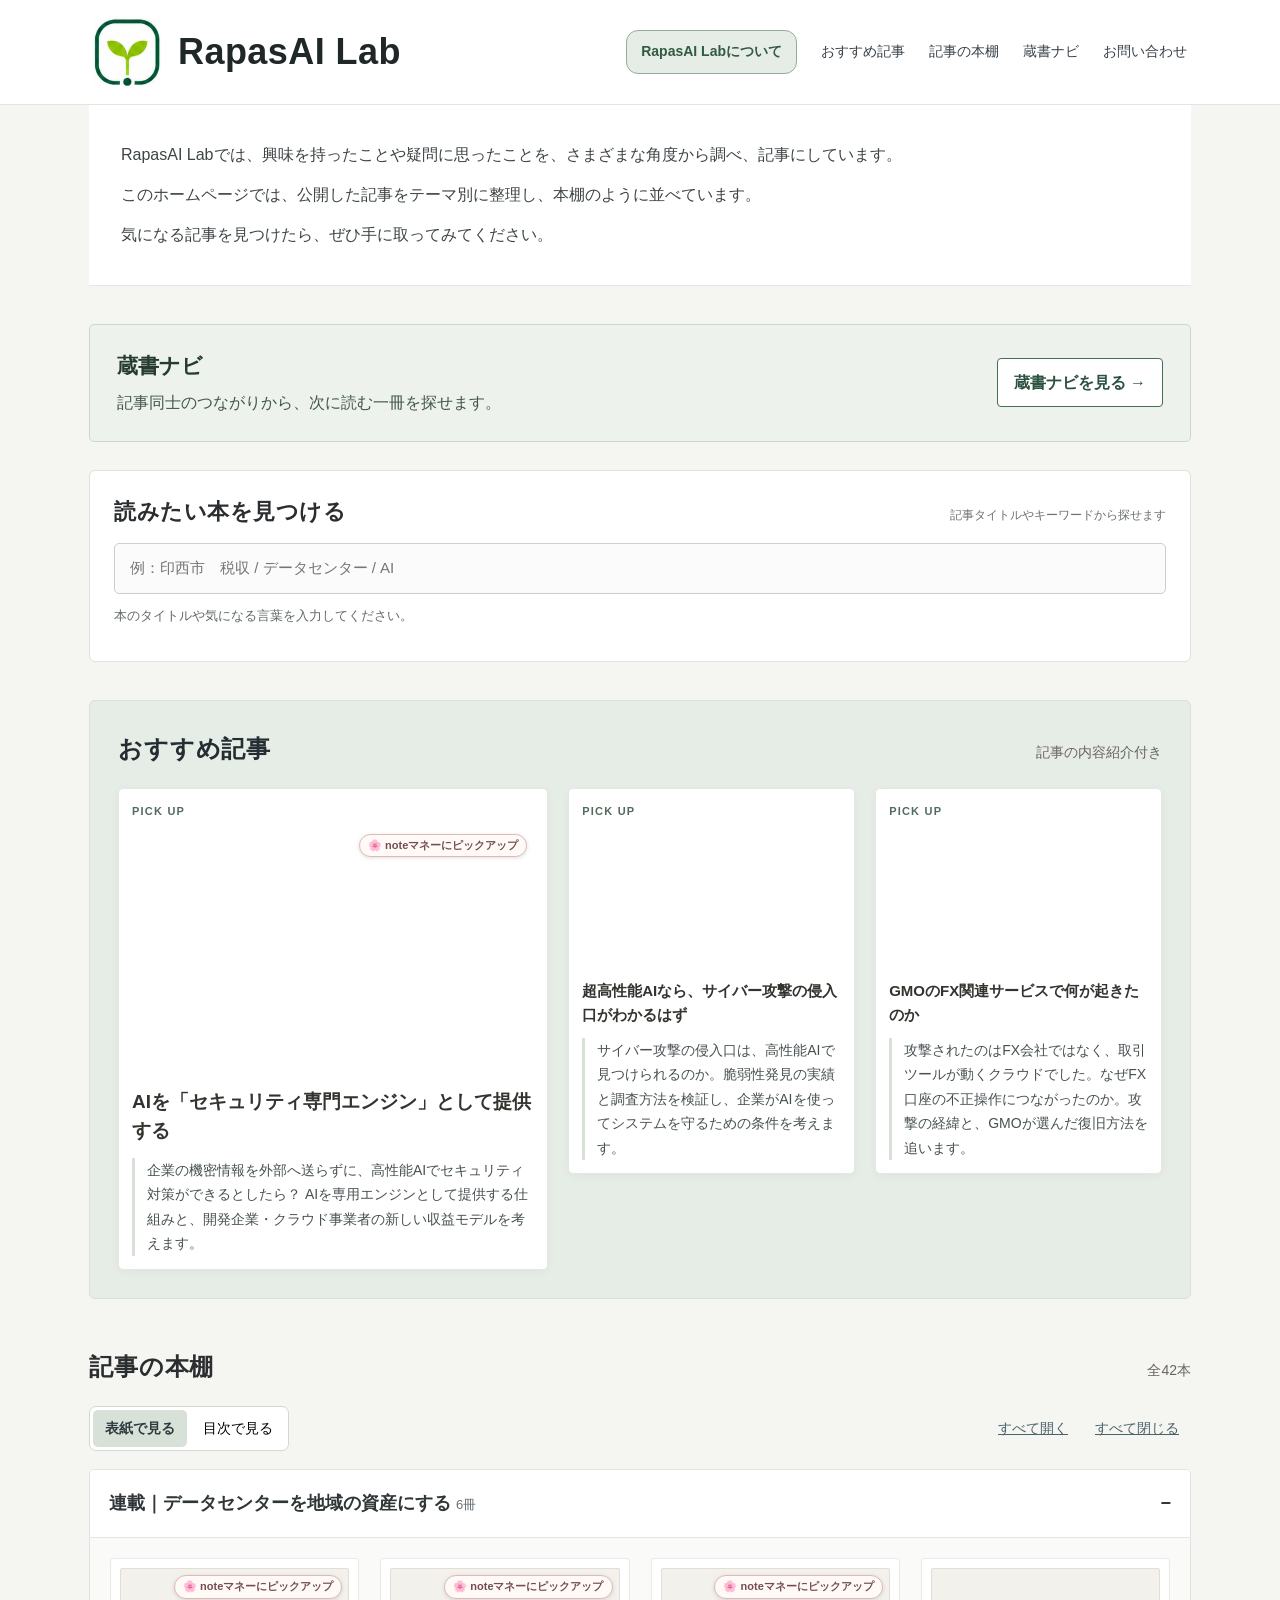
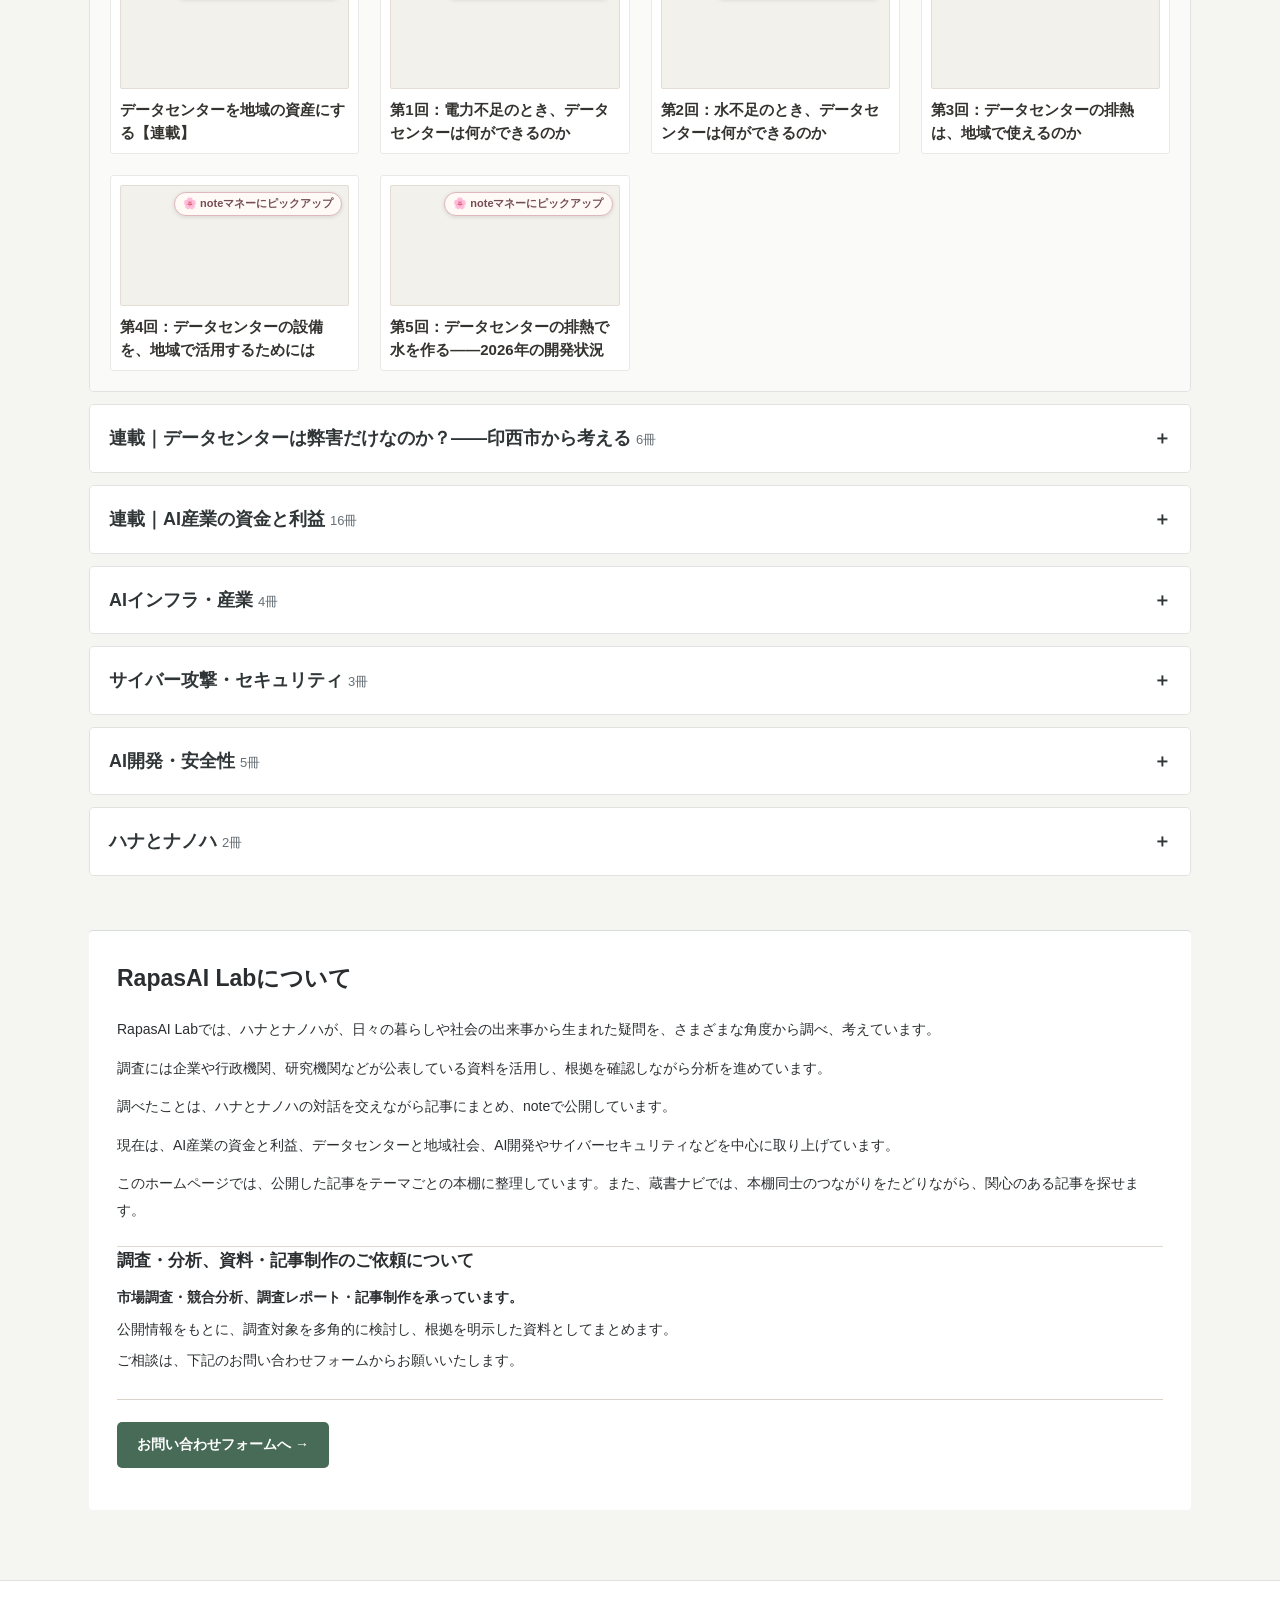
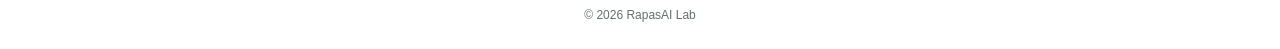
==== index.html @ 350e63ef "Add files via upload" ====
<!doctype html><html lang="ja"><head><meta charset="utf-8"><meta name="viewport" content="width=device-width,initial-scale=1"><meta name="description" content="RapasAI Labでは、興味を持ったことや疑問に思ったことを、さまざまな角度から調べ、記事にしています。"><title>RapasAI Lab｜記事の本棚</title><style>*{box-sizing:border-box}body{margin:0;background:#f8f8fd;color:#2c2a39;font-family:-apple-system,BlinkMacSystemFont,"Hiragino Kaku Gothic ProN","Yu Gothic",sans-serif;line-height:1.7}button{font:inherit;cursor:pointer}a{color:inherit}header{border-bottom:1px solid #deddee;background:#fff}nav{max-width:1150px;margin:auto;display:flex;justify-content:space-between;align-items:center;padding:15px 24px;gap:14px}.logo{font-weight:800;letter-spacing:.035em;font-size:24px}.navlinks{font-size:14px;color:#666276}main{max-width:1150px;margin:auto;padding:38px 24px 70px}.intro{max-width:850px;margin-bottom:42px}.intro p{margin:0 0 12px}h1{font-size:32px;margin:0 0 20px;letter-spacing:.02em}h2{font-size:24px;margin:0}.subtitle{font-size:14px;color:#6f6a84}.sectionheading{display:flex;align-items:baseline;justify-content:space-between;margin-bottom:18px;gap:12px}.featured{margin:0 0 45px}.feature-grid{display:grid;gap:18px}.feature-card,.book{min-width:0}.cover{width:100%;aspect-ratio:1.9/1;object-fit:cover;display:block;border-radius:5px}.feature-card .cover{aspect-ratio:1.9/1}.booktitle{font-weight:650;font-size:15px;line-height:1.55;margin-top:9px;overflow-wrap:anywhere}.meta{font-size:12px;color:#777289;margin:5px 0}.shelfbox{margin:13px 0;border:1px solid #e0deed;border-radius:9px;overflow:hidden;background:#fff}.shelfhead{width:100%;padding:17px 20px;background:#eeeefa;border:0;color:#36314b;display:flex;align-items:center;justify-content:space-between;font-weight:750;font-size:18px;text-align:left}.shelfhead:hover{background:#e7e5f6}.shelfhead .count{font-size:13px;color:#6d6782;font-weight:400}.shelfcontent{padding:22px;background:#fcfbff}.bookgrid{display:grid;grid-template-columns:repeat(4,minmax(0,1fr));gap:21px}.book .cover{aspect-ratio:1.9/1}.indexrow{padding:11px 2px;border-bottom:1px solid #e8e6f0;display:flex;gap:12px;align-items:baseline}.indexrow:last-child{border-bottom:0}.indexrow .num{color:#77708c;font-size:12px;flex-shrink:0}.indexrow .booktitle{margin:0}.switch{display:flex;gap:4px;align-items:center;border:1px solid #dcd8e9;padding:3px;border-radius:7px;background:white}.switch button,.allbuttons button{border:0;background:transparent;padding:7px 12px;border-radius:5px;font-size:14px}.switch button.active{background:#dedcf1;color:#28243d;font-weight:700}.controls{display:flex;justify-content:space-between;align-items:center;flex-wrap:wrap;gap:10px;margin-bottom:18px}.allbuttons{display:flex;gap:3px}.allbuttons button{text-decoration:underline;color:#65617b}.contact{margin-top:54px;padding:23px 26px;border-top:2px solid #d8d4eb}.contact h2{font-size:23px}.contact p{font-size:14px}.contact a{font-weight:700;text-decoration:underline}.notlinked{color:#777285}.footer{font-size:12px;color:#85809a;text-align:center;padding:24px;border-top:1px solid #e5e2f2}.mode-note{font-size:12px;color:#777289}.book a,.feature-card a{text-decoration:none}.book a:hover .booktitle,.feature-card a:hover .booktitle{text-decoration:underline}button:focus-visible,a:focus-visible{outline:3px solid #6964aa;outline-offset:2px}@media(max-width:740px){nav{padding:15px}.logo{font-size:20px}.navlinks{font-size:12px}main{padding:27px 15px 50px}h1{font-size:27px}.intro{margin-bottom:28px}h2{font-size:21px}.bookgrid{grid-template-columns:repeat(2,minmax(0,1fr));gap:14px}.shelfhead{font-size:16px;padding:14px}.shelfcontent{padding:14px}.feature-grid{grid-template-columns:repeat(2,minmax(0,1fr))!important}.feature-card:last-child:nth-child(odd){grid-column:span 2}.feature-card:last-child:nth-child(odd) .cover{aspect-ratio:2.4/1}.cover{aspect-ratio:1.65/1}.feature-card .cover{aspect-ratio:1.65/1}.booktitle{font-size:13px}.contact{padding:20px 0}}

.feature-grid{grid-template-columns:1.5fr 1fr 1fr}.feature-card:first-child{grid-row:span 1}.feature-card:first-child .cover{aspect-ratio:1.6/1}.featured{border-top:3px solid #bab3dc;border-bottom:1px solid #d7d3e7;padding:20px 0 30px}.shelfbox{border-radius:0;border-width:0 0 1px 0}.shelfhead{border-left:5px solid #beb8df;background:#eae8f7}.shelfcontent{border-left:5px solid #eeedf7}.feature-card:first-child .booktitle{font-size:19px}.intro{border-left:3px solid #c9c3e4;padding-left:23px}@media(max-width:740px){.feature-grid{grid-template-columns:repeat(2,minmax(0,1fr))}.feature-card:first-child{grid-column:span 2}.feature-card:first-child .cover{aspect-ratio:1.9/1}.intro{padding-left:14px}}
/* v2: quiet light greige, paper-white books, warmer featured platform */
body{background:#EDEBE6;color:#34332F}
header{background:#FAF9F6;border-bottom:1px solid #D6D1C8}
.navlinks{color:#5D5A54}
.intro{border-left:0;padding-left:0;max-width:860px;margin-bottom:39px}
.intro h1{display:none}
.intro p{line-height:1.9;color:#403E3A}
main{padding-top:35px}
.subtitle,.mode-note,.meta{color:#68645E}
.featured{background:#F7F4EB;border:1px solid #E1D9CB;border-top:4px solid #AAA196;border-radius:3px;padding:25px 27px 28px;margin-bottom:44px}
.feature-grid{grid-template-columns:1.5fr 1fr 1fr;align-items:start;gap:20px}
.feature-card .cover{border:1px solid #E3DDD5;aspect-ratio:1.8/1;background:#fff}
.feature-card:first-child .cover{aspect-ratio:1.6/1}
.feature-card:first-child .booktitle{font-size:19px}
.feature-card{display:flex;flex-direction:column;gap:6px}
.recommendation{margin:6px 0 0;font-size:13px;line-height:1.75;color:#5D5145;border-left:2px solid #C5B9A7;padding-left:11px}
.featured-tag{font-size:11px;letter-spacing:.08em;color:#6B6258;font-weight:750}
.shelfbox{margin:15px 0;border:1px solid #DCD7CD;border-radius:4px;background:#F7F6F2;overflow:hidden}
.shelfhead{border:0;border-left:6px solid #B5ADA0;background:#DDD8D0;color:#383631;padding:17px 20px}
.shelfhead:hover{background:#D5CFC5}
.shelfhead .count{color:#59544D}
.shelfcontent{border-left:6px solid #D8D1C6;background:#F6F5F1;padding:22px}
.book{background:#fff;padding:9px;border:1px solid #E8E3DD;border-radius:3px}
.book .cover{border-radius:2px}
.booktitle{color:#34332F}
.indexrow{background:#fff;padding:13px 15px;border-bottom:1px solid #E5E0D9}
.indexrow .num{color:#756E64}
.switch{border-color:#CBC4BA}
.switch button.active{background:#D5CEC4;color:#292723}
.allbuttons button{color:#5F5B54}
.contact{border-top:2px solid #C7C0B6}
.footer{border-top:1px solid #D5CFC5;color:#6E6961}
button:focus-visible,a:focus-visible{outline:3px solid #73685A;outline-offset:3px}
@media(max-width:740px){
 .featured{padding:17px 13px 19px;margin-bottom:34px}
 .feature-grid{grid-template-columns:repeat(2,minmax(0,1fr));gap:16px}
 .feature-card:first-child{grid-column:span 2}
 .feature-card:first-child .cover{aspect-ratio:1.9/1}
 .recommendation{font-size:12px}
 .shelfhead{padding:14px 12px}
 .shelfcontent{padding:12px}
 .book{padding:6px}
}

/* Third prototype: official business site masthead, editorial shelves only */
.site-header{background:#FCFBF9;border-bottom:1px solid #D8D3CB}
.site-header nav{max-width:1150px;padding:20px 28px}
.brand{display:flex;align-items:center;gap:17px;text-decoration:none;color:#272725;min-width:0}
.brand img{height:68px;width:68px;object-fit:contain;flex-shrink:0}
.brand span{font-weight:800;font-size:36px;line-height:1.12;letter-spacing:.012em}
.navlinks{display:flex;gap:24px;align-items:center;flex-wrap:wrap;font-size:14px;color:#514D47}
.navlinks a{text-decoration:none;white-space:nowrap}.navlinks a:hover{text-decoration:underline}
main{padding-top:0}
.intro{max-width:none;margin:0 0 48px;padding:38px 32px 34px;background:#FAF9F6;border-bottom:1px solid #DED9D0}
.intro p{max-width:880px;margin:0 0 9px;line-height:1.95;font-size:16px}
.intro p:last-child{margin-bottom:0}
.featured{border:1px solid #DED8CE;border-top:0;border-radius:3px;background:#F7F4EB}
.featured h2,.sectionheading h2{letter-spacing:.035em}
.featured-tag{letter-spacing:.11em}
.recommendation{font-size:14px;line-height:1.75;color:#4B453E}
.shelfhead{border-left:5px solid #ABA196;background:#DEDAD3}
.shelfcontent{border-left:5px solid #D4CBC0}
.contact{margin-top:62px;background:#F9F8F5;border-top:2px solid #BCB3A7;padding:30px}
@media(max-width:740px){
.site-header nav{padding:15px;align-items:flex-start;flex-direction:column;gap:14px}
.brand{gap:12px}.brand img{height:48px;width:48px}.brand span{font-size:27px}
.navlinks{gap:18px;font-size:12px}
.intro{padding:25px 16px 23px;margin-bottom:30px}.intro p{font-size:14px;line-height:1.85}
.featured{padding:20px 14px}.contact{padding:23px 16px}
}

/* v4: official white-forward corporate shell, restrained editorial accent */
body{background:#F5F5F2;color:#2B2E30}
.site-header{background:#FFFFFF;border-bottom:1px solid #E3E4E3}
.site-header nav{padding-top:18px;padding-bottom:18px}
.brand{color:#202729}
.navlinks{color:#394047}
main{padding-top:0}
.intro{background:#FFFFFF;border-bottom:1px solid #E6E6E3;margin-bottom:38px;padding:34px 32px}
.intro p{color:#3E4547}
.featured{background:#E6EDE6;border:1px solid #D7E1D8;border-top:1px solid #D7E1D8;border-radius:6px;padding:28px;margin-bottom:48px}
.featured h2{color:#242D31}
.featured-tag{color:#526B5D}
.feature-card{background:#FFFFFF;border:1px solid #E6E7E5;border-radius:5px;padding:13px;box-shadow:0 2px 9px rgba(29,35,34,.045)}
.feature-card .cover{border:0}.cover-placeholder{background:#f3f1ec;border:1px solid #e3ddd5}
.recommendation{color:#475051;border-left:3px solid #D7E1D8;padding-left:12px}
.shelfbox{background:#FFFFFF;border:1px solid #E0E3E2;border-radius:5px;margin:12px 0;overflow:hidden}
.shelfhead{background:#FFFFFF;border:0;border-left:0;border-bottom:0;color:#303638;padding:18px 19px}
.shelfhead:hover{background:#F6F7F7}
.shelfhead .count{color:#677076}
.shelfcontent{border:0;border-top:1px solid #E6E8E7;background:#FAFAF9;padding:20px}
.book{border:1px solid #E9EAE8;background:#FFFFFF}
.indexrow{border-bottom-color:#E8EAE9}
.switch{border-color:#D3D8D7}
.switch button.active{background:#D7E1D8;color:#2D393D}
.allbuttons button{color:#4B626A}
.contact{background:#FFFFFF;border-top:1px solid #D8DFDC;border-radius:4px;padding:28px;margin-top:54px}
.footer{background:#FFFFFF;border-top:1px solid #E0E2E0;color:#656E70}
button:focus-visible,a:focus-visible{outline:3px solid #526B5D;outline-offset:3px}
@media(max-width:740px){.intro{padding:24px 16px;margin-bottom:25px}.featured{padding:17px 12px;margin-bottom:32px}.feature-card{padding:9px}.shelfhead{padding:14px}.shelfcontent{padding:12px}.contact{padding:20px 16px}}

/* Production refinements */
.contact-link{display:inline-flex;align-items:center;background:#486B58;color:#fff!important;text-decoration:none!important;padding:11px 20px;border-radius:5px;font-weight:700}.contact-link:hover{background:#375443}.contact-link:focus-visible{outline:3px solid #243e2c;outline-offset:3px}.featured .feature-card:first-child{grid-column:auto}.navlinks a:hover{text-decoration:underline}@media(max-width:740px){.featured .feature-card:first-child{grid-column:span 2}}
.service-notice{border-top:1px solid #DED9D0;border-bottom:1px solid #DED9D0;padding:18px 0 14px;margin:20px 0}.intro .service-notice-heading{font-size:18px;line-height:1.75;margin-bottom:8px}.service-notice a{text-decoration:underline;text-underline-offset:3px}@media(max-width:650px){.intro .service-notice-heading{font-size:16px}}
/* noteマネー掲載実績。既存のおすすめ「PICK UP」とは独立。 */
.pickup-cover-wrap{position:relative;display:block}
.note-money-pop{position:absolute;right:7px;top:7px;max-width:calc(100% - 14px);white-space:nowrap;z-index:1;display:inline-flex;align-items:center;gap:4px;background:#fffaf6;color:#744d54;border:1px solid #deb8bd;border-radius:16px;padding:3px 8px;font-size:11px;font-weight:700;line-height:1.45;box-shadow:0 1px 4px rgba(0,0,0,.12)}
.note-money-inline{position:static;margin-left:8px;vertical-align:middle;white-space:normal;box-shadow:none}
@media(max-width:740px){.note-money-pop{font-size:10px;padding:2px 5px;right:4px;top:4px}.note-money-inline{margin-left:5px}}

/* Book search */
.book-search{margin:0 0 38px;background:#FFFFFF;border:1px solid #DDE2DF;border-radius:6px;padding:22px 24px}
.book-search-head{display:flex;align-items:baseline;justify-content:space-between;gap:14px;margin-bottom:13px}
.book-search h2{font-size:22px;margin:0;letter-spacing:.025em}
.book-search-note{font-size:12px;color:#6B7270}
.searchbox{position:relative}
.searchbox input{width:100%;border:1px solid #C9D1CD;border-radius:5px;background:#FAFBFA;color:#252B29;padding:13px 44px 13px 15px;font:inherit;font-size:15px;line-height:1.5}
.searchbox input:focus{outline:3px solid rgba(72,107,88,.22);border-color:#486B58;background:#fff}
.searchbox input::-webkit-search-cancel-button{-webkit-appearance:none;appearance:none;display:none}
.searchbox input::-webkit-search-decoration{-webkit-appearance:none}
.search-clear{position:absolute;right:8px;top:50%;transform:translateY(-50%);width:32px;height:32px;border:0;border-radius:50%;background:transparent;color:#6A716D;font-size:20px;line-height:1;display:none;align-items:center;justify-content:center}
.search-clear:hover{background:#EEF2EF}
.search-clear.visible{display:flex}
.search-status{margin:11px 0 0;font-size:13px;color:#626A66;min-height:1.6em}
.search-results{display:grid;grid-template-columns:repeat(2,minmax(0,1fr));gap:10px;margin-top:12px}
.search-result{display:block;text-decoration:none;background:#F8F9F7;border:1px solid #E3E6E3;border-radius:5px;padding:12px 14px}
.search-result:hover{background:#F0F4F1;border-color:#CBD6D0}
.search-result-title{font-weight:700;font-size:14px;line-height:1.55}
.search-result-shelf{font-size:11px;color:#6D746F;margin-top:4px}
.search-empty{grid-column:1/-1;margin:0;padding:13px 0;color:#6B7270;font-size:14px}
@media(max-width:740px){.book-search{padding:18px 14px;margin-bottom:28px}.book-search-head{display:block}.book-search h2{font-size:20px}.book-search-note{display:block;margin-top:3px}.search-results{grid-template-columns:1fr}.searchbox input{font-size:16px}}

/* 蔵書ナビへの入口：既存の本棚デザインと調和 */
.library-entry{display:flex;align-items:center;justify-content:space-between;gap:20px;flex-wrap:wrap;margin:0 0 28px;padding:23px 27px;background:#EDF2EC;border:1px solid #CAD8CB;border-radius:5px}
.library-entry h2{font-size:21px;margin:0 0 6px;color:#263C30}.library-entry p{margin:0;line-height:1.8;color:#42564A}.library-entry-link{display:inline-block;text-decoration:none;font-weight:700;border:1px solid #456B59;background:#fff;color:#2C5140;border-radius:4px;padding:10px 16px;white-space:nowrap}.library-entry-link:hover{background:#DCE8DE}.contact .service-notice{margin:0 0 22px;padding:0 0 18px;border-bottom:1px solid #D8D2C8}.contact .service-notice p{margin:0 0 8px}.contact .service-notice-heading{font-size:17px}
@media(max-width:740px){.library-entry{padding:18px 16px}.library-entry-link{width:100%;text-align:center}}

/* 上部の事業紹介入口とページ下部の紹介欄 */
.navlinks .about-nav{display:inline-block;background:#E6EDE6;border:1px solid #95AC9A;color:#315A43;font-weight:700;border-radius:12px;padding:9px 14px;text-decoration:none}
.navlinks .about-nav:hover{background:#D9E6DC;text-decoration:none}
.navlinks .about-nav:focus-visible{outline:3px solid #315A43;outline-offset:3px}
#about{scroll-margin-top:22px}
.about-description{margin:18px 0 22px}
.about-description p{margin:0 0 12px;line-height:1.9}
.contact .service-notice h3{font-size:17px;line-height:1.6;margin:0 0 12px}
@media(max-width:740px){.navlinks .about-nav{padding:7px 10px;border-radius:8px}.about-description p{font-size:14px}}
</style></head><body><header class="site-header"><nav aria-label="主要ナビゲーション"><a href="#top" class="brand" aria-label="RapasAI Lab トップ"><img src="assets/rapasai-logo-mark.png" alt="RapasAI Lab ロゴ"><span>RapasAI Lab</span></a><div class="navlinks"><a class="about-nav" href="#about">RapasAI Labについて</a><a href="#featured">おすすめ記事</a><a href="#books">記事の本棚</a><a href="library/" target="_blank" rel="noopener noreferrer">蔵書ナビ</a><a href="ask/index.html" target="_blank" rel="noopener noreferrer">お問い合わせ</a></div></nav></header><main id="top"><section class="intro" aria-label="RapasAI Labについて"><p>RapasAI Labでは、興味を持ったことや疑問に思ったことを、さまざまな角度から調べ、記事にしています。</p><p>このホームページでは、公開した記事をテーマ別に整理し、本棚のように並べています。</p><p>気になる記事を見つけたら、ぜひ手に取ってみてください。</p></section><section class="library-entry" aria-labelledby="library-entry-title"><div><h2 id="library-entry-title">蔵書ナビ</h2><p>記事同士のつながりから、次に読む一冊を探せます。</p></div><a class="library-entry-link" href="library/" target="_blank" rel="noopener noreferrer">蔵書ナビを見る →</a></section><section class="book-search" id="book-search" aria-labelledby="book-search-title"><div class="book-search-head"><h2 id="book-search-title">読みたい本を見つける</h2><span class="book-search-note">記事タイトルやキーワードから探せます</span></div><div class="searchbox"><input id="book-search-input" type="search" inputmode="search" autocomplete="off" placeholder="例：印西市　税収 / データセンター / AI" aria-label="読みたい本を検索" aria-controls="book-search-results"><button id="book-search-clear" class="search-clear" type="button" aria-label="検索語を消す">×</button></div><p id="book-search-status" class="search-status" aria-live="polite">本のタイトルや気になる言葉を入力してください。</p><div id="book-search-results" class="search-results"></div></section><section class="featured" id="featured"><div class="sectionheading"><h2>おすすめ記事</h2><span class="subtitle">記事の内容紹介付き</span></div><div id="featured-items" class="feature-grid"></div></section><section id="books"><div class="sectionheading"><h2>記事の本棚</h2><span class="subtitle" id="article-count">記事を読み込み中</span></div><div class="controls"><div class="switch" role="group" aria-label="本棚の表示方法"><button type="button" data-mode="covers">表紙で見る</button><button type="button" data-mode="index">目次で見る</button></div><div class="allbuttons"><button id="expand" type="button">すべて開く</button><button id="collapse" type="button">すべて閉じる</button></div></div><div id="shelves"></div></section><section class="contact" id="about" aria-labelledby="about-title"><h2 id="about-title">RapasAI Labについて</h2><div class="about-description"><p>RapasAI Labでは、ハナとナノハが、日々の暮らしや社会の出来事から生まれた疑問を、さまざまな角度から調べ、考えています。</p><p>調査には企業や行政機関、研究機関などが公表している資料を活用し、根拠を確認しながら分析を進めています。</p><p>調べたことは、ハナとナノハの対話を交えながら記事にまとめ、noteで公開しています。</p><p>現在は、AI産業の資金と利益、データセンターと地域社会、AI開発やサイバーセキュリティなどを中心に取り上げています。</p><p>このホームページでは、公開した記事をテーマごとの本棚に整理しています。また、蔵書ナビでは、本棚同士のつながりをたどりながら、関心のある記事を探せます。</p></div><div class="service-notice"><h3>調査・分析、資料・記事制作のご依頼について</h3><p><strong>市場調査・競合分析、調査レポート・記事制作を承っています。</strong></p><p>公開情報をもとに、調査対象を多角的に検討し、根拠を明示した資料としてまとめます。</p><p>ご相談は、下記のお問い合わせフォームからお願いいたします。</p></div><p><a class="contact-link" href="ask/index.html" target="_blank" rel="noopener noreferrer">お問い合わせフォームへ →</a></p></section></main><footer class="footer">© 2026 RapasAI Lab</footer><script>
const cats=[['regional_assets_series','連載｜データセンターを地域の資産にする'],['inzai_series','連載｜データセンターは弊害だけなのか？――印西市から考える'],['series','連載｜AI産業の資金と利益'],['infra','AIインフラ・産業'],['cyber_security','サイバー攻撃・セキュリティ'],['safety','AI開発・安全性'],['daily','ハナとナノハ']];
let allArticles=[];
let mode='covers';
let expanded=new Set(['regional_assets_series']);
const esc=s=>String(s).replace(/[&<>"']/g,c=>({'&':'&amp;','<':'&lt;','>':'&gt;','"':'&quot;',"'":'&#39;'}[c]));
function link(item,contents){return item.url?`<a href="${esc(item.url)}" target="_blank" rel="noopener noreferrer">${contents}</a>`:`<div>${contents}</div>`}
function coverMarkup(item,alt){return item.cover?`<img class="cover" src="${esc(item.cover)}" loading="lazy" alt="${esc(alt)}">`:`<div class="cover cover-placeholder" aria-label="表紙画像はnote同期後に表示されます"></div>`}
function noteMoneyPop(item,inline=false){return item.note_money_pickup===true?`<span class="note-money-pop${inline?' note-money-inline':''}" aria-label="noteマネーにピックアップ">🌸 noteマネーにピックアップ</span>`:''}
function coverWithPop(item,alt){return `<span class="pickup-cover-wrap">${coverMarkup(item,alt)}${noteMoneyPop(item)}</span>`}
function article(item,featured=false,idx=0){if(mode==='index'&&!featured)return `<div class="indexrow"><span class="num">${String(idx+1).padStart(2,'0')}</span>${link(item,`<div class="booktitle">${esc(item.title)}${noteMoneyPop(item,true)}</div>`)}</div>`;return `<div class="${featured?'feature-card':'book'}">${link(item,`${coverWithPop(item,'記事の表紙')}<div class="booktitle">${esc(item.title)}</div>`)}</div>`}
function featureArticle(item){return `<div class="feature-card"><div class="featured-tag">PICK UP</div>${link(item,`${coverWithPop(item,item.title+' の表紙')}<div class="booktitle">${esc(item.title)}</div>`)}<p class="recommendation">${esc(item.recommendation||'')}</p></div>`}
function normalizeSearchText(value){return String(value||'').normalize('NFKC').toLowerCase().replace(/[\s　]+/g,' ').trim()}
function categoryLabel(id){const found=cats.find(x=>x[0]===id);return found?found[1]:''}
function renderBookSearch(){
  const input=document.querySelector('#book-search-input');
  const results=document.querySelector('#book-search-results');
  const status=document.querySelector('#book-search-status');
  const clear=document.querySelector('#book-search-clear');
  if(!input||!results||!status||!clear)return;
  const q=normalizeSearchText(input.value);
  clear.classList.toggle('visible',Boolean(q));
  if(!q){results.innerHTML='';status.textContent='本のタイトルや気になる言葉を入力してください。';return}
  const terms=q.split(' ').filter(Boolean);
  const matches=allArticles.filter(item=>{
    const hay=normalizeSearchText([item.title,categoryLabel(item.category),item.recommendation||''].join(' '));
    return terms.every(term=>hay.includes(term));
  });
  status.textContent=matches.length?`${matches.length}冊見つかりました`:'該当する本は見つかりませんでした';
  results.innerHTML=matches.length?matches.map(item=>`<a class="search-result" href="${esc(item.url)}" target="_blank" rel="noopener noreferrer"><div class="search-result-title">${esc(item.title)}</div><div class="search-result-shelf">${esc(categoryLabel(item.category))}</div></a>`).join(''):'<p class="search-empty">別の言葉でも探してみてください。</p>';
}
function render(){
  // おすすめ記事は記事データの設定から選ぶ。特定の枠名に依存しない。
  const picks=allArticles.filter(x=>typeof x.recommendation_slot==='string'&&x.recommendation_slot.trim()&&typeof x.recommendation==='string'&&x.recommendation.trim())
    .sort((a,b)=>(b.published_at||'').localeCompare(a.published_at||'')||Number(b.id)-Number(a.id));
  document.querySelector('#featured-items').innerHTML=picks.map(featureArticle).join('');
  document.querySelector('#article-count').textContent=`全${allArticles.length}本`;
  document.querySelector('#shelves').innerHTML=cats.map(([id,label])=>{
    const items=allArticles.filter(x=>x.category===id).sort((a,b)=>(id==='series'||id==='inzai_series'||id==='regional_assets_series')?a.series_order-b.series_order:0),isOpen=expanded.has(id);
    return `<section class="shelfbox"><button class="shelfhead" aria-expanded="${isOpen}" data-shelf="${id}"><span>${label} <span class="count">${items.length}冊</span></span><span aria-hidden="true">${isOpen?'−':'＋'}</span></button>${isOpen?`<div class="shelfcontent ${mode==='covers'?'bookgrid':''}">${items.map((x,i)=>article(x,false,i)).join('')}</div>`:''}</section>`
  }).join('');
  document.querySelectorAll('[data-shelf]').forEach(b=>b.onclick=()=>{const id=b.dataset.shelf;expanded.has(id)?expanded.delete(id):expanded.add(id);render()});
  document.querySelectorAll('[data-mode]').forEach(b=>{b.classList.toggle('active',b.dataset.mode===mode);b.setAttribute('aria-pressed',String(b.dataset.mode===mode))});
}
async function loadArticles(){
  try{
    const response=await fetch(`articles.json?v=${Date.now()}`,{cache:'no-store'});
    if(!response.ok) throw new Error(`HTTP ${response.status}`);
    const data=await response.json();
    if(!Array.isArray(data)) throw new Error('articles.json の形式が不正です');
    // published_at を基準に降順。ID は同日公開時の安定した補助キー。
    const isValidDate=s=>typeof s==='string'&&/^\d{4}-\d{2}-\d{2}$/.test(s)&&!Number.isNaN(Date.parse(s+'T00:00:00Z'));
    const ready=data.filter(x=>x && x.title && x.url && (!x.published_at || isValidDate(x.published_at)));
    const pickSlots=ready.filter(x=>typeof x.recommendation_slot==='string'&&x.recommendation_slot.trim()&&typeof x.recommendation==='string'&&x.recommendation.trim());
    if(pickSlots.length!==3 || new Set(pickSlots.map(x=>x.recommendation_slot)).size!==3) throw new Error('おすすめ記事は重複しない3件で設定してください');
    allArticles=[...ready].sort((a,b)=>b.published_at.localeCompare(a.published_at)||Number(b.id)-Number(a.id));
    render();
    renderBookSearch();
  }catch(error){
    console.error(error);
    document.querySelector('#article-count').textContent='記事データを読み込めませんでした';
    document.querySelector('#featured-items').innerHTML='<p class="mode-note">記事データを読み込めませんでした。公開サイト上で再読み込みしてください。</p>';
    document.querySelector('#shelves').innerHTML='<p class="mode-note">ローカルで直接開いた場合、ブラウザの制限により articles.json を読み込めないことがあります。</p>';
  }
}
document.addEventListener('DOMContentLoaded',()=>{
  document.querySelectorAll('[data-mode]').forEach(b=>b.onclick=()=>{mode=b.dataset.mode;render()});
  document.querySelector('#expand').onclick=()=>{expanded=new Set(cats.map(x=>x[0]));render()};
  document.querySelector('#collapse').onclick=()=>{expanded=new Set;render()};
  const searchInput=document.querySelector('#book-search-input');
  const searchClear=document.querySelector('#book-search-clear');
  searchInput.addEventListener('input',renderBookSearch);
  searchClear.addEventListener('click',()=>{searchInput.value='';renderBookSearch();searchInput.focus()});
  loadArticles();
});
</script><script src="assets/analytics.js"></script></body></html>
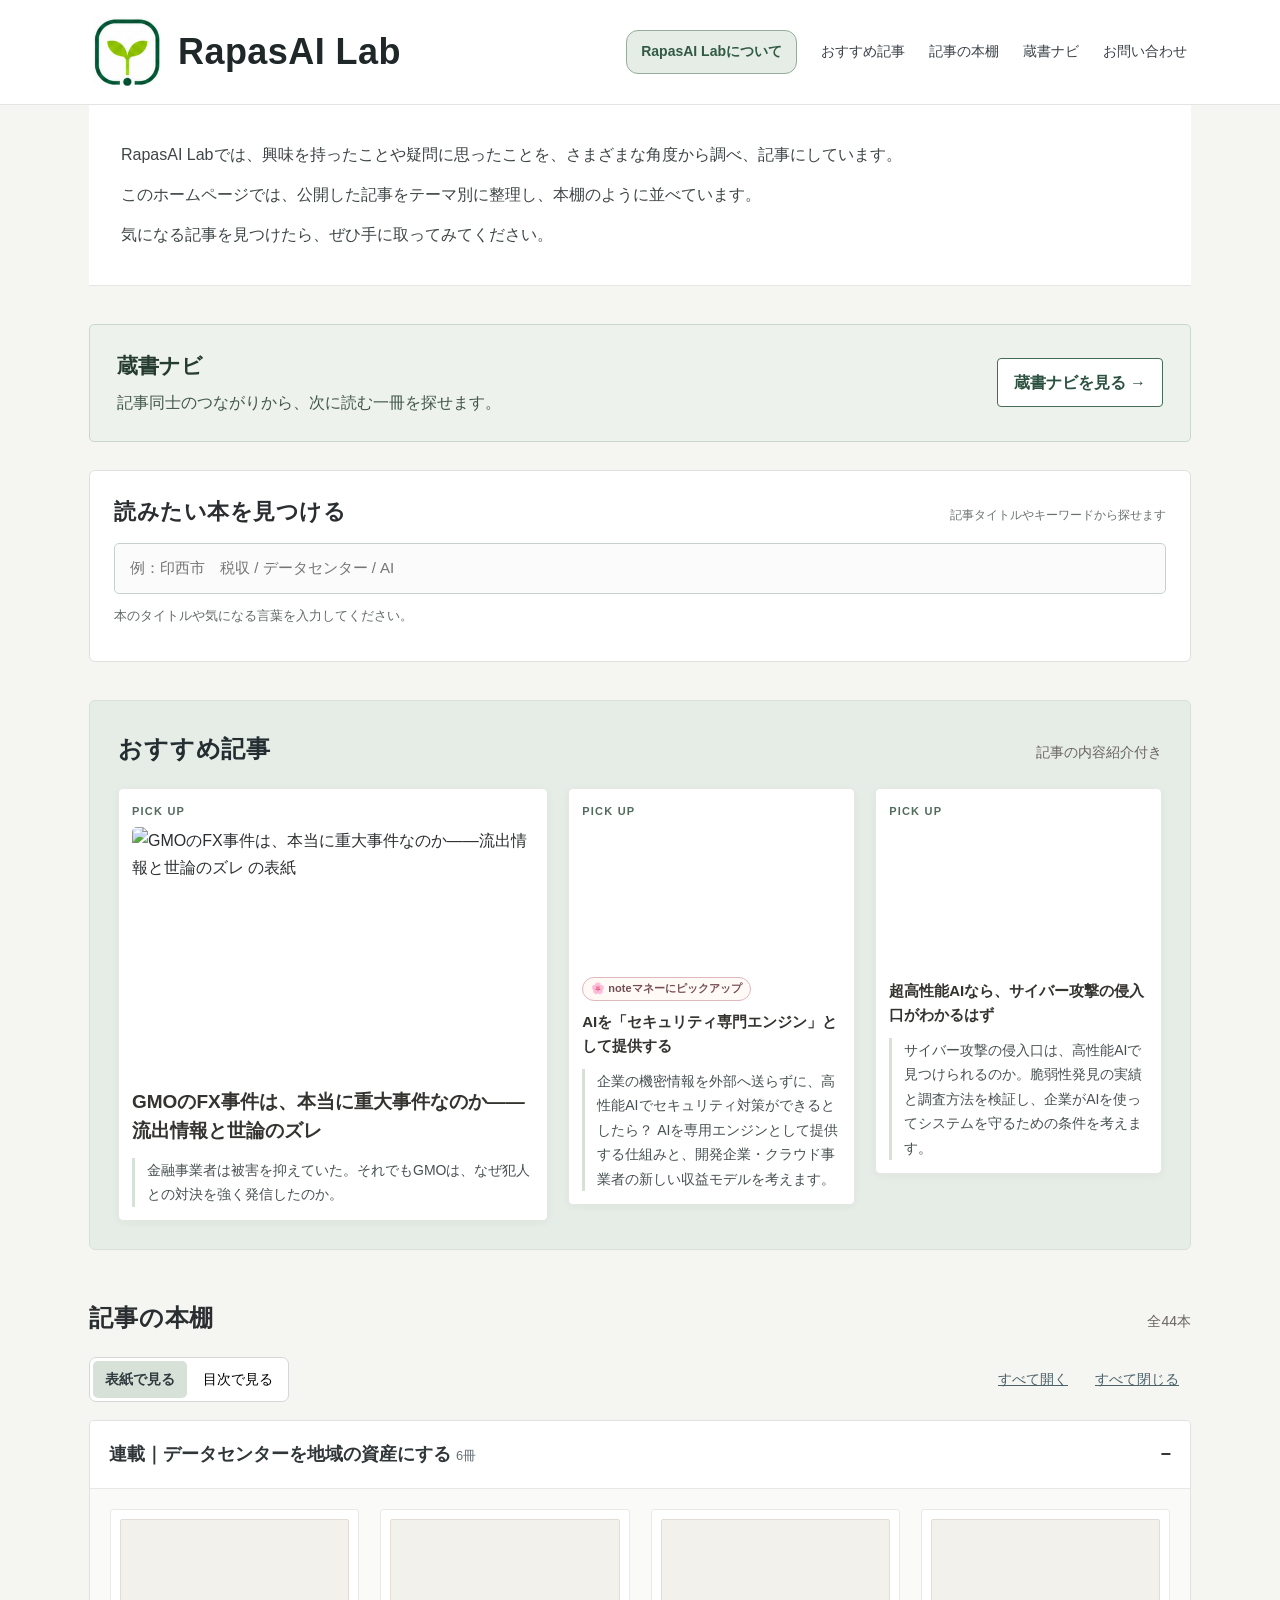
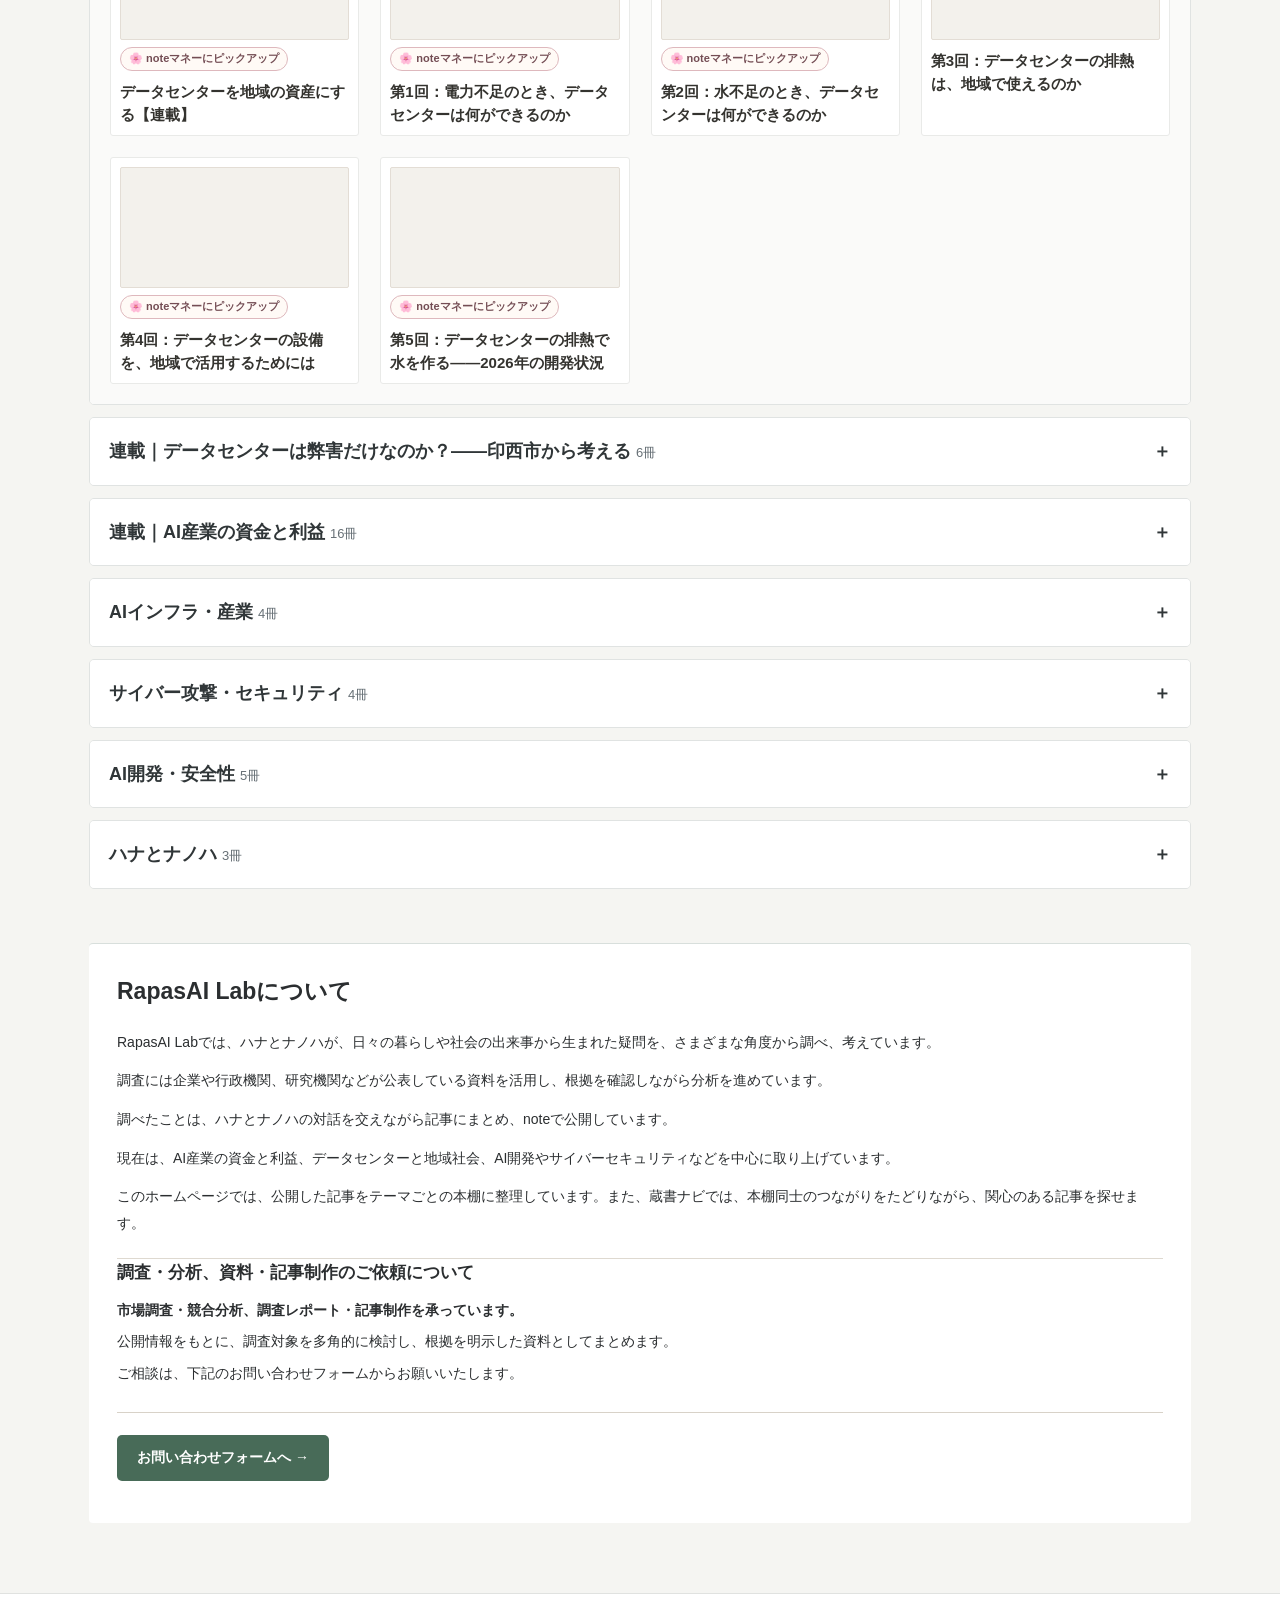
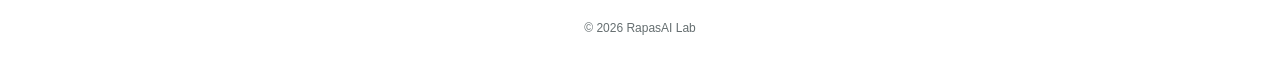
==== commit 834e90cb: "Add files via upload" ====
--- a/index.html
+++ b/index.html
@@ -147,6 +147,10 @@
 .about-description p{margin:0 0 12px;line-height:1.9}
 .contact .service-notice h3{font-size:17px;line-height:1.6;margin:0 0 12px}
 @media(max-width:740px){.navlinks .about-nav{padding:7px 10px;border-radius:8px}.about-description p{font-size:14px}}
+/* 表紙とPOPの表示修正：画像の端もPOPの下も隠さない */
+.cover-no-crop,.feature-card .cover-no-crop,.book .cover-no-crop,.feature-card:first-child .cover-no-crop{object-fit:contain!important;background:#fff!important}
+.pickup-cover-wrap{display:block!important}
+.pickup-cover-wrap .note-money-pop{position:static!important;display:inline-flex!important;max-width:100%!important;white-space:normal!important;margin-top:7px;box-shadow:none!important}
 </style></head><body><header class="site-header"><nav aria-label="主要ナビゲーション"><a href="#top" class="brand" aria-label="RapasAI Lab トップ"><img src="assets/rapasai-logo-mark.png" alt="RapasAI Lab ロゴ"><span>RapasAI Lab</span></a><div class="navlinks"><a class="about-nav" href="#about">RapasAI Labについて</a><a href="#featured">おすすめ記事</a><a href="#books">記事の本棚</a><a href="library/" target="_blank" rel="noopener noreferrer">蔵書ナビ</a><a href="ask/index.html" target="_blank" rel="noopener noreferrer">お問い合わせ</a></div></nav></header><main id="top"><section class="intro" aria-label="RapasAI Labについて"><p>RapasAI Labでは、興味を持ったことや疑問に思ったことを、さまざまな角度から調べ、記事にしています。</p><p>このホームページでは、公開した記事をテーマ別に整理し、本棚のように並べています。</p><p>気になる記事を見つけたら、ぜひ手に取ってみてください。</p></section><section class="library-entry" aria-labelledby="library-entry-title"><div><h2 id="library-entry-title">蔵書ナビ</h2><p>記事同士のつながりから、次に読む一冊を探せます。</p></div><a class="library-entry-link" href="library/" target="_blank" rel="noopener noreferrer">蔵書ナビを見る →</a></section><section class="book-search" id="book-search" aria-labelledby="book-search-title"><div class="book-search-head"><h2 id="book-search-title">読みたい本を見つける</h2><span class="book-search-note">記事タイトルやキーワードから探せます</span></div><div class="searchbox"><input id="book-search-input" type="search" inputmode="search" autocomplete="off" placeholder="例：印西市　税収 / データセンター / AI" aria-label="読みたい本を検索" aria-controls="book-search-results"><button id="book-search-clear" class="search-clear" type="button" aria-label="検索語を消す">×</button></div><p id="book-search-status" class="search-status" aria-live="polite">本のタイトルや気になる言葉を入力してください。</p><div id="book-search-results" class="search-results"></div></section><section class="featured" id="featured"><div class="sectionheading"><h2>おすすめ記事</h2><span class="subtitle">記事の内容紹介付き</span></div><div id="featured-items" class="feature-grid"></div></section><section id="books"><div class="sectionheading"><h2>記事の本棚</h2><span class="subtitle" id="article-count">記事を読み込み中</span></div><div class="controls"><div class="switch" role="group" aria-label="本棚の表示方法"><button type="button" data-mode="covers">表紙で見る</button><button type="button" data-mode="index">目次で見る</button></div><div class="allbuttons"><button id="expand" type="button">すべて開く</button><button id="collapse" type="button">すべて閉じる</button></div></div><div id="shelves"></div></section><section class="contact" id="about" aria-labelledby="about-title"><h2 id="about-title">RapasAI Labについて</h2><div class="about-description"><p>RapasAI Labでは、ハナとナノハが、日々の暮らしや社会の出来事から生まれた疑問を、さまざまな角度から調べ、考えています。</p><p>調査には企業や行政機関、研究機関などが公表している資料を活用し、根拠を確認しながら分析を進めています。</p><p>調べたことは、ハナとナノハの対話を交えながら記事にまとめ、noteで公開しています。</p><p>現在は、AI産業の資金と利益、データセンターと地域社会、AI開発やサイバーセキュリティなどを中心に取り上げています。</p><p>このホームページでは、公開した記事をテーマごとの本棚に整理しています。また、蔵書ナビでは、本棚同士のつながりをたどりながら、関心のある記事を探せます。</p></div><div class="service-notice"><h3>調査・分析、資料・記事制作のご依頼について</h3><p><strong>市場調査・競合分析、調査レポート・記事制作を承っています。</strong></p><p>公開情報をもとに、調査対象を多角的に検討し、根拠を明示した資料としてまとめます。</p><p>ご相談は、下記のお問い合わせフォームからお願いいたします。</p></div><p><a class="contact-link" href="ask/index.html" target="_blank" rel="noopener noreferrer">お問い合わせフォームへ →</a></p></section></main><footer class="footer">© 2026 RapasAI Lab</footer><script>
 const cats=[['regional_assets_series','連載｜データセンターを地域の資産にする'],['inzai_series','連載｜データセンターは弊害だけなのか？――印西市から考える'],['series','連載｜AI産業の資金と利益'],['infra','AIインフラ・産業'],['cyber_security','サイバー攻撃・セキュリティ'],['safety','AI開発・安全性'],['daily','ハナとナノハ']];
 let allArticles=[];
@@ -154,8 +158,8 @@
 let expanded=new Set(['regional_assets_series']);
 const esc=s=>String(s).replace(/[&<>"']/g,c=>({'&':'&amp;','<':'&lt;','>':'&gt;','"':'&quot;',"'":'&#39;'}[c]));
 function link(item,contents){return item.url?`<a href="${esc(item.url)}" target="_blank" rel="noopener noreferrer">${contents}</a>`:`<div>${contents}</div>`}
-function coverMarkup(item,alt){return item.cover?`<img class="cover" src="${esc(item.cover)}" loading="lazy" alt="${esc(alt)}">`:`<div class="cover cover-placeholder" aria-label="表紙画像はnote同期後に表示されます"></div>`}
-function noteMoneyPop(item,inline=false){return item.note_money_pickup===true?`<span class="note-money-pop${inline?' note-money-inline':''}" aria-label="noteマネーにピックアップ">🌸 noteマネーにピックアップ</span>`:''}
+function coverMarkup(item,alt){return item.cover?`<img class="cover${item.id===44?' cover-no-crop':''}" src="${esc(item.cover)}" loading="lazy" alt="${esc(alt)}">`:`<div class="cover cover-placeholder" aria-label="表紙画像はnote同期後に表示されます"></div>`}
+function noteMoneyPop(item,inline=false){return item.id!==44 && item.note_money_pickup===true?`<span class="note-money-pop${inline?' note-money-inline':''}" aria-label="noteマネーにピックアップ">🌸 noteマネーにピックアップ</span>`:''}
 function coverWithPop(item,alt){return `<span class="pickup-cover-wrap">${coverMarkup(item,alt)}${noteMoneyPop(item)}</span>`}
 function article(item,featured=false,idx=0){if(mode==='index'&&!featured)return `<div class="indexrow"><span class="num">${String(idx+1).padStart(2,'0')}</span>${link(item,`<div class="booktitle">${esc(item.title)}${noteMoneyPop(item,true)}</div>`)}</div>`;return `<div class="${featured?'feature-card':'book'}">${link(item,`${coverWithPop(item,'記事の表紙')}<div class="booktitle">${esc(item.title)}</div>`)}</div>`}
 function featureArticle(item){return `<div class="feature-card"><div class="featured-tag">PICK UP</div>${link(item,`${coverWithPop(item,item.title+' の表紙')}<div class="booktitle">${esc(item.title)}</div>`)}<p class="recommendation">${esc(item.recommendation||'')}</p></div>`}
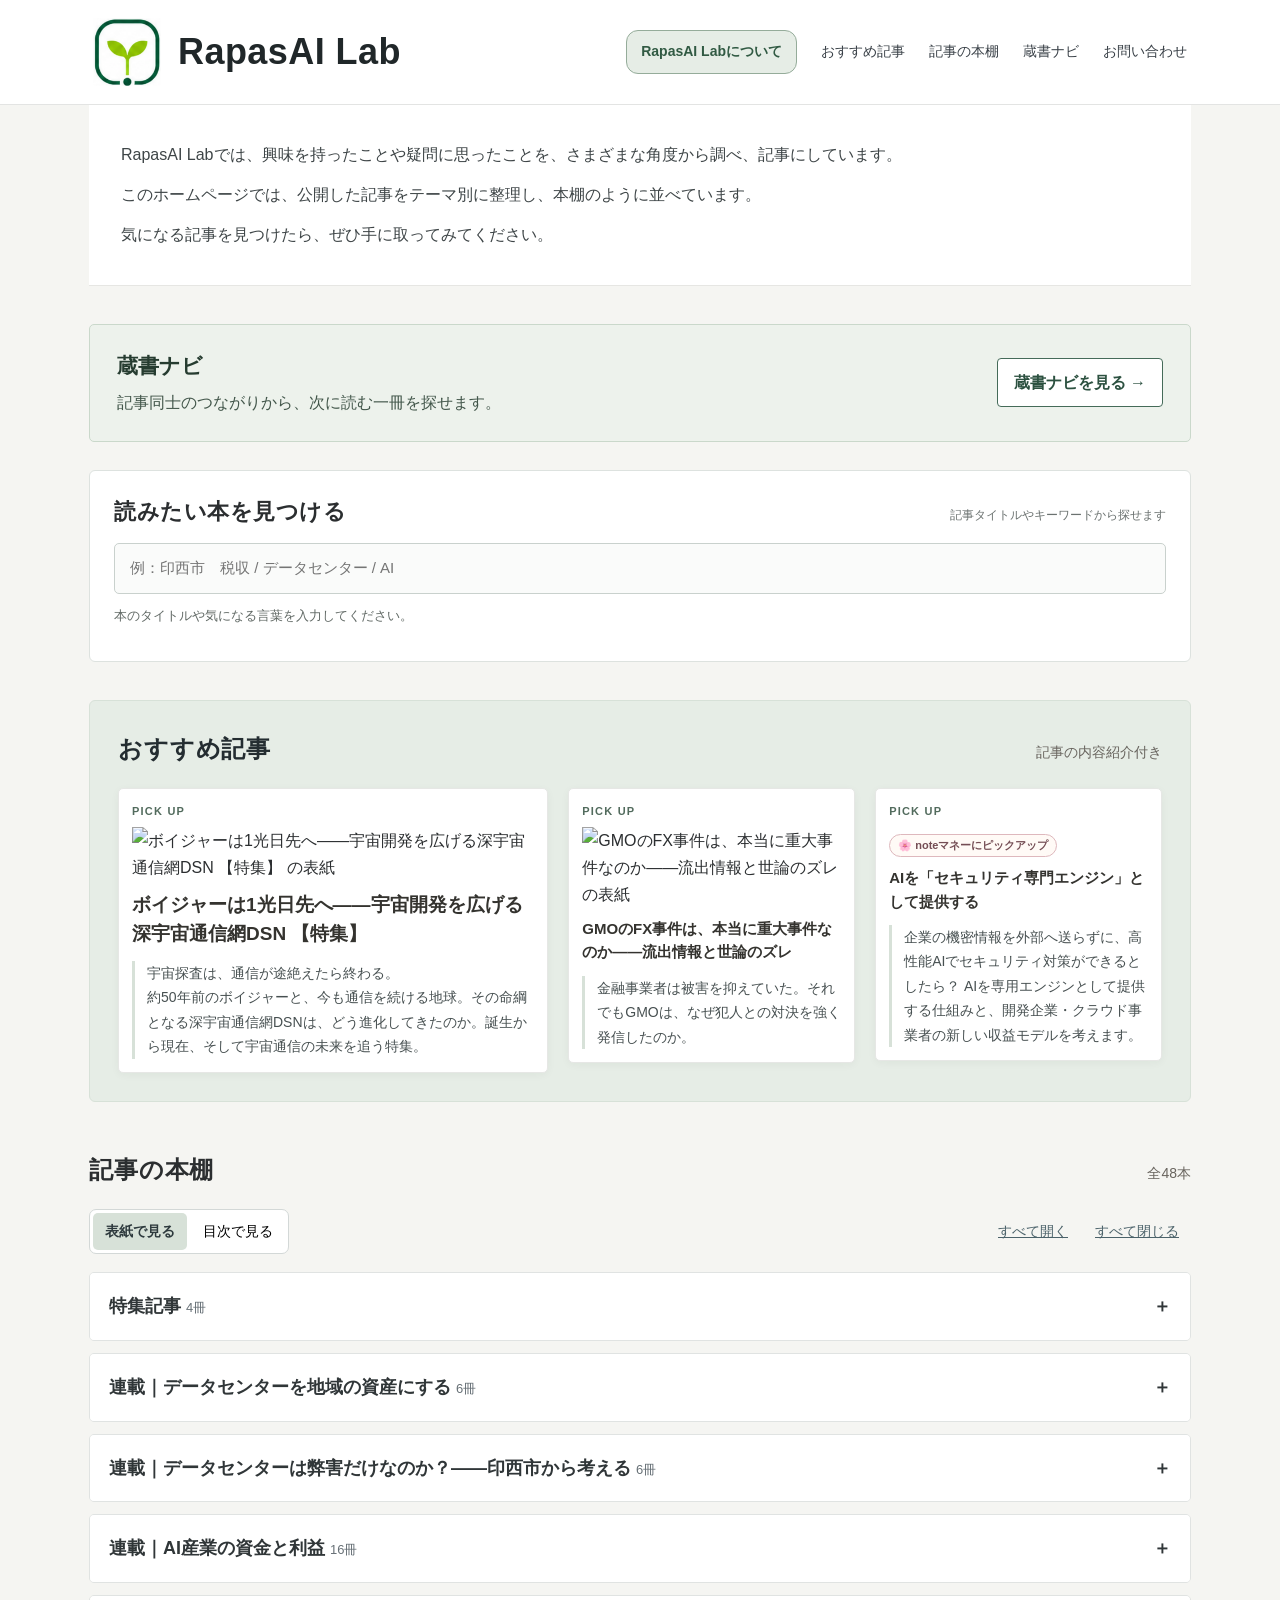
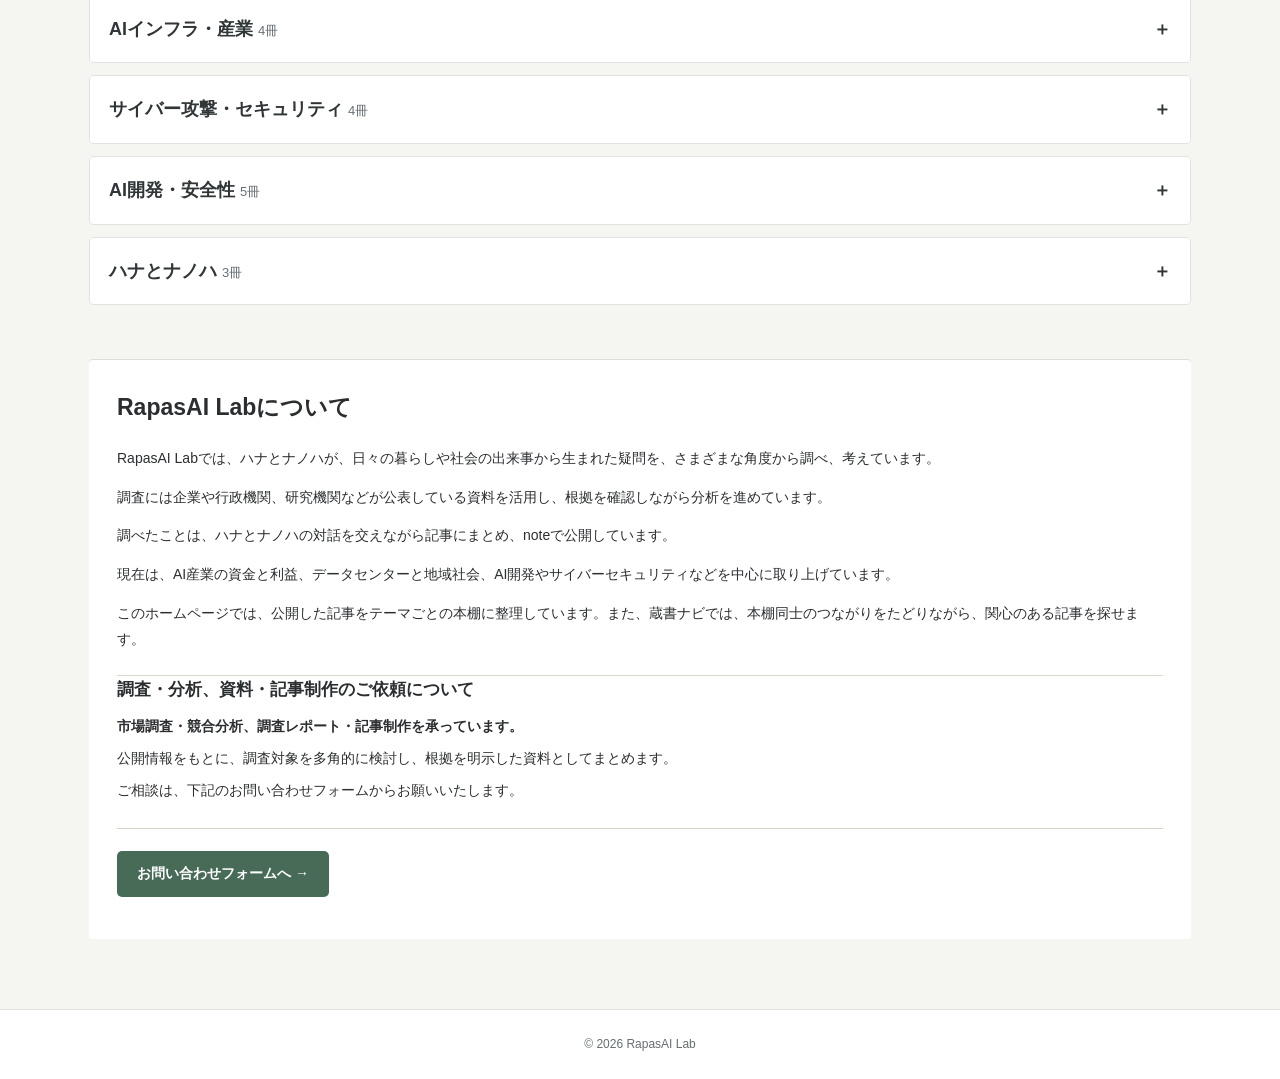
==== commit 5c8c4e22: "Add files via upload" ====
--- a/index.html
+++ b/index.html
@@ -1,4 +1,4 @@
-<!doctype html><html lang="ja"><head><meta charset="utf-8"><meta name="viewport" content="width=device-width,initial-scale=1"><meta name="description" content="RapasAI Labでは、興味を持ったことや疑問に思ったことを、さまざまな角度から調べ、記事にしています。"><title>RapasAI Lab｜記事の本棚</title><style>*{box-sizing:border-box}body{margin:0;background:#f8f8fd;color:#2c2a39;font-family:-apple-system,BlinkMacSystemFont,"Hiragino Kaku Gothic ProN","Yu Gothic",sans-serif;line-height:1.7}button{font:inherit;cursor:pointer}a{color:inherit}header{border-bottom:1px solid #deddee;background:#fff}nav{max-width:1150px;margin:auto;display:flex;justify-content:space-between;align-items:center;padding:15px 24px;gap:14px}.logo{font-weight:800;letter-spacing:.035em;font-size:24px}.navlinks{font-size:14px;color:#666276}main{max-width:1150px;margin:auto;padding:38px 24px 70px}.intro{max-width:850px;margin-bottom:42px}.intro p{margin:0 0 12px}h1{font-size:32px;margin:0 0 20px;letter-spacing:.02em}h2{font-size:24px;margin:0}.subtitle{font-size:14px;color:#6f6a84}.sectionheading{display:flex;align-items:baseline;justify-content:space-between;margin-bottom:18px;gap:12px}.featured{margin:0 0 45px}.feature-grid{display:grid;gap:18px}.feature-card,.book{min-width:0}.cover{width:100%;aspect-ratio:1.9/1;object-fit:cover;display:block;border-radius:5px}.feature-card .cover{aspect-ratio:1.9/1}.booktitle{font-weight:650;font-size:15px;line-height:1.55;margin-top:9px;overflow-wrap:anywhere}.meta{font-size:12px;color:#777289;margin:5px 0}.shelfbox{margin:13px 0;border:1px solid #e0deed;border-radius:9px;overflow:hidden;background:#fff}.shelfhead{width:100%;padding:17px 20px;background:#eeeefa;border:0;color:#36314b;display:flex;align-items:center;justify-content:space-between;font-weight:750;font-size:18px;text-align:left}.shelfhead:hover{background:#e7e5f6}.shelfhead .count{font-size:13px;color:#6d6782;font-weight:400}.shelfcontent{padding:22px;background:#fcfbff}.bookgrid{display:grid;grid-template-columns:repeat(4,minmax(0,1fr));gap:21px}.book .cover{aspect-ratio:1.9/1}.indexrow{padding:11px 2px;border-bottom:1px solid #e8e6f0;display:flex;gap:12px;align-items:baseline}.indexrow:last-child{border-bottom:0}.indexrow .num{color:#77708c;font-size:12px;flex-shrink:0}.indexrow .booktitle{margin:0}.switch{display:flex;gap:4px;align-items:center;border:1px solid #dcd8e9;padding:3px;border-radius:7px;background:white}.switch button,.allbuttons button{border:0;background:transparent;padding:7px 12px;border-radius:5px;font-size:14px}.switch button.active{background:#dedcf1;color:#28243d;font-weight:700}.controls{display:flex;justify-content:space-between;align-items:center;flex-wrap:wrap;gap:10px;margin-bottom:18px}.allbuttons{display:flex;gap:3px}.allbuttons button{text-decoration:underline;color:#65617b}.contact{margin-top:54px;padding:23px 26px;border-top:2px solid #d8d4eb}.contact h2{font-size:23px}.contact p{font-size:14px}.contact a{font-weight:700;text-decoration:underline}.notlinked{color:#777285}.footer{font-size:12px;color:#85809a;text-align:center;padding:24px;border-top:1px solid #e5e2f2}.mode-note{font-size:12px;color:#777289}.book a,.feature-card a{text-decoration:none}.book a:hover .booktitle,.feature-card a:hover .booktitle{text-decoration:underline}button:focus-visible,a:focus-visible{outline:3px solid #6964aa;outline-offset:2px}@media(max-width:740px){nav{padding:15px}.logo{font-size:20px}.navlinks{font-size:12px}main{padding:27px 15px 50px}h1{font-size:27px}.intro{margin-bottom:28px}h2{font-size:21px}.bookgrid{grid-template-columns:repeat(2,minmax(0,1fr));gap:14px}.shelfhead{font-size:16px;padding:14px}.shelfcontent{padding:14px}.feature-grid{grid-template-columns:repeat(2,minmax(0,1fr))!important}.feature-card:last-child:nth-child(odd){grid-column:span 2}.feature-card:last-child:nth-child(odd) .cover{aspect-ratio:2.4/1}.cover{aspect-ratio:1.65/1}.feature-card .cover{aspect-ratio:1.65/1}.booktitle{font-size:13px}.contact{padding:20px 0}}
+<!doctype html><html lang="ja"><head><meta charset="utf-8"><meta name="viewport" content="width=device-width,initial-scale=1"><meta name="description" content="RapasAI Labでは、興味を持ったことや疑問に思ったことを、さまざまな角度から調べ、記事にしています。"><title>RapasAI Lab｜記事の本棚</title><style>*{box-sizing:border-box}body{margin:0;background:#f8f8fd;color:#2c2a39;font-family:-apple-system,BlinkMacSystemFont,"Hiragino Kaku Gothic ProN","Yu Gothic",sans-serif;line-height:1.7}button{font:inherit;cursor:pointer}a{color:inherit}header{border-bottom:1px solid #deddee;background:#fff}nav{max-width:1150px;margin:auto;display:flex;justify-content:space-between;align-items:center;padding:15px 24px;gap:14px}.logo{font-weight:800;letter-spacing:.035em;font-size:24px}.navlinks{font-size:14px;color:#666276}main{max-width:1150px;margin:auto;padding:38px 24px 70px}.intro{max-width:850px;margin-bottom:42px}.intro p{margin:0 0 12px}h1{font-size:32px;margin:0 0 20px;letter-spacing:.02em}h2{font-size:24px;margin:0}.subtitle{font-size:14px;color:#6f6a84}.sectionheading{display:flex;align-items:baseline;justify-content:space-between;margin-bottom:18px;gap:12px}.featured{margin:0 0 45px}.feature-grid{display:grid;gap:18px}.feature-card,.book{min-width:0}.cover{width:100%;aspect-ratio:1.9/1;object-fit:contain;display:block;border-radius:5px}.feature-card .cover{aspect-ratio:1.9/1}.booktitle{font-weight:650;font-size:15px;line-height:1.55;margin-top:9px;overflow-wrap:anywhere}.meta{font-size:12px;color:#777289;margin:5px 0}.shelfbox{margin:13px 0;border:1px solid #e0deed;border-radius:9px;overflow:hidden;background:#fff}.shelfhead{width:100%;padding:17px 20px;background:#eeeefa;border:0;color:#36314b;display:flex;align-items:center;justify-content:space-between;font-weight:750;font-size:18px;text-align:left}.shelfhead:hover{background:#e7e5f6}.shelfhead .count{font-size:13px;color:#6d6782;font-weight:400}.shelfcontent{padding:22px;background:#fcfbff}.bookgrid{display:grid;grid-template-columns:repeat(4,minmax(0,1fr));gap:21px}.book .cover{aspect-ratio:1.9/1}.indexrow{padding:11px 2px;border-bottom:1px solid #e8e6f0;display:flex;gap:12px;align-items:baseline}.indexrow:last-child{border-bottom:0}.indexrow .num{color:#77708c;font-size:12px;flex-shrink:0}.indexrow .booktitle{margin:0}.switch{display:flex;gap:4px;align-items:center;border:1px solid #dcd8e9;padding:3px;border-radius:7px;background:white}.switch button,.allbuttons button{border:0;background:transparent;padding:7px 12px;border-radius:5px;font-size:14px}.switch button.active{background:#dedcf1;color:#28243d;font-weight:700}.controls{display:flex;justify-content:space-between;align-items:center;flex-wrap:wrap;gap:10px;margin-bottom:18px}.allbuttons{display:flex;gap:3px}.allbuttons button{text-decoration:underline;color:#65617b}.contact{margin-top:54px;padding:23px 26px;border-top:2px solid #d8d4eb}.contact h2{font-size:23px}.contact p{font-size:14px}.contact a{font-weight:700;text-decoration:underline}.notlinked{color:#777285}.footer{font-size:12px;color:#85809a;text-align:center;padding:24px;border-top:1px solid #e5e2f2}.mode-note{font-size:12px;color:#777289}.book a,.feature-card a{text-decoration:none}.book a:hover .booktitle,.feature-card a:hover .booktitle{text-decoration:underline}button:focus-visible,a:focus-visible{outline:3px solid #6964aa;outline-offset:2px}@media(max-width:740px){nav{padding:15px}.logo{font-size:20px}.navlinks{font-size:12px}main{padding:27px 15px 50px}h1{font-size:27px}.intro{margin-bottom:28px}h2{font-size:21px}.bookgrid{grid-template-columns:repeat(2,minmax(0,1fr));gap:14px}.shelfhead{font-size:16px;padding:14px}.shelfcontent{padding:14px}.feature-grid{grid-template-columns:repeat(2,minmax(0,1fr))!important}.feature-card:last-child:nth-child(odd){grid-column:span 2}.feature-card:last-child:nth-child(odd) .cover{aspect-ratio:2.4/1}.cover{aspect-ratio:1.65/1}.feature-card .cover{aspect-ratio:1.65/1}.booktitle{font-size:13px}.contact{padding:20px 0}}
 
 .feature-grid{grid-template-columns:1.5fr 1fr 1fr}.feature-card:first-child{grid-row:span 1}.feature-card:first-child .cover{aspect-ratio:1.6/1}.featured{border-top:3px solid #bab3dc;border-bottom:1px solid #d7d3e7;padding:20px 0 30px}.shelfbox{border-radius:0;border-width:0 0 1px 0}.shelfhead{border-left:5px solid #beb8df;background:#eae8f7}.shelfcontent{border-left:5px solid #eeedf7}.feature-card:first-child .booktitle{font-size:19px}.intro{border-left:3px solid #c9c3e4;padding-left:23px}@media(max-width:740px){.feature-grid{grid-template-columns:repeat(2,minmax(0,1fr))}.feature-card:first-child{grid-column:span 2}.feature-card:first-child .cover{aspect-ratio:1.9/1}.intro{padding-left:14px}}
 /* v2: quiet light greige, paper-white books, warmer featured platform */
@@ -86,7 +86,7 @@
 .featured-tag{color:#526B5D}
 .feature-card{background:#FFFFFF;border:1px solid #E6E7E5;border-radius:5px;padding:13px;box-shadow:0 2px 9px rgba(29,35,34,.045)}
 .feature-card .cover{border:0}.cover-placeholder{background:#f3f1ec;border:1px solid #e3ddd5}
-.recommendation{color:#475051;border-left:3px solid #D7E1D8;padding-left:12px}
+.recommendation{white-space:pre-line;color:#475051;border-left:3px solid #D7E1D8;padding-left:12px}
 .shelfbox{background:#FFFFFF;border:1px solid #E0E3E2;border-radius:5px;margin:12px 0;overflow:hidden}
 .shelfhead{background:#FFFFFF;border:0;border-left:0;border-bottom:0;color:#303638;padding:18px 19px}
 .shelfhead:hover{background:#F6F7F7}
@@ -151,11 +151,16 @@
 .cover-no-crop,.feature-card .cover-no-crop,.book .cover-no-crop,.feature-card:first-child .cover-no-crop{object-fit:contain!important;background:#fff!important}
 .pickup-cover-wrap{display:block!important}
 .pickup-cover-wrap .note-money-pop{position:static!important;display:inline-flex!important;max-width:100%!important;white-space:normal!important;margin-top:7px;box-shadow:none!important}
+/* 表紙の元画像比率を保持し、画像枠も同じ高さにする */ .cover,.feature-card .cover,.feature-card:first-child .cover,.book .cover{width:100%!important;height:auto!important;aspect-ratio:auto!important;object-fit:contain!important;background:transparent!important} .feature-card:last-child:nth-child(odd) .cover{aspect-ratio:auto!important} 
+/* 2026-10-30: 全表紙を元画像の縦横比で表示する。固定枠による切り抜きを禁止。 */
+.feature-card a .pickup-cover-wrap, .book a .pickup-cover-wrap {display:block !important; height:auto !important; aspect-ratio:auto !important; overflow:visible !important;}
+.feature-card a img.cover, .feature-card:first-child a img.cover, .feature-card:last-child:nth-child(odd) a img.cover,
+.book a img.cover, .pickup-cover-wrap > img.cover {display:block !important; width:100% !important; max-width:100% !important; height:auto !important; max-height:none !important; min-height:0 !important; aspect-ratio:auto !important; object-fit:fill !important; object-position:center !important; overflow:visible !important;}
 </style></head><body><header class="site-header"><nav aria-label="主要ナビゲーション"><a href="#top" class="brand" aria-label="RapasAI Lab トップ"><img src="assets/rapasai-logo-mark.png" alt="RapasAI Lab ロゴ"><span>RapasAI Lab</span></a><div class="navlinks"><a class="about-nav" href="#about">RapasAI Labについて</a><a href="#featured">おすすめ記事</a><a href="#books">記事の本棚</a><a href="library/" target="_blank" rel="noopener noreferrer">蔵書ナビ</a><a href="ask/index.html" target="_blank" rel="noopener noreferrer">お問い合わせ</a></div></nav></header><main id="top"><section class="intro" aria-label="RapasAI Labについて"><p>RapasAI Labでは、興味を持ったことや疑問に思ったことを、さまざまな角度から調べ、記事にしています。</p><p>このホームページでは、公開した記事をテーマ別に整理し、本棚のように並べています。</p><p>気になる記事を見つけたら、ぜひ手に取ってみてください。</p></section><section class="library-entry" aria-labelledby="library-entry-title"><div><h2 id="library-entry-title">蔵書ナビ</h2><p>記事同士のつながりから、次に読む一冊を探せます。</p></div><a class="library-entry-link" href="library/" target="_blank" rel="noopener noreferrer">蔵書ナビを見る →</a></section><section class="book-search" id="book-search" aria-labelledby="book-search-title"><div class="book-search-head"><h2 id="book-search-title">読みたい本を見つける</h2><span class="book-search-note">記事タイトルやキーワードから探せます</span></div><div class="searchbox"><input id="book-search-input" type="search" inputmode="search" autocomplete="off" placeholder="例：印西市　税収 / データセンター / AI" aria-label="読みたい本を検索" aria-controls="book-search-results"><button id="book-search-clear" class="search-clear" type="button" aria-label="検索語を消す">×</button></div><p id="book-search-status" class="search-status" aria-live="polite">本のタイトルや気になる言葉を入力してください。</p><div id="book-search-results" class="search-results"></div></section><section class="featured" id="featured"><div class="sectionheading"><h2>おすすめ記事</h2><span class="subtitle">記事の内容紹介付き</span></div><div id="featured-items" class="feature-grid"></div></section><section id="books"><div class="sectionheading"><h2>記事の本棚</h2><span class="subtitle" id="article-count">記事を読み込み中</span></div><div class="controls"><div class="switch" role="group" aria-label="本棚の表示方法"><button type="button" data-mode="covers">表紙で見る</button><button type="button" data-mode="index">目次で見る</button></div><div class="allbuttons"><button id="expand" type="button">すべて開く</button><button id="collapse" type="button">すべて閉じる</button></div></div><div id="shelves"></div></section><section class="contact" id="about" aria-labelledby="about-title"><h2 id="about-title">RapasAI Labについて</h2><div class="about-description"><p>RapasAI Labでは、ハナとナノハが、日々の暮らしや社会の出来事から生まれた疑問を、さまざまな角度から調べ、考えています。</p><p>調査には企業や行政機関、研究機関などが公表している資料を活用し、根拠を確認しながら分析を進めています。</p><p>調べたことは、ハナとナノハの対話を交えながら記事にまとめ、noteで公開しています。</p><p>現在は、AI産業の資金と利益、データセンターと地域社会、AI開発やサイバーセキュリティなどを中心に取り上げています。</p><p>このホームページでは、公開した記事をテーマごとの本棚に整理しています。また、蔵書ナビでは、本棚同士のつながりをたどりながら、関心のある記事を探せます。</p></div><div class="service-notice"><h3>調査・分析、資料・記事制作のご依頼について</h3><p><strong>市場調査・競合分析、調査レポート・記事制作を承っています。</strong></p><p>公開情報をもとに、調査対象を多角的に検討し、根拠を明示した資料としてまとめます。</p><p>ご相談は、下記のお問い合わせフォームからお願いいたします。</p></div><p><a class="contact-link" href="ask/index.html" target="_blank" rel="noopener noreferrer">お問い合わせフォームへ →</a></p></section></main><footer class="footer">© 2026 RapasAI Lab</footer><script>
-const cats=[['regional_assets_series','連載｜データセンターを地域の資産にする'],['inzai_series','連載｜データセンターは弊害だけなのか？――印西市から考える'],['series','連載｜AI産業の資金と利益'],['infra','AIインフラ・産業'],['cyber_security','サイバー攻撃・セキュリティ'],['safety','AI開発・安全性'],['daily','ハナとナノハ']];
+const cats=[['special','特集記事'],['regional_assets_series','連載｜データセンターを地域の資産にする'],['inzai_series','連載｜データセンターは弊害だけなのか？――印西市から考える'],['series','連載｜AI産業の資金と利益'],['infra','AIインフラ・産業'],['cyber_security','サイバー攻撃・セキュリティ'],['safety','AI開発・安全性'],['daily','ハナとナノハ']];
 let allArticles=[];
 let mode='covers';
-let expanded=new Set(['regional_assets_series']);
+let expanded=new Set();
 const esc=s=>String(s).replace(/[&<>"']/g,c=>({'&':'&amp;','<':'&lt;','>':'&gt;','"':'&quot;',"'":'&#39;'}[c]));
 function link(item,contents){return item.url?`<a href="${esc(item.url)}" target="_blank" rel="noopener noreferrer">${contents}</a>`:`<div>${contents}</div>`}
 function coverMarkup(item,alt){return item.cover?`<img class="cover${item.id===44?' cover-no-crop':''}" src="${esc(item.cover)}" loading="lazy" alt="${esc(alt)}">`:`<div class="cover cover-placeholder" aria-label="表紙画像はnote同期後に表示されます"></div>`}
@@ -185,11 +190,11 @@
 function render(){
   // おすすめ記事は記事データの設定から選ぶ。特定の枠名に依存しない。
   const picks=allArticles.filter(x=>typeof x.recommendation_slot==='string'&&x.recommendation_slot.trim()&&typeof x.recommendation==='string'&&x.recommendation.trim())
-    .sort((a,b)=>(b.published_at||'').localeCompare(a.published_at||'')||Number(b.id)-Number(a.id));
+    .sort((a,b)=>(a.recommendation_slot==='voyager_special_pick'?-1:0)-(b.recommendation_slot==='voyager_special_pick'?-1:0)||(b.published_at||'').localeCompare(a.published_at||'')||Number(b.id)-Number(a.id));
   document.querySelector('#featured-items').innerHTML=picks.map(featureArticle).join('');
   document.querySelector('#article-count').textContent=`全${allArticles.length}本`;
   document.querySelector('#shelves').innerHTML=cats.map(([id,label])=>{
-    const items=allArticles.filter(x=>x.category===id).sort((a,b)=>(id==='series'||id==='inzai_series'||id==='regional_assets_series')?a.series_order-b.series_order:0),isOpen=expanded.has(id);
+    const items=allArticles.filter(x=>x.category===id).sort((a,b)=>id==='special'?(b.published_at||'').localeCompare(a.published_at||'')||Number(b.id)-Number(a.id):(id==='series'||id==='inzai_series'||id==='regional_assets_series')?a.series_order-b.series_order:0),isOpen=expanded.has(id);
     return `<section class="shelfbox"><button class="shelfhead" aria-expanded="${isOpen}" data-shelf="${id}"><span>${label} <span class="count">${items.length}冊</span></span><span aria-hidden="true">${isOpen?'−':'＋'}</span></button>${isOpen?`<div class="shelfcontent ${mode==='covers'?'bookgrid':''}">${items.map((x,i)=>article(x,false,i)).join('')}</div>`:''}</section>`
   }).join('');
   document.querySelectorAll('[data-shelf]').forEach(b=>b.onclick=()=>{const id=b.dataset.shelf;expanded.has(id)?expanded.delete(id):expanded.add(id);render()});
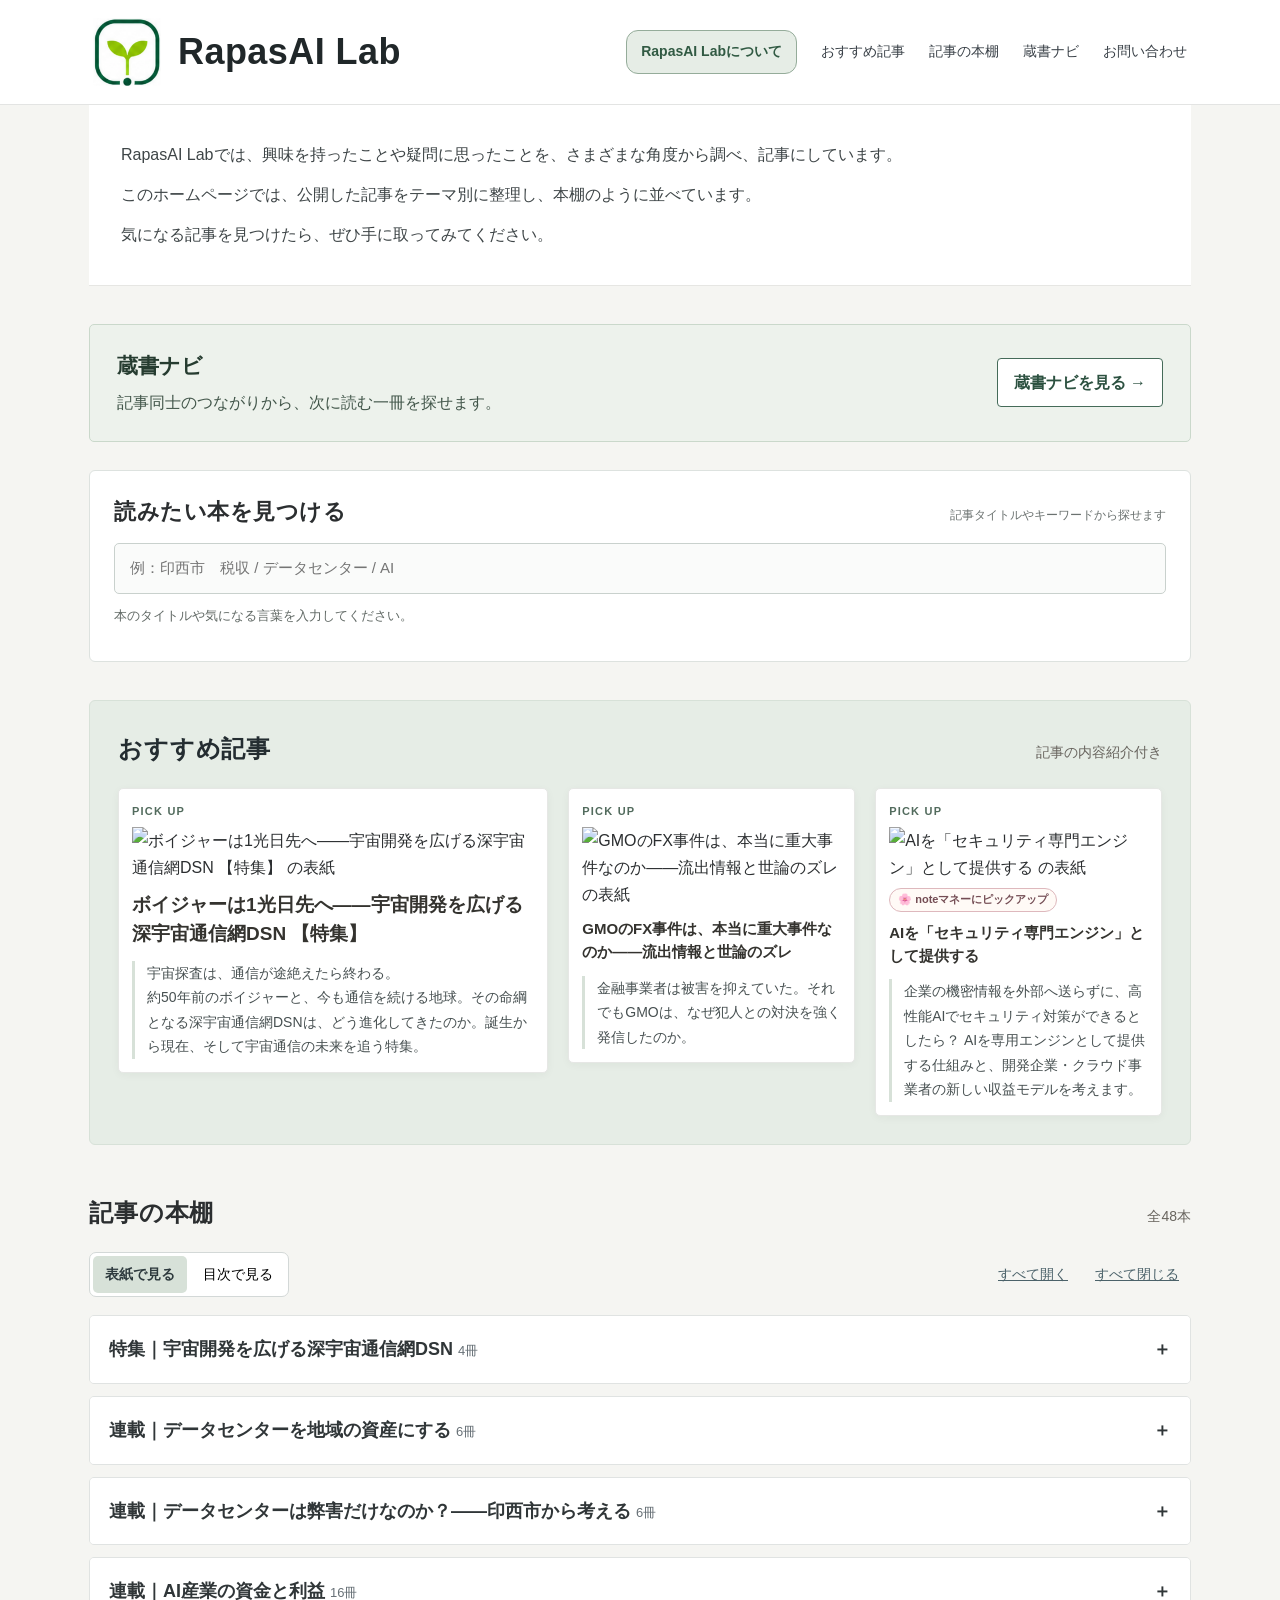
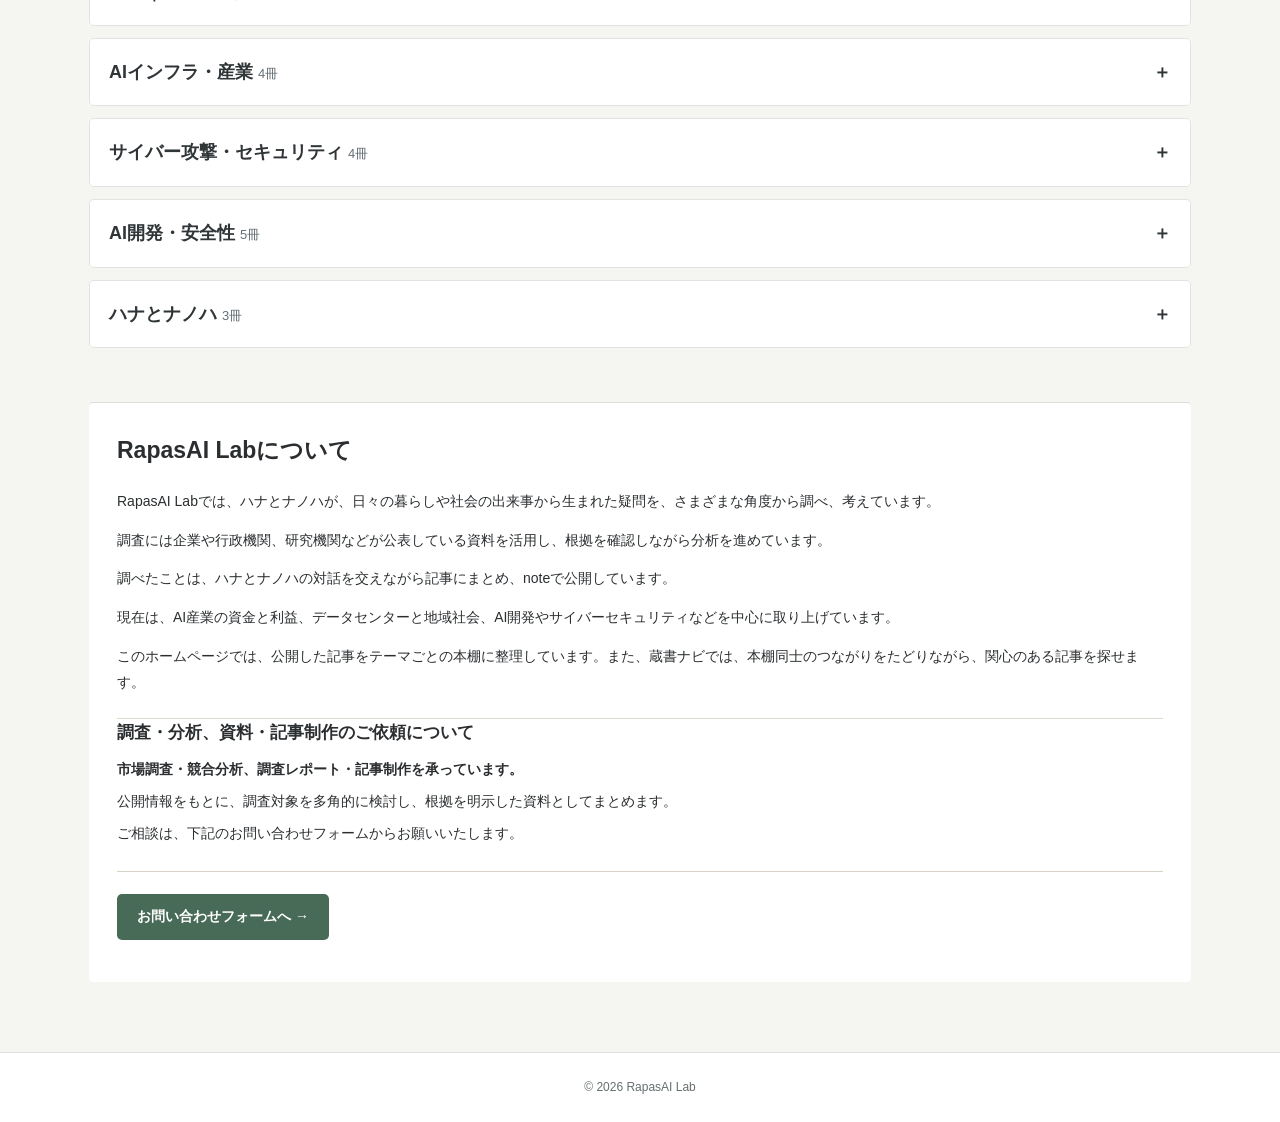
==== commit b24005db: "Add files via upload" ====
--- a/index.html
+++ b/index.html
@@ -157,7 +157,7 @@
 .feature-card a img.cover, .feature-card:first-child a img.cover, .feature-card:last-child:nth-child(odd) a img.cover,
 .book a img.cover, .pickup-cover-wrap > img.cover {display:block !important; width:100% !important; max-width:100% !important; height:auto !important; max-height:none !important; min-height:0 !important; aspect-ratio:auto !important; object-fit:fill !important; object-position:center !important; overflow:visible !important;}
 </style></head><body><header class="site-header"><nav aria-label="主要ナビゲーション"><a href="#top" class="brand" aria-label="RapasAI Lab トップ"><img src="assets/rapasai-logo-mark.png" alt="RapasAI Lab ロゴ"><span>RapasAI Lab</span></a><div class="navlinks"><a class="about-nav" href="#about">RapasAI Labについて</a><a href="#featured">おすすめ記事</a><a href="#books">記事の本棚</a><a href="library/" target="_blank" rel="noopener noreferrer">蔵書ナビ</a><a href="ask/index.html" target="_blank" rel="noopener noreferrer">お問い合わせ</a></div></nav></header><main id="top"><section class="intro" aria-label="RapasAI Labについて"><p>RapasAI Labでは、興味を持ったことや疑問に思ったことを、さまざまな角度から調べ、記事にしています。</p><p>このホームページでは、公開した記事をテーマ別に整理し、本棚のように並べています。</p><p>気になる記事を見つけたら、ぜひ手に取ってみてください。</p></section><section class="library-entry" aria-labelledby="library-entry-title"><div><h2 id="library-entry-title">蔵書ナビ</h2><p>記事同士のつながりから、次に読む一冊を探せます。</p></div><a class="library-entry-link" href="library/" target="_blank" rel="noopener noreferrer">蔵書ナビを見る →</a></section><section class="book-search" id="book-search" aria-labelledby="book-search-title"><div class="book-search-head"><h2 id="book-search-title">読みたい本を見つける</h2><span class="book-search-note">記事タイトルやキーワードから探せます</span></div><div class="searchbox"><input id="book-search-input" type="search" inputmode="search" autocomplete="off" placeholder="例：印西市　税収 / データセンター / AI" aria-label="読みたい本を検索" aria-controls="book-search-results"><button id="book-search-clear" class="search-clear" type="button" aria-label="検索語を消す">×</button></div><p id="book-search-status" class="search-status" aria-live="polite">本のタイトルや気になる言葉を入力してください。</p><div id="book-search-results" class="search-results"></div></section><section class="featured" id="featured"><div class="sectionheading"><h2>おすすめ記事</h2><span class="subtitle">記事の内容紹介付き</span></div><div id="featured-items" class="feature-grid"></div></section><section id="books"><div class="sectionheading"><h2>記事の本棚</h2><span class="subtitle" id="article-count">記事を読み込み中</span></div><div class="controls"><div class="switch" role="group" aria-label="本棚の表示方法"><button type="button" data-mode="covers">表紙で見る</button><button type="button" data-mode="index">目次で見る</button></div><div class="allbuttons"><button id="expand" type="button">すべて開く</button><button id="collapse" type="button">すべて閉じる</button></div></div><div id="shelves"></div></section><section class="contact" id="about" aria-labelledby="about-title"><h2 id="about-title">RapasAI Labについて</h2><div class="about-description"><p>RapasAI Labでは、ハナとナノハが、日々の暮らしや社会の出来事から生まれた疑問を、さまざまな角度から調べ、考えています。</p><p>調査には企業や行政機関、研究機関などが公表している資料を活用し、根拠を確認しながら分析を進めています。</p><p>調べたことは、ハナとナノハの対話を交えながら記事にまとめ、noteで公開しています。</p><p>現在は、AI産業の資金と利益、データセンターと地域社会、AI開発やサイバーセキュリティなどを中心に取り上げています。</p><p>このホームページでは、公開した記事をテーマごとの本棚に整理しています。また、蔵書ナビでは、本棚同士のつながりをたどりながら、関心のある記事を探せます。</p></div><div class="service-notice"><h3>調査・分析、資料・記事制作のご依頼について</h3><p><strong>市場調査・競合分析、調査レポート・記事制作を承っています。</strong></p><p>公開情報をもとに、調査対象を多角的に検討し、根拠を明示した資料としてまとめます。</p><p>ご相談は、下記のお問い合わせフォームからお願いいたします。</p></div><p><a class="contact-link" href="ask/index.html" target="_blank" rel="noopener noreferrer">お問い合わせフォームへ →</a></p></section></main><footer class="footer">© 2026 RapasAI Lab</footer><script>
-const cats=[['special','特集記事'],['regional_assets_series','連載｜データセンターを地域の資産にする'],['inzai_series','連載｜データセンターは弊害だけなのか？――印西市から考える'],['series','連載｜AI産業の資金と利益'],['infra','AIインフラ・産業'],['cyber_security','サイバー攻撃・セキュリティ'],['safety','AI開発・安全性'],['daily','ハナとナノハ']];
+const cats=[['special','特集｜宇宙開発を広げる深宇宙通信網DSN'],['regional_assets_series','連載｜データセンターを地域の資産にする'],['inzai_series','連載｜データセンターは弊害だけなのか？――印西市から考える'],['series','連載｜AI産業の資金と利益'],['infra','AIインフラ・産業'],['cyber_security','サイバー攻撃・セキュリティ'],['safety','AI開発・安全性'],['daily','ハナとナノハ']];
 let allArticles=[];
 let mode='covers';
 let expanded=new Set();
@@ -194,7 +194,7 @@
   document.querySelector('#featured-items').innerHTML=picks.map(featureArticle).join('');
   document.querySelector('#article-count').textContent=`全${allArticles.length}本`;
   document.querySelector('#shelves').innerHTML=cats.map(([id,label])=>{
-    const items=allArticles.filter(x=>x.category===id).sort((a,b)=>id==='special'?(b.published_at||'').localeCompare(a.published_at||'')||Number(b.id)-Number(a.id):(id==='series'||id==='inzai_series'||id==='regional_assets_series')?a.series_order-b.series_order:0),isOpen=expanded.has(id);
+    const items=allArticles.filter(x=>x.category===id).sort((a,b)=>id==='special'?(a.published_at||'').localeCompare(b.published_at||'')||Number(a.id)-Number(b.id):(id==='series'||id==='inzai_series'||id==='regional_assets_series')?a.series_order-b.series_order:0),isOpen=expanded.has(id);
     return `<section class="shelfbox"><button class="shelfhead" aria-expanded="${isOpen}" data-shelf="${id}"><span>${label} <span class="count">${items.length}冊</span></span><span aria-hidden="true">${isOpen?'−':'＋'}</span></button>${isOpen?`<div class="shelfcontent ${mode==='covers'?'bookgrid':''}">${items.map((x,i)=>article(x,false,i)).join('')}</div>`:''}</section>`
   }).join('');
   document.querySelectorAll('[data-shelf]').forEach(b=>b.onclick=()=>{const id=b.dataset.shelf;expanded.has(id)?expanded.delete(id):expanded.add(id);render()});
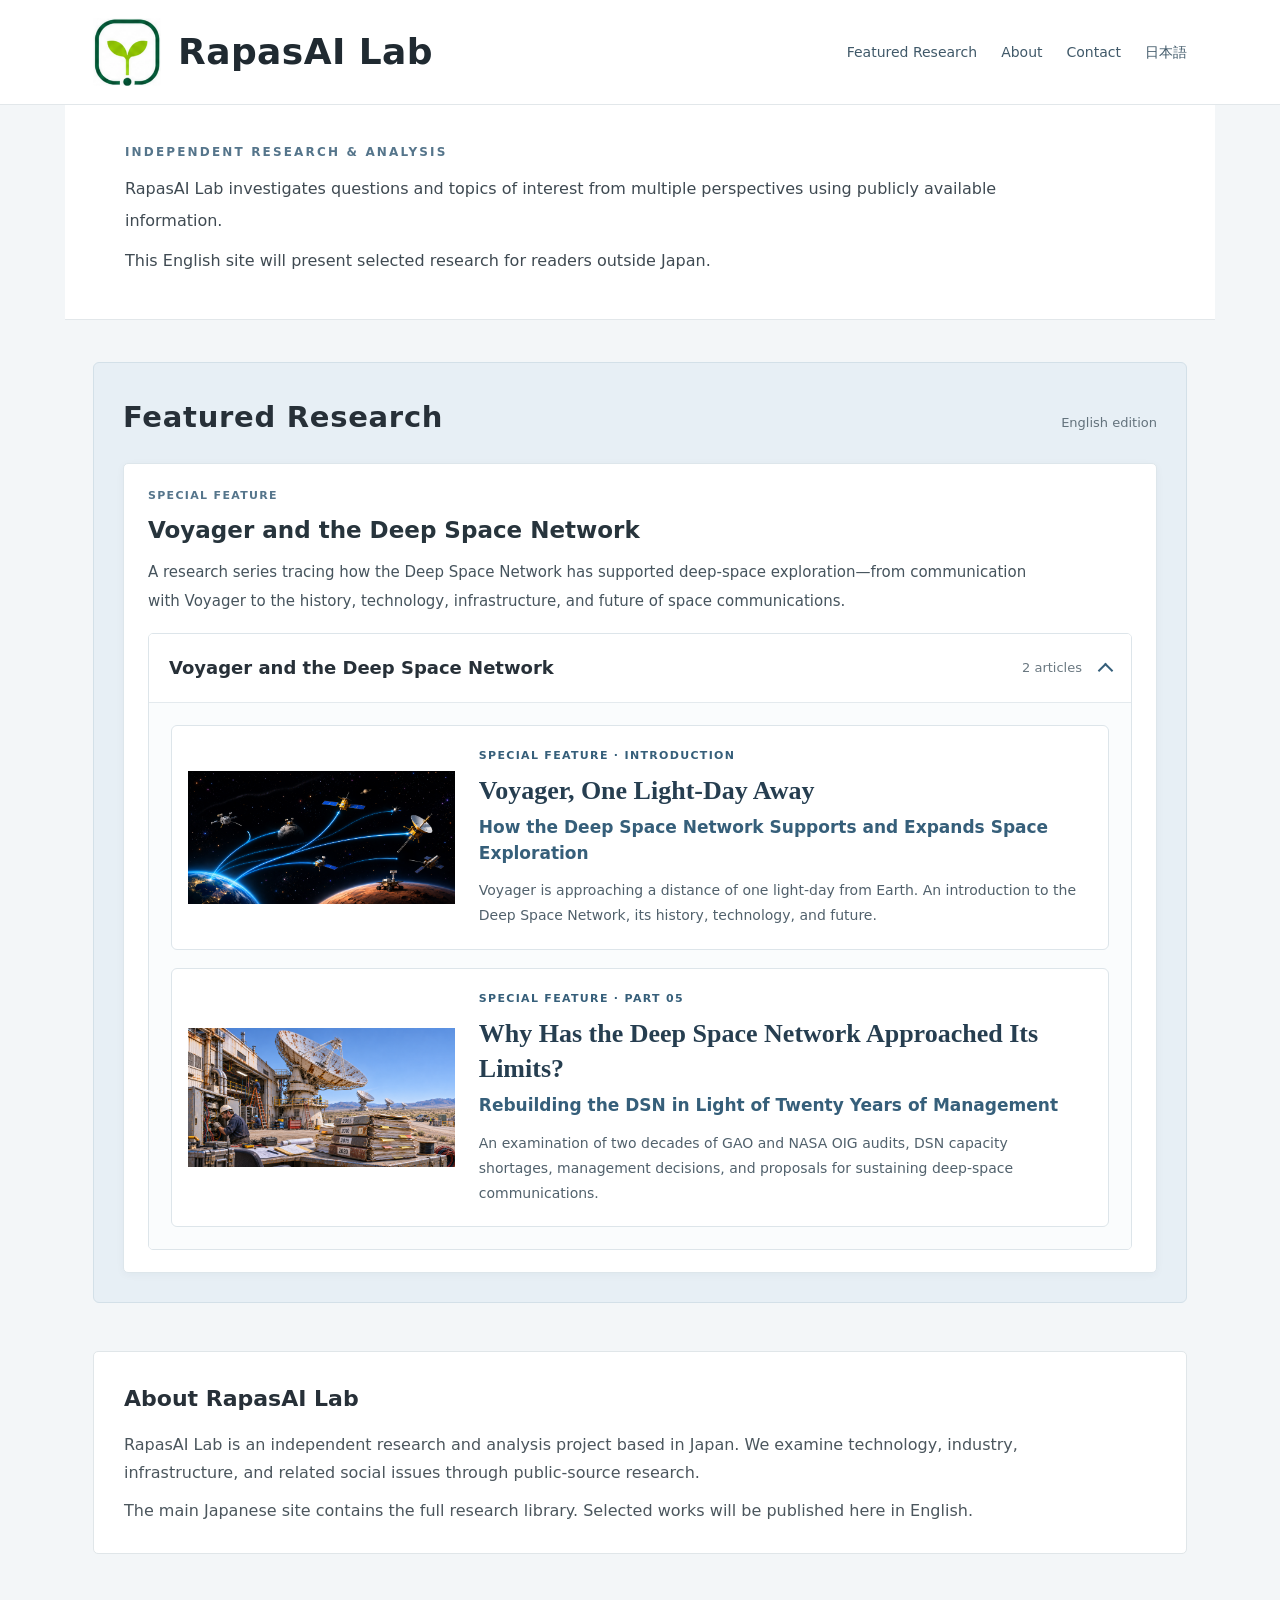
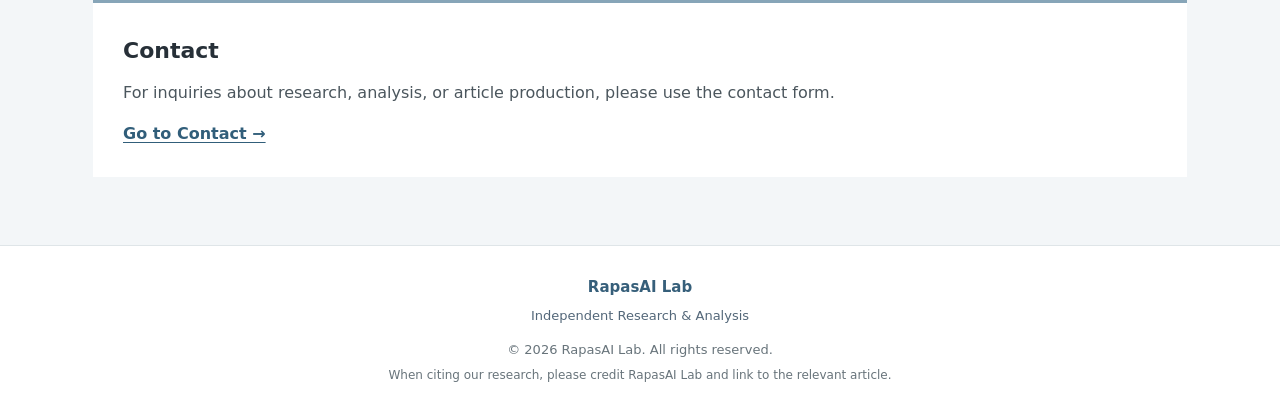
==== commit d3339834: "Add files via upload" ====
--- a/index.html
+++ b/index.html
@@ -1,234 +1,131 @@
-<!doctype html><html lang="ja"><head><meta charset="utf-8"><meta name="viewport" content="width=device-width,initial-scale=1"><meta name="description" content="RapasAI Labでは、興味を持ったことや疑問に思ったことを、さまざまな角度から調べ、記事にしています。"><title>RapasAI Lab｜記事の本棚</title><style>*{box-sizing:border-box}body{margin:0;background:#f8f8fd;color:#2c2a39;font-family:-apple-system,BlinkMacSystemFont,"Hiragino Kaku Gothic ProN","Yu Gothic",sans-serif;line-height:1.7}button{font:inherit;cursor:pointer}a{color:inherit}header{border-bottom:1px solid #deddee;background:#fff}nav{max-width:1150px;margin:auto;display:flex;justify-content:space-between;align-items:center;padding:15px 24px;gap:14px}.logo{font-weight:800;letter-spacing:.035em;font-size:24px}.navlinks{font-size:14px;color:#666276}main{max-width:1150px;margin:auto;padding:38px 24px 70px}.intro{max-width:850px;margin-bottom:42px}.intro p{margin:0 0 12px}h1{font-size:32px;margin:0 0 20px;letter-spacing:.02em}h2{font-size:24px;margin:0}.subtitle{font-size:14px;color:#6f6a84}.sectionheading{display:flex;align-items:baseline;justify-content:space-between;margin-bottom:18px;gap:12px}.featured{margin:0 0 45px}.feature-grid{display:grid;gap:18px}.feature-card,.book{min-width:0}.cover{width:100%;aspect-ratio:1.9/1;object-fit:contain;display:block;border-radius:5px}.feature-card .cover{aspect-ratio:1.9/1}.booktitle{font-weight:650;font-size:15px;line-height:1.55;margin-top:9px;overflow-wrap:anywhere}.meta{font-size:12px;color:#777289;margin:5px 0}.shelfbox{margin:13px 0;border:1px solid #e0deed;border-radius:9px;overflow:hidden;background:#fff}.shelfhead{width:100%;padding:17px 20px;background:#eeeefa;border:0;color:#36314b;display:flex;align-items:center;justify-content:space-between;font-weight:750;font-size:18px;text-align:left}.shelfhead:hover{background:#e7e5f6}.shelfhead .count{font-size:13px;color:#6d6782;font-weight:400}.shelfcontent{padding:22px;background:#fcfbff}.bookgrid{display:grid;grid-template-columns:repeat(4,minmax(0,1fr));gap:21px}.book .cover{aspect-ratio:1.9/1}.indexrow{padding:11px 2px;border-bottom:1px solid #e8e6f0;display:flex;gap:12px;align-items:baseline}.indexrow:last-child{border-bottom:0}.indexrow .num{color:#77708c;font-size:12px;flex-shrink:0}.indexrow .booktitle{margin:0}.switch{display:flex;gap:4px;align-items:center;border:1px solid #dcd8e9;padding:3px;border-radius:7px;background:white}.switch button,.allbuttons button{border:0;background:transparent;padding:7px 12px;border-radius:5px;font-size:14px}.switch button.active{background:#dedcf1;color:#28243d;font-weight:700}.controls{display:flex;justify-content:space-between;align-items:center;flex-wrap:wrap;gap:10px;margin-bottom:18px}.allbuttons{display:flex;gap:3px}.allbuttons button{text-decoration:underline;color:#65617b}.contact{margin-top:54px;padding:23px 26px;border-top:2px solid #d8d4eb}.contact h2{font-size:23px}.contact p{font-size:14px}.contact a{font-weight:700;text-decoration:underline}.notlinked{color:#777285}.footer{font-size:12px;color:#85809a;text-align:center;padding:24px;border-top:1px solid #e5e2f2}.mode-note{font-size:12px;color:#777289}.book a,.feature-card a{text-decoration:none}.book a:hover .booktitle,.feature-card a:hover .booktitle{text-decoration:underline}button:focus-visible,a:focus-visible{outline:3px solid #6964aa;outline-offset:2px}@media(max-width:740px){nav{padding:15px}.logo{font-size:20px}.navlinks{font-size:12px}main{padding:27px 15px 50px}h1{font-size:27px}.intro{margin-bottom:28px}h2{font-size:21px}.bookgrid{grid-template-columns:repeat(2,minmax(0,1fr));gap:14px}.shelfhead{font-size:16px;padding:14px}.shelfcontent{padding:14px}.feature-grid{grid-template-columns:repeat(2,minmax(0,1fr))!important}.feature-card:last-child:nth-child(odd){grid-column:span 2}.feature-card:last-child:nth-child(odd) .cover{aspect-ratio:2.4/1}.cover{aspect-ratio:1.65/1}.feature-card .cover{aspect-ratio:1.65/1}.booktitle{font-size:13px}.contact{padding:20px 0}}
+<!doctype html>
+<html lang="en">
+<head>
+<meta charset="utf-8">
+<meta name="viewport" content="width=device-width,initial-scale=1">
+<meta name="description" content="RapasAI Lab researches questions and topics of interest from multiple perspectives and publishes independent research and analysis.">
+<title>RapasAI Lab | Research Library</title>
+<meta name="author" content="RapasAI Lab">
+<meta name="publisher" content="RapasAI Lab">
+<link rel="canonical" href="https://rapasai.jp/en/">
+<meta property="og:type" content="website">
+<meta property="og:site_name" content="RapasAI Lab">
+<meta property="og:title" content="RapasAI Lab | Research Library">
+<meta property="og:url" content="https://rapasai.jp/en/">
+<script type="application/ld+json">{"@context":"https://schema.org","@type":"WebSite","name":"RapasAI Lab — English","url":"https://rapasai.jp/en/","publisher":{"@type":"Organization","name":"RapasAI Lab","url":"https://rapasai.jp/"}}</script>
+<style>
+:root{
+  --bg:#F3F6F8;--surface:#FFFFFF;--ink:#273038;--muted:#5C6871;--line:#DCE4EA;
+  --blue:#365F7A;--blue-mid:#6889A0;--blue-soft:#E7EFF5;--blue-pale:#F4F8FB;
+}
+*{box-sizing:border-box}html{scroll-behavior:smooth}body{margin:0;background:var(--bg);color:var(--ink);font-family:system-ui,-apple-system,BlinkMacSystemFont,"Segoe UI",sans-serif;line-height:1.75}a{color:inherit}
+.site-header{background:#fff;border-bottom:1px solid #E2E7EA}.site-header nav{max-width:1150px;margin:auto;display:flex;justify-content:space-between;align-items:center;padding:18px 28px;gap:22px}.brand{display:flex;align-items:center;gap:17px;text-decoration:none;min-width:0}.brand img{width:68px;height:68px;object-fit:contain}.brand span{font-weight:800;font-size:36px;line-height:1.12;letter-spacing:.012em;color:#202A31}.navlinks{display:flex;gap:24px;align-items:center;flex-wrap:wrap;font-size:14px;color:#405969}.navlinks a{text-decoration:none;white-space:nowrap}.navlinks a:hover{text-decoration:underline}
+main{max-width:1150px;margin:auto;padding:0 28px 68px}.intro{margin:0 -28px 42px;padding:36px 60px 34px;background:#fff;border-bottom:1px solid #E2E7EA}.intro-inner{max-width:1150px;margin:auto}.intro p{max-width:900px;margin:0 0 9px;line-height:1.95;font-size:16px;color:#3F4A52}.eyebrow{font-size:12px!important;font-weight:800;letter-spacing:.18em;color:#55758B!important;margin-bottom:9px!important}
+.featured{background:var(--blue-soft);border:1px solid #D3E0E8;border-radius:6px;padding:29px;margin-bottom:48px}.sectionheading{display:flex;align-items:baseline;justify-content:space-between;gap:16px;margin-bottom:20px}.sectionheading h1,.sectionheading h2{margin:0;letter-spacing:.025em}.sectionheading h1{font-size:29px}.sectionheading h2{font-size:24px}.subtitle{font-size:13px;color:#63727C}.feature-shell{background:#fff;border:1px solid #DDE6EB;border-radius:5px;padding:22px 24px;box-shadow:0 2px 9px rgba(35,55,68,.04)}.feature-label{font-size:11px;letter-spacing:.12em;font-weight:800;color:#55758B;margin:0 0 8px}.feature-title{font-size:23px;line-height:1.5;font-weight:760;margin:0 0 11px;color:#27343C}.feature-description{font-size:15px;line-height:1.9;color:#46545D;max-width:900px;margin:0}.shelfbox{margin-top:18px;background:#fff;border:1px solid #DDE5EA;border-radius:5px;overflow:hidden}.shelfhead{padding:18px 20px;background:#fff;display:flex;justify-content:space-between;align-items:center;gap:15px;font-weight:750;font-size:18px}.count{font-size:13px;color:#6A7881;font-weight:500}.shelfcontent{border-top:1px solid #E4EAEE;background:#FAFCFD;padding:30px 22px}.empty-state{min-height:150px;display:grid;place-items:center;text-align:center;color:#687781}.empty-state p{margin:0;max-width:600px;font-size:14px;line-height:1.9}.empty-state strong{display:block;color:#41515C;font-size:15px;margin-bottom:5px}
+.about{background:#fff;border:1px solid #E0E6E9;border-radius:5px;padding:28px 30px;margin-top:20px}.about h2{font-size:22px;margin:0 0 12px}.about p{margin:0;color:#4B565D;max-width:900px}.about p+p{margin-top:10px}.contact-strip{margin-top:46px;padding:29px 30px;background:#fff;border-top:3px solid #87A5B8}.contact-strip h2{font-size:22px;margin:0 0 9px}.contact-strip p{margin:0;color:#4B565D}.contact-strip a{display:inline-block;margin-top:13px;color:#315E7A;font-weight:750;text-underline-offset:3px}.site-footer{border-top:1px solid #DFE5E8;background:#fff;padding:25px 28px;color:#68747B;font-size:13px;text-align:center}
+@media(max-width:740px){.site-header nav{padding:15px;align-items:flex-start;flex-direction:column;gap:14px}.brand{gap:12px}.brand img{width:48px;height:48px}.brand span{font-size:27px}.navlinks{gap:17px;font-size:12px}main{padding:0 15px 48px}.intro{margin:0 -15px 30px;padding:26px 15px 24px}.intro p{font-size:14px}.featured{padding:19px 14px;margin-bottom:34px}.sectionheading{align-items:flex-start;flex-direction:column;gap:4px}.sectionheading h1{font-size:25px}.feature-shell{padding:18px 16px}.feature-title{font-size:20px}.shelfhead{font-size:16px;padding:15px 14px}.shelfcontent{padding:22px 14px}.about,.contact-strip{padding:22px 18px}}
 
-.feature-grid{grid-template-columns:1.5fr 1fr 1fr}.feature-card:first-child{grid-row:span 1}.feature-card:first-child .cover{aspect-ratio:1.6/1}.featured{border-top:3px solid #bab3dc;border-bottom:1px solid #d7d3e7;padding:20px 0 30px}.shelfbox{border-radius:0;border-width:0 0 1px 0}.shelfhead{border-left:5px solid #beb8df;background:#eae8f7}.shelfcontent{border-left:5px solid #eeedf7}.feature-card:first-child .booktitle{font-size:19px}.intro{border-left:3px solid #c9c3e4;padding-left:23px}@media(max-width:740px){.feature-grid{grid-template-columns:repeat(2,minmax(0,1fr))}.feature-card:first-child{grid-column:span 2}.feature-card:first-child .cover{aspect-ratio:1.9/1}.intro{padding-left:14px}}
-/* v2: quiet light greige, paper-white books, warmer featured platform */
-body{background:#EDEBE6;color:#34332F}
-header{background:#FAF9F6;border-bottom:1px solid #D6D1C8}
-.navlinks{color:#5D5A54}
-.intro{border-left:0;padding-left:0;max-width:860px;margin-bottom:39px}
-.intro h1{display:none}
-.intro p{line-height:1.9;color:#403E3A}
-main{padding-top:35px}
-.subtitle,.mode-note,.meta{color:#68645E}
-.featured{background:#F7F4EB;border:1px solid #E1D9CB;border-top:4px solid #AAA196;border-radius:3px;padding:25px 27px 28px;margin-bottom:44px}
-.feature-grid{grid-template-columns:1.5fr 1fr 1fr;align-items:start;gap:20px}
-.feature-card .cover{border:1px solid #E3DDD5;aspect-ratio:1.8/1;background:#fff}
-.feature-card:first-child .cover{aspect-ratio:1.6/1}
-.feature-card:first-child .booktitle{font-size:19px}
-.feature-card{display:flex;flex-direction:column;gap:6px}
-.recommendation{margin:6px 0 0;font-size:13px;line-height:1.75;color:#5D5145;border-left:2px solid #C5B9A7;padding-left:11px}
-.featured-tag{font-size:11px;letter-spacing:.08em;color:#6B6258;font-weight:750}
-.shelfbox{margin:15px 0;border:1px solid #DCD7CD;border-radius:4px;background:#F7F6F2;overflow:hidden}
-.shelfhead{border:0;border-left:6px solid #B5ADA0;background:#DDD8D0;color:#383631;padding:17px 20px}
-.shelfhead:hover{background:#D5CFC5}
-.shelfhead .count{color:#59544D}
-.shelfcontent{border-left:6px solid #D8D1C6;background:#F6F5F1;padding:22px}
-.book{background:#fff;padding:9px;border:1px solid #E8E3DD;border-radius:3px}
-.book .cover{border-radius:2px}
-.booktitle{color:#34332F}
-.indexrow{background:#fff;padding:13px 15px;border-bottom:1px solid #E5E0D9}
-.indexrow .num{color:#756E64}
-.switch{border-color:#CBC4BA}
-.switch button.active{background:#D5CEC4;color:#292723}
-.allbuttons button{color:#5F5B54}
-.contact{border-top:2px solid #C7C0B6}
-.footer{border-top:1px solid #D5CFC5;color:#6E6961}
-button:focus-visible,a:focus-visible{outline:3px solid #73685A;outline-offset:3px}
-@media(max-width:740px){
- .featured{padding:17px 13px 19px;margin-bottom:34px}
- .feature-grid{grid-template-columns:repeat(2,minmax(0,1fr));gap:16px}
- .feature-card:first-child{grid-column:span 2}
- .feature-card:first-child .cover{aspect-ratio:1.9/1}
- .recommendation{font-size:12px}
- .shelfhead{padding:14px 12px}
- .shelfcontent{padding:12px}
- .book{padding:6px}
-}
+/* Collapsible shelf: expanded by default while this is the only English series. */
+.shelfhead{cursor:pointer;list-style:none;user-select:none}
+.shelfhead::-webkit-details-marker{display:none}
+.shelfhead::marker{content:""}
+.shelfhead:hover{background:#F4F8FB}
+.shelfhead:focus-visible{outline:3px solid #6889A0;outline-offset:-4px}
+.shelf-name{min-width:0}
+.shelf-controls{display:flex;align-items:center;gap:18px;flex:none}
+.chevron{display:inline-block;width:11px;height:11px;border-right:2px solid #365F7A;border-bottom:2px solid #365F7A;transform:rotate(45deg);transition:transform .18s ease;margin-top:-5px}
+.shelfbox[open] .chevron{transform:rotate(225deg);margin-top:5px}
+.shelfcontent{padding:22px}
+/* One card per row. Cover at left, full title and subtitle at right. */
+.article-grid{display:grid;grid-template-columns:minmax(0,1fr);gap:18px}
+.article-card{display:grid;grid-template-columns:minmax(180px,29%) minmax(0,1fr);gap:0;padding-left:16px;align-items:center;min-width:0;color:inherit;text-decoration:none;border:1px solid #DDE5EA;background:#fff;border-radius:6px;overflow:hidden;transition:border-color .15s ease,box-shadow .15s ease}
+.article-card:hover{border-color:#89AFC5;box-shadow:0 5px 18px rgba(27,70,94,.12)}
+.article-card:hover .card-title{text-decoration:underline;text-underline-offset:3px}
+.article-card:focus-visible{outline:3px solid #365F7A;outline-offset:3px}
+.card-cover{width:100%;height:auto;display:block;object-fit:contain;background:#061323;border-radius:0}
+.card-copy{padding:20px 24px;min-width:0}
+.card-caption{margin:0 0 8px;color:#365F7A;font-size:11px;font-weight:800;letter-spacing:.12em}
+.card-title{margin:0 0 7px;color:#263E50;font-family:Georgia,serif;font-size:26px;line-height:1.35}
+.card-subtitle{margin:0 0 12px;font-weight:750;font-size:17px;line-height:1.5;color:#365F7A}
+.card-desc{font-size:14px;line-height:1.8;color:#51616C;margin:0}
+@media(max-width:700px){.article-card{grid-template-columns:minmax(120px,34%) minmax(0,1fr)}.card-copy{padding:14px}.card-title{font-size:21px}.card-subtitle{font-size:15px}.card-desc{font-size:13px}.shelfcontent{padding:16px 12px}}
+@media(max-width:480px){.article-card{grid-template-columns:1fr}.card-cover{max-height:none}.card-copy{padding:15px}.card-title{font-size:22px}.card-subtitle{font-size:15px}}
+@media(prefers-reduced-motion:reduce){.chevron,.article-card{transition:none}}
+.site-footer .footer-inner{max-width:1150px;margin:0 auto;text-align:center}
+.site-footer p{margin:4px 0;line-height:1.7}
+.site-footer .footer-publisher{font-size:15px;color:#365F7A}
+.site-footer .footer-description{font-size:13px;color:#536779}
+.site-footer .footer-copyright{margin-top:12px}
+.site-footer .footer-citation{max-width:720px;margin:3px auto 0;font-size:12px}
+</style>
+</head>
+<body>
+<header class="site-header">
+  <nav>
+    <a class="brand" href="index.html" aria-label="RapasAI Lab home">
+      <img src="assets/rapasai-logo-mark.png" alt="" width="68" height="68">
+      <span>RapasAI Lab</span>
+    </a>
+    <div class="navlinks" aria-label="Site navigation">
+      <a href="#featured">Featured Research</a>
+      <a href="#about">About</a>
+      <a href="contact/index.html">Contact</a>
+      <a href="../index.html">日本語</a>
+    </div>
+  </nav>
+</header>
 
-/* Third prototype: official business site masthead, editorial shelves only */
-.site-header{background:#FCFBF9;border-bottom:1px solid #D8D3CB}
-.site-header nav{max-width:1150px;padding:20px 28px}
-.brand{display:flex;align-items:center;gap:17px;text-decoration:none;color:#272725;min-width:0}
-.brand img{height:68px;width:68px;object-fit:contain;flex-shrink:0}
-.brand span{font-weight:800;font-size:36px;line-height:1.12;letter-spacing:.012em}
-.navlinks{display:flex;gap:24px;align-items:center;flex-wrap:wrap;font-size:14px;color:#514D47}
-.navlinks a{text-decoration:none;white-space:nowrap}.navlinks a:hover{text-decoration:underline}
-main{padding-top:0}
-.intro{max-width:none;margin:0 0 48px;padding:38px 32px 34px;background:#FAF9F6;border-bottom:1px solid #DED9D0}
-.intro p{max-width:880px;margin:0 0 9px;line-height:1.95;font-size:16px}
-.intro p:last-child{margin-bottom:0}
-.featured{border:1px solid #DED8CE;border-top:0;border-radius:3px;background:#F7F4EB}
-.featured h2,.sectionheading h2{letter-spacing:.035em}
-.featured-tag{letter-spacing:.11em}
-.recommendation{font-size:14px;line-height:1.75;color:#4B453E}
-.shelfhead{border-left:5px solid #ABA196;background:#DEDAD3}
-.shelfcontent{border-left:5px solid #D4CBC0}
-.contact{margin-top:62px;background:#F9F8F5;border-top:2px solid #BCB3A7;padding:30px}
-@media(max-width:740px){
-.site-header nav{padding:15px;align-items:flex-start;flex-direction:column;gap:14px}
-.brand{gap:12px}.brand img{height:48px;width:48px}.brand span{font-size:27px}
-.navlinks{gap:18px;font-size:12px}
-.intro{padding:25px 16px 23px;margin-bottom:30px}.intro p{font-size:14px;line-height:1.85}
-.featured{padding:20px 14px}.contact{padding:23px 16px}
-}
+<main>
+  <section class="intro">
+    <div class="intro-inner">
+      <p class="eyebrow">INDEPENDENT RESEARCH &amp; ANALYSIS</p>
+      <p>RapasAI Lab investigates questions and topics of interest from multiple perspectives using publicly available information.</p>
+      <p>This English site will present selected research for readers outside Japan.</p>
+    </div>
+  </section>
 
-/* v4: official white-forward corporate shell, restrained editorial accent */
-body{background:#F5F5F2;color:#2B2E30}
-.site-header{background:#FFFFFF;border-bottom:1px solid #E3E4E3}
-.site-header nav{padding-top:18px;padding-bottom:18px}
-.brand{color:#202729}
-.navlinks{color:#394047}
-main{padding-top:0}
-.intro{background:#FFFFFF;border-bottom:1px solid #E6E6E3;margin-bottom:38px;padding:34px 32px}
-.intro p{color:#3E4547}
-.featured{background:#E6EDE6;border:1px solid #D7E1D8;border-top:1px solid #D7E1D8;border-radius:6px;padding:28px;margin-bottom:48px}
-.featured h2{color:#242D31}
-.featured-tag{color:#526B5D}
-.feature-card{background:#FFFFFF;border:1px solid #E6E7E5;border-radius:5px;padding:13px;box-shadow:0 2px 9px rgba(29,35,34,.045)}
-.feature-card .cover{border:0}.cover-placeholder{background:#f3f1ec;border:1px solid #e3ddd5}
-.recommendation{white-space:pre-line;color:#475051;border-left:3px solid #D7E1D8;padding-left:12px}
-.shelfbox{background:#FFFFFF;border:1px solid #E0E3E2;border-radius:5px;margin:12px 0;overflow:hidden}
-.shelfhead{background:#FFFFFF;border:0;border-left:0;border-bottom:0;color:#303638;padding:18px 19px}
-.shelfhead:hover{background:#F6F7F7}
-.shelfhead .count{color:#677076}
-.shelfcontent{border:0;border-top:1px solid #E6E8E7;background:#FAFAF9;padding:20px}
-.book{border:1px solid #E9EAE8;background:#FFFFFF}
-.indexrow{border-bottom-color:#E8EAE9}
-.switch{border-color:#D3D8D7}
-.switch button.active{background:#D7E1D8;color:#2D393D}
-.allbuttons button{color:#4B626A}
-.contact{background:#FFFFFF;border-top:1px solid #D8DFDC;border-radius:4px;padding:28px;margin-top:54px}
-.footer{background:#FFFFFF;border-top:1px solid #E0E2E0;color:#656E70}
-button:focus-visible,a:focus-visible{outline:3px solid #526B5D;outline-offset:3px}
-@media(max-width:740px){.intro{padding:24px 16px;margin-bottom:25px}.featured{padding:17px 12px;margin-bottom:32px}.feature-card{padding:9px}.shelfhead{padding:14px}.shelfcontent{padding:12px}.contact{padding:20px 16px}}
+  <section class="featured" id="featured" aria-labelledby="featured-title">
+    <div class="sectionheading">
+      <h1 id="featured-title">Featured Research</h1>
+      <div class="subtitle">English edition</div>
+    </div>
+    <div class="feature-shell">
+      <p class="feature-label">SPECIAL FEATURE</p>
+      <p class="feature-title">Voyager and the Deep Space Network</p>
+      <p class="feature-description">A research series tracing how the Deep Space Network has supported deep-space exploration—from communication with Voyager to the history, technology, infrastructure, and future of space communications.</p>
 
-/* Production refinements */
-.contact-link{display:inline-flex;align-items:center;background:#486B58;color:#fff!important;text-decoration:none!important;padding:11px 20px;border-radius:5px;font-weight:700}.contact-link:hover{background:#375443}.contact-link:focus-visible{outline:3px solid #243e2c;outline-offset:3px}.featured .feature-card:first-child{grid-column:auto}.navlinks a:hover{text-decoration:underline}@media(max-width:740px){.featured .feature-card:first-child{grid-column:span 2}}
-.service-notice{border-top:1px solid #DED9D0;border-bottom:1px solid #DED9D0;padding:18px 0 14px;margin:20px 0}.intro .service-notice-heading{font-size:18px;line-height:1.75;margin-bottom:8px}.service-notice a{text-decoration:underline;text-underline-offset:3px}@media(max-width:650px){.intro .service-notice-heading{font-size:16px}}
-/* noteマネー掲載実績。既存のおすすめ「PICK UP」とは独立。 */
-.pickup-cover-wrap{position:relative;display:block}
-.note-money-pop{position:absolute;right:7px;top:7px;max-width:calc(100% - 14px);white-space:nowrap;z-index:1;display:inline-flex;align-items:center;gap:4px;background:#fffaf6;color:#744d54;border:1px solid #deb8bd;border-radius:16px;padding:3px 8px;font-size:11px;font-weight:700;line-height:1.45;box-shadow:0 1px 4px rgba(0,0,0,.12)}
-.note-money-inline{position:static;margin-left:8px;vertical-align:middle;white-space:normal;box-shadow:none}
-@media(max-width:740px){.note-money-pop{font-size:10px;padding:2px 5px;right:4px;top:4px}.note-money-inline{margin-left:5px}}
+      <details class="shelfbox" id="dsn-shelf" open aria-label="Voyager and the Deep Space Network article shelf">
+        <summary class="shelfhead">
+          <span class="shelf-name">Voyager and the Deep Space Network</span>
+          <span class="shelf-controls"><span class="count">2 articles</span><span class="chevron" aria-hidden="true"></span></span>
+        </summary>
+        <div class="shelfcontent">
+          <div class="article-grid"><a class="article-card" href="dsn/part-00/index.html"><img class="card-cover" src="dsn/part-00/assets/dsn-cover.png" alt="Illustration of a deep-space communications network connecting Earth and spacecraft against a star-filled sky" loading="lazy"><div class="card-copy"><p class="card-caption">SPECIAL FEATURE · INTRODUCTION</p><h3 class="card-title">Voyager, One Light-Day Away</h3><p class="card-subtitle">How the Deep Space Network Supports and Expands Space Exploration</p><p class="card-desc">Voyager is approaching a distance of one light-day from Earth. An introduction to the Deep Space Network, its history, technology, and future.</p></div></a>
+<a class="article-card" href="dsn/part-05/index.html"><img class="card-cover" src="dsn/part-05/assets/dsn-cover.png" alt="Desert radio observatory and maintenance records, cover artwork for the DSN management analysis" loading="lazy"><div class="card-copy"><p class="card-caption">SPECIAL FEATURE · PART 05</p><h3 class="card-title">Why Has the Deep Space Network Approached Its Limits?</h3><p class="card-subtitle">Rebuilding the DSN in Light of Twenty Years of Management</p><p class="card-desc">An examination of two decades of GAO and NASA OIG audits, DSN capacity shortages, management decisions, and proposals for sustaining deep-space communications.</p></div></a></div>
+        </div>
+      </details>
+    </div>
+  </section>
 
-/* Book search */
-.book-search{margin:0 0 38px;background:#FFFFFF;border:1px solid #DDE2DF;border-radius:6px;padding:22px 24px}
-.book-search-head{display:flex;align-items:baseline;justify-content:space-between;gap:14px;margin-bottom:13px}
-.book-search h2{font-size:22px;margin:0;letter-spacing:.025em}
-.book-search-note{font-size:12px;color:#6B7270}
-.searchbox{position:relative}
-.searchbox input{width:100%;border:1px solid #C9D1CD;border-radius:5px;background:#FAFBFA;color:#252B29;padding:13px 44px 13px 15px;font:inherit;font-size:15px;line-height:1.5}
-.searchbox input:focus{outline:3px solid rgba(72,107,88,.22);border-color:#486B58;background:#fff}
-.searchbox input::-webkit-search-cancel-button{-webkit-appearance:none;appearance:none;display:none}
-.searchbox input::-webkit-search-decoration{-webkit-appearance:none}
-.search-clear{position:absolute;right:8px;top:50%;transform:translateY(-50%);width:32px;height:32px;border:0;border-radius:50%;background:transparent;color:#6A716D;font-size:20px;line-height:1;display:none;align-items:center;justify-content:center}
-.search-clear:hover{background:#EEF2EF}
-.search-clear.visible{display:flex}
-.search-status{margin:11px 0 0;font-size:13px;color:#626A66;min-height:1.6em}
-.search-results{display:grid;grid-template-columns:repeat(2,minmax(0,1fr));gap:10px;margin-top:12px}
-.search-result{display:block;text-decoration:none;background:#F8F9F7;border:1px solid #E3E6E3;border-radius:5px;padding:12px 14px}
-.search-result:hover{background:#F0F4F1;border-color:#CBD6D0}
-.search-result-title{font-weight:700;font-size:14px;line-height:1.55}
-.search-result-shelf{font-size:11px;color:#6D746F;margin-top:4px}
-.search-empty{grid-column:1/-1;margin:0;padding:13px 0;color:#6B7270;font-size:14px}
-@media(max-width:740px){.book-search{padding:18px 14px;margin-bottom:28px}.book-search-head{display:block}.book-search h2{font-size:20px}.book-search-note{display:block;margin-top:3px}.search-results{grid-template-columns:1fr}.searchbox input{font-size:16px}}
+  <section class="about" id="about" aria-labelledby="about-title">
+    <h2 id="about-title">About RapasAI Lab</h2>
+    <p>RapasAI Lab is an independent research and analysis project based in Japan. We examine technology, industry, infrastructure, and related social issues through public-source research.</p>
+    <p>The main Japanese site contains the full research library. Selected works will be published here in English.</p>
+  </section>
 
-/* 蔵書ナビへの入口：既存の本棚デザインと調和 */
-.library-entry{display:flex;align-items:center;justify-content:space-between;gap:20px;flex-wrap:wrap;margin:0 0 28px;padding:23px 27px;background:#EDF2EC;border:1px solid #CAD8CB;border-radius:5px}
-.library-entry h2{font-size:21px;margin:0 0 6px;color:#263C30}.library-entry p{margin:0;line-height:1.8;color:#42564A}.library-entry-link{display:inline-block;text-decoration:none;font-weight:700;border:1px solid #456B59;background:#fff;color:#2C5140;border-radius:4px;padding:10px 16px;white-space:nowrap}.library-entry-link:hover{background:#DCE8DE}.contact .service-notice{margin:0 0 22px;padding:0 0 18px;border-bottom:1px solid #D8D2C8}.contact .service-notice p{margin:0 0 8px}.contact .service-notice-heading{font-size:17px}
-@media(max-width:740px){.library-entry{padding:18px 16px}.library-entry-link{width:100%;text-align:center}}
-
-/* 上部の事業紹介入口とページ下部の紹介欄 */
-.navlinks .about-nav{display:inline-block;background:#E6EDE6;border:1px solid #95AC9A;color:#315A43;font-weight:700;border-radius:12px;padding:9px 14px;text-decoration:none}
-.navlinks .about-nav:hover{background:#D9E6DC;text-decoration:none}
-.navlinks .about-nav:focus-visible{outline:3px solid #315A43;outline-offset:3px}
-#about{scroll-margin-top:22px}
-.about-description{margin:18px 0 22px}
-.about-description p{margin:0 0 12px;line-height:1.9}
-.contact .service-notice h3{font-size:17px;line-height:1.6;margin:0 0 12px}
-@media(max-width:740px){.navlinks .about-nav{padding:7px 10px;border-radius:8px}.about-description p{font-size:14px}}
-/* 表紙とPOPの表示修正：画像の端もPOPの下も隠さない */
-.cover-no-crop,.feature-card .cover-no-crop,.book .cover-no-crop,.feature-card:first-child .cover-no-crop{object-fit:contain!important;background:#fff!important}
-.pickup-cover-wrap{display:block!important}
-.pickup-cover-wrap .note-money-pop{position:static!important;display:inline-flex!important;max-width:100%!important;white-space:normal!important;margin-top:7px;box-shadow:none!important}
-/* 表紙の元画像比率を保持し、画像枠も同じ高さにする */ .cover,.feature-card .cover,.feature-card:first-child .cover,.book .cover{width:100%!important;height:auto!important;aspect-ratio:auto!important;object-fit:contain!important;background:transparent!important} .feature-card:last-child:nth-child(odd) .cover{aspect-ratio:auto!important} 
-/* 2026-10-30: 全表紙を元画像の縦横比で表示する。固定枠による切り抜きを禁止。 */
-.feature-card a .pickup-cover-wrap, .book a .pickup-cover-wrap {display:block !important; height:auto !important; aspect-ratio:auto !important; overflow:visible !important;}
-.feature-card a img.cover, .feature-card:first-child a img.cover, .feature-card:last-child:nth-child(odd) a img.cover,
-.book a img.cover, .pickup-cover-wrap > img.cover {display:block !important; width:100% !important; max-width:100% !important; height:auto !important; max-height:none !important; min-height:0 !important; aspect-ratio:auto !important; object-fit:fill !important; object-position:center !important; overflow:visible !important;}
-</style></head><body><header class="site-header"><nav aria-label="主要ナビゲーション"><a href="#top" class="brand" aria-label="RapasAI Lab トップ"><img src="assets/rapasai-logo-mark.png" alt="RapasAI Lab ロゴ"><span>RapasAI Lab</span></a><div class="navlinks"><a class="about-nav" href="#about">RapasAI Labについて</a><a href="#featured">おすすめ記事</a><a href="#books">記事の本棚</a><a href="library/" target="_blank" rel="noopener noreferrer">蔵書ナビ</a><a href="ask/index.html" target="_blank" rel="noopener noreferrer">お問い合わせ</a></div></nav></header><main id="top"><section class="intro" aria-label="RapasAI Labについて"><p>RapasAI Labでは、興味を持ったことや疑問に思ったことを、さまざまな角度から調べ、記事にしています。</p><p>このホームページでは、公開した記事をテーマ別に整理し、本棚のように並べています。</p><p>気になる記事を見つけたら、ぜひ手に取ってみてください。</p></section><section class="library-entry" aria-labelledby="library-entry-title"><div><h2 id="library-entry-title">蔵書ナビ</h2><p>記事同士のつながりから、次に読む一冊を探せます。</p></div><a class="library-entry-link" href="library/" target="_blank" rel="noopener noreferrer">蔵書ナビを見る →</a></section><section class="book-search" id="book-search" aria-labelledby="book-search-title"><div class="book-search-head"><h2 id="book-search-title">読みたい本を見つける</h2><span class="book-search-note">記事タイトルやキーワードから探せます</span></div><div class="searchbox"><input id="book-search-input" type="search" inputmode="search" autocomplete="off" placeholder="例：印西市　税収 / データセンター / AI" aria-label="読みたい本を検索" aria-controls="book-search-results"><button id="book-search-clear" class="search-clear" type="button" aria-label="検索語を消す">×</button></div><p id="book-search-status" class="search-status" aria-live="polite">本のタイトルや気になる言葉を入力してください。</p><div id="book-search-results" class="search-results"></div></section><section class="featured" id="featured"><div class="sectionheading"><h2>おすすめ記事</h2><span class="subtitle">記事の内容紹介付き</span></div><div id="featured-items" class="feature-grid"></div></section><section id="books"><div class="sectionheading"><h2>記事の本棚</h2><span class="subtitle" id="article-count">記事を読み込み中</span></div><div class="controls"><div class="switch" role="group" aria-label="本棚の表示方法"><button type="button" data-mode="covers">表紙で見る</button><button type="button" data-mode="index">目次で見る</button></div><div class="allbuttons"><button id="expand" type="button">すべて開く</button><button id="collapse" type="button">すべて閉じる</button></div></div><div id="shelves"></div></section><section class="contact" id="about" aria-labelledby="about-title"><h2 id="about-title">RapasAI Labについて</h2><div class="about-description"><p>RapasAI Labでは、ハナとナノハが、日々の暮らしや社会の出来事から生まれた疑問を、さまざまな角度から調べ、考えています。</p><p>調査には企業や行政機関、研究機関などが公表している資料を活用し、根拠を確認しながら分析を進めています。</p><p>調べたことは、ハナとナノハの対話を交えながら記事にまとめ、noteで公開しています。</p><p>現在は、AI産業の資金と利益、データセンターと地域社会、AI開発やサイバーセキュリティなどを中心に取り上げています。</p><p>このホームページでは、公開した記事をテーマごとの本棚に整理しています。また、蔵書ナビでは、本棚同士のつながりをたどりながら、関心のある記事を探せます。</p></div><div class="service-notice"><h3>調査・分析、資料・記事制作のご依頼について</h3><p><strong>市場調査・競合分析、調査レポート・記事制作を承っています。</strong></p><p>公開情報をもとに、調査対象を多角的に検討し、根拠を明示した資料としてまとめます。</p><p>ご相談は、下記のお問い合わせフォームからお願いいたします。</p></div><p><a class="contact-link" href="ask/index.html" target="_blank" rel="noopener noreferrer">お問い合わせフォームへ →</a></p></section></main><footer class="footer">© 2026 RapasAI Lab</footer><script>
-const cats=[['special','特集｜宇宙開発を広げる深宇宙通信網DSN'],['regional_assets_series','連載｜データセンターを地域の資産にする'],['inzai_series','連載｜データセンターは弊害だけなのか？――印西市から考える'],['series','連載｜AI産業の資金と利益'],['infra','AIインフラ・産業'],['cyber_security','サイバー攻撃・セキュリティ'],['safety','AI開発・安全性'],['daily','ハナとナノハ']];
-let allArticles=[];
-let mode='covers';
-let expanded=new Set();
-const esc=s=>String(s).replace(/[&<>"']/g,c=>({'&':'&amp;','<':'&lt;','>':'&gt;','"':'&quot;',"'":'&#39;'}[c]));
-function link(item,contents){return item.url?`<a href="${esc(item.url)}" target="_blank" rel="noopener noreferrer">${contents}</a>`:`<div>${contents}</div>`}
-function coverMarkup(item,alt){return item.cover?`<img class="cover${item.id===44?' cover-no-crop':''}" src="${esc(item.cover)}" loading="lazy" alt="${esc(alt)}">`:`<div class="cover cover-placeholder" aria-label="表紙画像はnote同期後に表示されます"></div>`}
-function noteMoneyPop(item,inline=false){return item.id!==44 && item.note_money_pickup===true?`<span class="note-money-pop${inline?' note-money-inline':''}" aria-label="noteマネーにピックアップ">🌸 noteマネーにピックアップ</span>`:''}
-function coverWithPop(item,alt){return `<span class="pickup-cover-wrap">${coverMarkup(item,alt)}${noteMoneyPop(item)}</span>`}
-function article(item,featured=false,idx=0){if(mode==='index'&&!featured)return `<div class="indexrow"><span class="num">${String(idx+1).padStart(2,'0')}</span>${link(item,`<div class="booktitle">${esc(item.title)}${noteMoneyPop(item,true)}</div>`)}</div>`;return `<div class="${featured?'feature-card':'book'}">${link(item,`${coverWithPop(item,'記事の表紙')}<div class="booktitle">${esc(item.title)}</div>`)}</div>`}
-function featureArticle(item){return `<div class="feature-card"><div class="featured-tag">PICK UP</div>${link(item,`${coverWithPop(item,item.title+' の表紙')}<div class="booktitle">${esc(item.title)}</div>`)}<p class="recommendation">${esc(item.recommendation||'')}</p></div>`}
-function normalizeSearchText(value){return String(value||'').normalize('NFKC').toLowerCase().replace(/[\s　]+/g,' ').trim()}
-function categoryLabel(id){const found=cats.find(x=>x[0]===id);return found?found[1]:''}
-function renderBookSearch(){
-  const input=document.querySelector('#book-search-input');
-  const results=document.querySelector('#book-search-results');
-  const status=document.querySelector('#book-search-status');
-  const clear=document.querySelector('#book-search-clear');
-  if(!input||!results||!status||!clear)return;
-  const q=normalizeSearchText(input.value);
-  clear.classList.toggle('visible',Boolean(q));
-  if(!q){results.innerHTML='';status.textContent='本のタイトルや気になる言葉を入力してください。';return}
-  const terms=q.split(' ').filter(Boolean);
-  const matches=allArticles.filter(item=>{
-    const hay=normalizeSearchText([item.title,categoryLabel(item.category),item.recommendation||''].join(' '));
-    return terms.every(term=>hay.includes(term));
-  });
-  status.textContent=matches.length?`${matches.length}冊見つかりました`:'該当する本は見つかりませんでした';
-  results.innerHTML=matches.length?matches.map(item=>`<a class="search-result" href="${esc(item.url)}" target="_blank" rel="noopener noreferrer"><div class="search-result-title">${esc(item.title)}</div><div class="search-result-shelf">${esc(categoryLabel(item.category))}</div></a>`).join(''):'<p class="search-empty">別の言葉でも探してみてください。</p>';
-}
-function render(){
-  // おすすめ記事は記事データの設定から選ぶ。特定の枠名に依存しない。
-  const picks=allArticles.filter(x=>typeof x.recommendation_slot==='string'&&x.recommendation_slot.trim()&&typeof x.recommendation==='string'&&x.recommendation.trim())
-    .sort((a,b)=>(a.recommendation_slot==='voyager_special_pick'?-1:0)-(b.recommendation_slot==='voyager_special_pick'?-1:0)||(b.published_at||'').localeCompare(a.published_at||'')||Number(b.id)-Number(a.id));
-  document.querySelector('#featured-items').innerHTML=picks.map(featureArticle).join('');
-  document.querySelector('#article-count').textContent=`全${allArticles.length}本`;
-  document.querySelector('#shelves').innerHTML=cats.map(([id,label])=>{
-    const items=allArticles.filter(x=>x.category===id).sort((a,b)=>id==='special'?(a.published_at||'').localeCompare(b.published_at||'')||Number(a.id)-Number(b.id):(id==='series'||id==='inzai_series'||id==='regional_assets_series')?a.series_order-b.series_order:0),isOpen=expanded.has(id);
-    return `<section class="shelfbox"><button class="shelfhead" aria-expanded="${isOpen}" data-shelf="${id}"><span>${label} <span class="count">${items.length}冊</span></span><span aria-hidden="true">${isOpen?'−':'＋'}</span></button>${isOpen?`<div class="shelfcontent ${mode==='covers'?'bookgrid':''}">${items.map((x,i)=>article(x,false,i)).join('')}</div>`:''}</section>`
-  }).join('');
-  document.querySelectorAll('[data-shelf]').forEach(b=>b.onclick=()=>{const id=b.dataset.shelf;expanded.has(id)?expanded.delete(id):expanded.add(id);render()});
-  document.querySelectorAll('[data-mode]').forEach(b=>{b.classList.toggle('active',b.dataset.mode===mode);b.setAttribute('aria-pressed',String(b.dataset.mode===mode))});
-}
-async function loadArticles(){
-  try{
-    const response=await fetch(`articles.json?v=${Date.now()}`,{cache:'no-store'});
-    if(!response.ok) throw new Error(`HTTP ${response.status}`);
-    const data=await response.json();
-    if(!Array.isArray(data)) throw new Error('articles.json の形式が不正です');
-    // published_at を基準に降順。ID は同日公開時の安定した補助キー。
-    const isValidDate=s=>typeof s==='string'&&/^\d{4}-\d{2}-\d{2}$/.test(s)&&!Number.isNaN(Date.parse(s+'T00:00:00Z'));
-    const ready=data.filter(x=>x && x.title && x.url && (!x.published_at || isValidDate(x.published_at)));
-    const pickSlots=ready.filter(x=>typeof x.recommendation_slot==='string'&&x.recommendation_slot.trim()&&typeof x.recommendation==='string'&&x.recommendation.trim());
-    if(pickSlots.length!==3 || new Set(pickSlots.map(x=>x.recommendation_slot)).size!==3) throw new Error('おすすめ記事は重複しない3件で設定してください');
-    allArticles=[...ready].sort((a,b)=>b.published_at.localeCompare(a.published_at)||Number(b.id)-Number(a.id));
-    render();
-    renderBookSearch();
-  }catch(error){
-    console.error(error);
-    document.querySelector('#article-count').textContent='記事データを読み込めませんでした';
-    document.querySelector('#featured-items').innerHTML='<p class="mode-note">記事データを読み込めませんでした。公開サイト上で再読み込みしてください。</p>';
-    document.querySelector('#shelves').innerHTML='<p class="mode-note">ローカルで直接開いた場合、ブラウザの制限により articles.json を読み込めないことがあります。</p>';
-  }
-}
-document.addEventListener('DOMContentLoaded',()=>{
-  document.querySelectorAll('[data-mode]').forEach(b=>b.onclick=()=>{mode=b.dataset.mode;render()});
-  document.querySelector('#expand').onclick=()=>{expanded=new Set(cats.map(x=>x[0]));render()};
-  document.querySelector('#collapse').onclick=()=>{expanded=new Set;render()};
-  const searchInput=document.querySelector('#book-search-input');
-  const searchClear=document.querySelector('#book-search-clear');
-  searchInput.addEventListener('input',renderBookSearch);
-  searchClear.addEventListener('click',()=>{searchInput.value='';renderBookSearch();searchInput.focus()});
-  loadArticles();
-});
-</script><script src="assets/analytics.js"></script></body></html>+  <section class="contact-strip" aria-labelledby="contact-title">
+    <h2 id="contact-title">Contact</h2>
+    <p>For inquiries about research, analysis, or article production, please use the contact form.</p>
+    <a href="contact/index.html">Go to Contact →</a>
+  </section>
+</main>
+<footer class="site-footer" aria-label="Publisher and copyright information">
+  <div class="footer-inner">
+    <p class="footer-publisher"><strong>RapasAI Lab</strong></p>
+    <p class="footer-description">Independent Research &amp; Analysis</p>
+    <p class="footer-copyright">© 2026 RapasAI Lab. All rights reserved.</p>
+    <p class="footer-citation">When citing our research, please credit RapasAI Lab and link to the relevant article.</p>
+  </div>
+</footer>
+</body>
+</html>
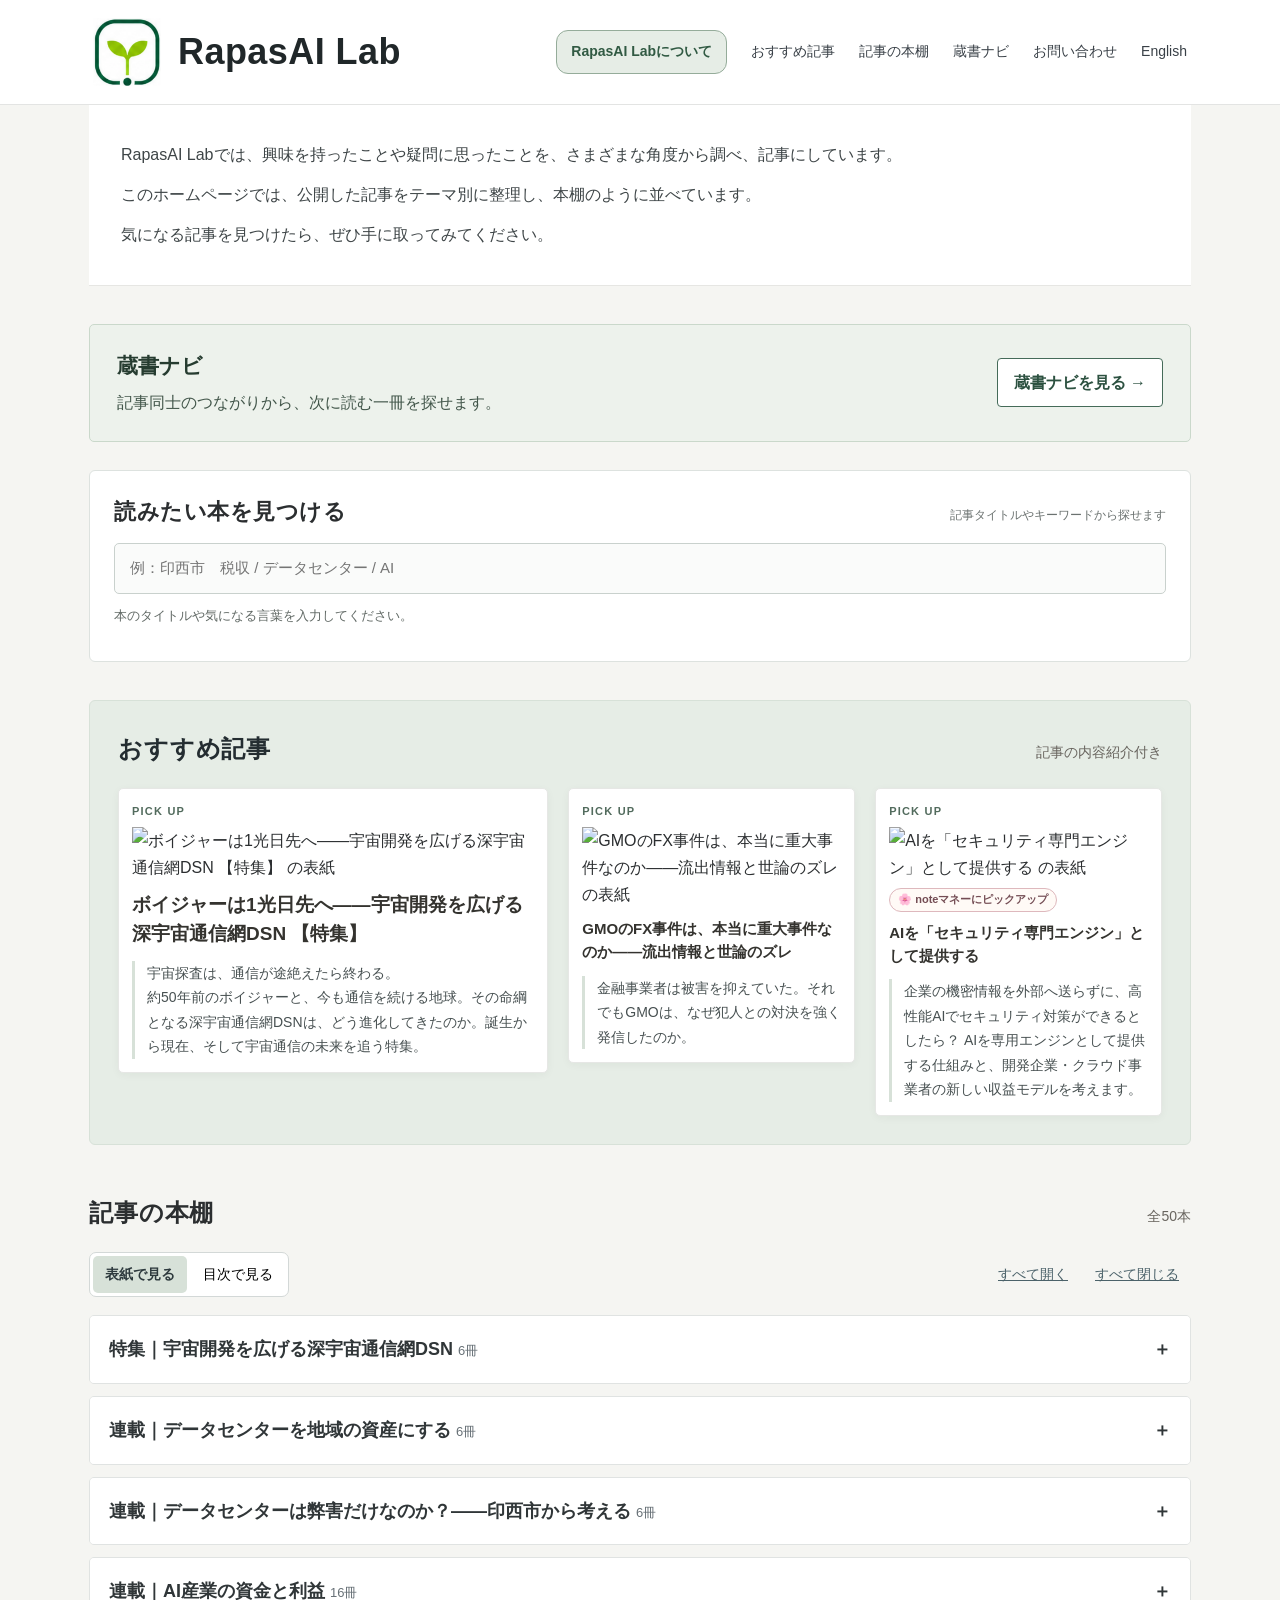
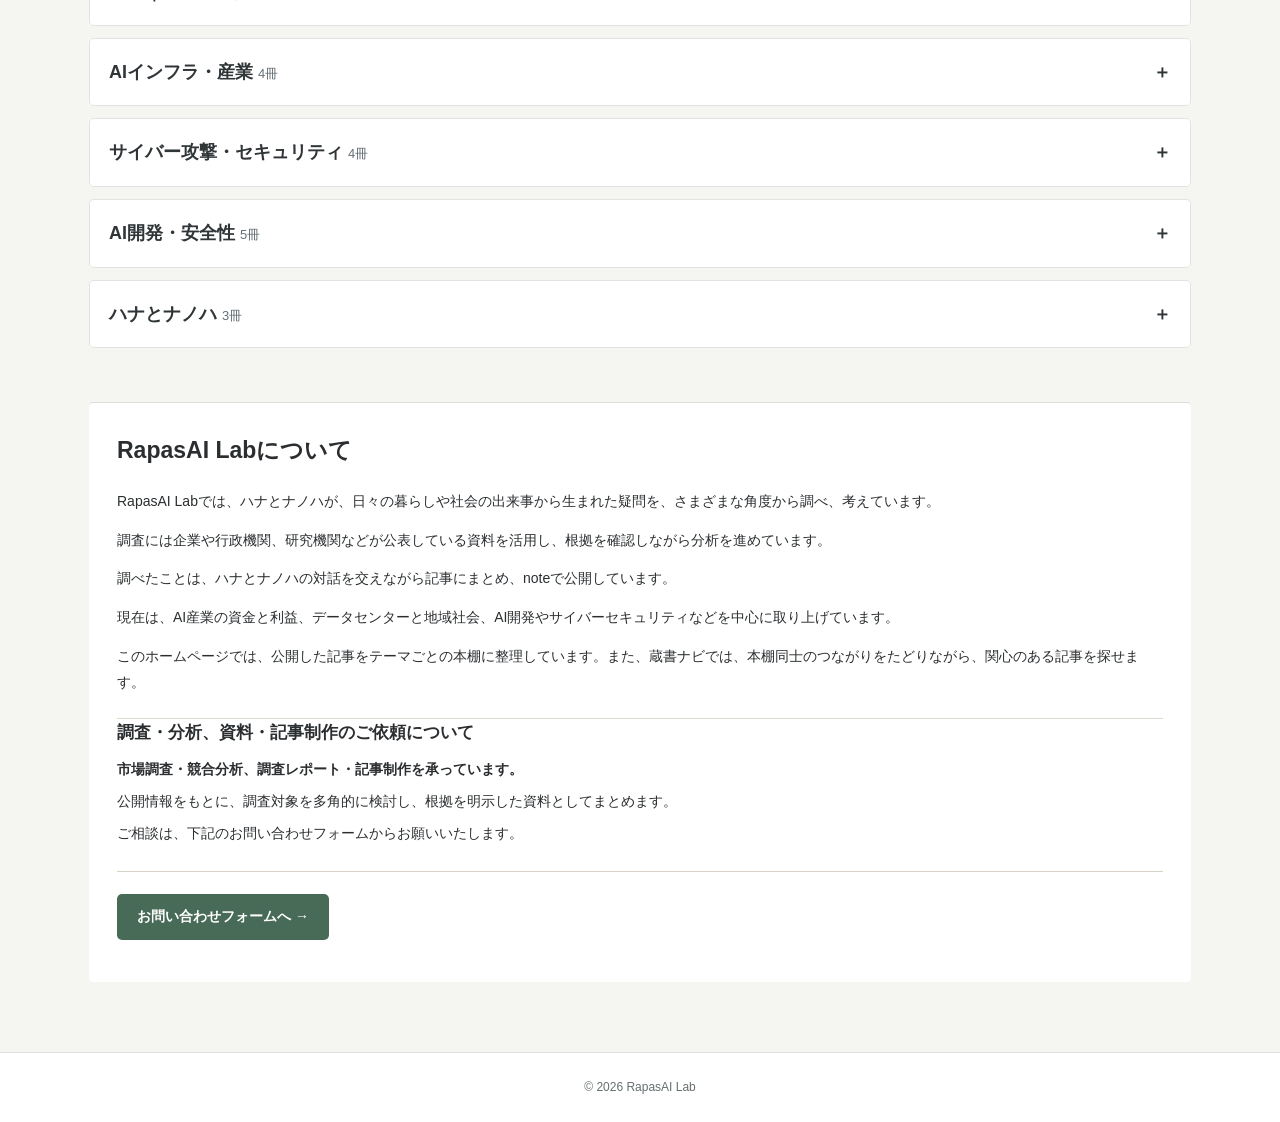
==== commit d8d6d607: "Add files via upload" ====
--- a/index.html
+++ b/index.html
@@ -1,131 +1,234 @@
-<!doctype html>
-<html lang="en">
-<head>
-<meta charset="utf-8">
-<meta name="viewport" content="width=device-width,initial-scale=1">
-<meta name="description" content="RapasAI Lab researches questions and topics of interest from multiple perspectives and publishes independent research and analysis.">
-<title>RapasAI Lab | Research Library</title>
-<meta name="author" content="RapasAI Lab">
-<meta name="publisher" content="RapasAI Lab">
-<link rel="canonical" href="https://rapasai.jp/en/">
-<meta property="og:type" content="website">
-<meta property="og:site_name" content="RapasAI Lab">
-<meta property="og:title" content="RapasAI Lab | Research Library">
-<meta property="og:url" content="https://rapasai.jp/en/">
-<script type="application/ld+json">{"@context":"https://schema.org","@type":"WebSite","name":"RapasAI Lab — English","url":"https://rapasai.jp/en/","publisher":{"@type":"Organization","name":"RapasAI Lab","url":"https://rapasai.jp/"}}</script>
-<style>
-:root{
-  --bg:#F3F6F8;--surface:#FFFFFF;--ink:#273038;--muted:#5C6871;--line:#DCE4EA;
-  --blue:#365F7A;--blue-mid:#6889A0;--blue-soft:#E7EFF5;--blue-pale:#F4F8FB;
-}
-*{box-sizing:border-box}html{scroll-behavior:smooth}body{margin:0;background:var(--bg);color:var(--ink);font-family:system-ui,-apple-system,BlinkMacSystemFont,"Segoe UI",sans-serif;line-height:1.75}a{color:inherit}
-.site-header{background:#fff;border-bottom:1px solid #E2E7EA}.site-header nav{max-width:1150px;margin:auto;display:flex;justify-content:space-between;align-items:center;padding:18px 28px;gap:22px}.brand{display:flex;align-items:center;gap:17px;text-decoration:none;min-width:0}.brand img{width:68px;height:68px;object-fit:contain}.brand span{font-weight:800;font-size:36px;line-height:1.12;letter-spacing:.012em;color:#202A31}.navlinks{display:flex;gap:24px;align-items:center;flex-wrap:wrap;font-size:14px;color:#405969}.navlinks a{text-decoration:none;white-space:nowrap}.navlinks a:hover{text-decoration:underline}
-main{max-width:1150px;margin:auto;padding:0 28px 68px}.intro{margin:0 -28px 42px;padding:36px 60px 34px;background:#fff;border-bottom:1px solid #E2E7EA}.intro-inner{max-width:1150px;margin:auto}.intro p{max-width:900px;margin:0 0 9px;line-height:1.95;font-size:16px;color:#3F4A52}.eyebrow{font-size:12px!important;font-weight:800;letter-spacing:.18em;color:#55758B!important;margin-bottom:9px!important}
-.featured{background:var(--blue-soft);border:1px solid #D3E0E8;border-radius:6px;padding:29px;margin-bottom:48px}.sectionheading{display:flex;align-items:baseline;justify-content:space-between;gap:16px;margin-bottom:20px}.sectionheading h1,.sectionheading h2{margin:0;letter-spacing:.025em}.sectionheading h1{font-size:29px}.sectionheading h2{font-size:24px}.subtitle{font-size:13px;color:#63727C}.feature-shell{background:#fff;border:1px solid #DDE6EB;border-radius:5px;padding:22px 24px;box-shadow:0 2px 9px rgba(35,55,68,.04)}.feature-label{font-size:11px;letter-spacing:.12em;font-weight:800;color:#55758B;margin:0 0 8px}.feature-title{font-size:23px;line-height:1.5;font-weight:760;margin:0 0 11px;color:#27343C}.feature-description{font-size:15px;line-height:1.9;color:#46545D;max-width:900px;margin:0}.shelfbox{margin-top:18px;background:#fff;border:1px solid #DDE5EA;border-radius:5px;overflow:hidden}.shelfhead{padding:18px 20px;background:#fff;display:flex;justify-content:space-between;align-items:center;gap:15px;font-weight:750;font-size:18px}.count{font-size:13px;color:#6A7881;font-weight:500}.shelfcontent{border-top:1px solid #E4EAEE;background:#FAFCFD;padding:30px 22px}.empty-state{min-height:150px;display:grid;place-items:center;text-align:center;color:#687781}.empty-state p{margin:0;max-width:600px;font-size:14px;line-height:1.9}.empty-state strong{display:block;color:#41515C;font-size:15px;margin-bottom:5px}
-.about{background:#fff;border:1px solid #E0E6E9;border-radius:5px;padding:28px 30px;margin-top:20px}.about h2{font-size:22px;margin:0 0 12px}.about p{margin:0;color:#4B565D;max-width:900px}.about p+p{margin-top:10px}.contact-strip{margin-top:46px;padding:29px 30px;background:#fff;border-top:3px solid #87A5B8}.contact-strip h2{font-size:22px;margin:0 0 9px}.contact-strip p{margin:0;color:#4B565D}.contact-strip a{display:inline-block;margin-top:13px;color:#315E7A;font-weight:750;text-underline-offset:3px}.site-footer{border-top:1px solid #DFE5E8;background:#fff;padding:25px 28px;color:#68747B;font-size:13px;text-align:center}
-@media(max-width:740px){.site-header nav{padding:15px;align-items:flex-start;flex-direction:column;gap:14px}.brand{gap:12px}.brand img{width:48px;height:48px}.brand span{font-size:27px}.navlinks{gap:17px;font-size:12px}main{padding:0 15px 48px}.intro{margin:0 -15px 30px;padding:26px 15px 24px}.intro p{font-size:14px}.featured{padding:19px 14px;margin-bottom:34px}.sectionheading{align-items:flex-start;flex-direction:column;gap:4px}.sectionheading h1{font-size:25px}.feature-shell{padding:18px 16px}.feature-title{font-size:20px}.shelfhead{font-size:16px;padding:15px 14px}.shelfcontent{padding:22px 14px}.about,.contact-strip{padding:22px 18px}}
-
-/* Collapsible shelf: expanded by default while this is the only English series. */
-.shelfhead{cursor:pointer;list-style:none;user-select:none}
-.shelfhead::-webkit-details-marker{display:none}
-.shelfhead::marker{content:""}
-.shelfhead:hover{background:#F4F8FB}
-.shelfhead:focus-visible{outline:3px solid #6889A0;outline-offset:-4px}
-.shelf-name{min-width:0}
-.shelf-controls{display:flex;align-items:center;gap:18px;flex:none}
-.chevron{display:inline-block;width:11px;height:11px;border-right:2px solid #365F7A;border-bottom:2px solid #365F7A;transform:rotate(45deg);transition:transform .18s ease;margin-top:-5px}
-.shelfbox[open] .chevron{transform:rotate(225deg);margin-top:5px}
-.shelfcontent{padding:22px}
-/* One card per row. Cover at left, full title and subtitle at right. */
-.article-grid{display:grid;grid-template-columns:minmax(0,1fr);gap:18px}
-.article-card{display:grid;grid-template-columns:minmax(180px,29%) minmax(0,1fr);gap:0;padding-left:16px;align-items:center;min-width:0;color:inherit;text-decoration:none;border:1px solid #DDE5EA;background:#fff;border-radius:6px;overflow:hidden;transition:border-color .15s ease,box-shadow .15s ease}
-.article-card:hover{border-color:#89AFC5;box-shadow:0 5px 18px rgba(27,70,94,.12)}
-.article-card:hover .card-title{text-decoration:underline;text-underline-offset:3px}
-.article-card:focus-visible{outline:3px solid #365F7A;outline-offset:3px}
-.card-cover{width:100%;height:auto;display:block;object-fit:contain;background:#061323;border-radius:0}
-.card-copy{padding:20px 24px;min-width:0}
-.card-caption{margin:0 0 8px;color:#365F7A;font-size:11px;font-weight:800;letter-spacing:.12em}
-.card-title{margin:0 0 7px;color:#263E50;font-family:Georgia,serif;font-size:26px;line-height:1.35}
-.card-subtitle{margin:0 0 12px;font-weight:750;font-size:17px;line-height:1.5;color:#365F7A}
-.card-desc{font-size:14px;line-height:1.8;color:#51616C;margin:0}
-@media(max-width:700px){.article-card{grid-template-columns:minmax(120px,34%) minmax(0,1fr)}.card-copy{padding:14px}.card-title{font-size:21px}.card-subtitle{font-size:15px}.card-desc{font-size:13px}.shelfcontent{padding:16px 12px}}
-@media(max-width:480px){.article-card{grid-template-columns:1fr}.card-cover{max-height:none}.card-copy{padding:15px}.card-title{font-size:22px}.card-subtitle{font-size:15px}}
-@media(prefers-reduced-motion:reduce){.chevron,.article-card{transition:none}}
-.site-footer .footer-inner{max-width:1150px;margin:0 auto;text-align:center}
-.site-footer p{margin:4px 0;line-height:1.7}
-.site-footer .footer-publisher{font-size:15px;color:#365F7A}
-.site-footer .footer-description{font-size:13px;color:#536779}
-.site-footer .footer-copyright{margin-top:12px}
-.site-footer .footer-citation{max-width:720px;margin:3px auto 0;font-size:12px}
-</style>
-</head>
-<body>
-<header class="site-header">
-  <nav>
-    <a class="brand" href="index.html" aria-label="RapasAI Lab home">
-      <img src="assets/rapasai-logo-mark.png" alt="" width="68" height="68">
-      <span>RapasAI Lab</span>
-    </a>
-    <div class="navlinks" aria-label="Site navigation">
-      <a href="#featured">Featured Research</a>
-      <a href="#about">About</a>
-      <a href="contact/index.html">Contact</a>
-      <a href="../index.html">日本語</a>
-    </div>
-  </nav>
-</header>
-
-<main>
-  <section class="intro">
-    <div class="intro-inner">
-      <p class="eyebrow">INDEPENDENT RESEARCH &amp; ANALYSIS</p>
-      <p>RapasAI Lab investigates questions and topics of interest from multiple perspectives using publicly available information.</p>
-      <p>This English site will present selected research for readers outside Japan.</p>
-    </div>
-  </section>
-
-  <section class="featured" id="featured" aria-labelledby="featured-title">
-    <div class="sectionheading">
-      <h1 id="featured-title">Featured Research</h1>
-      <div class="subtitle">English edition</div>
-    </div>
-    <div class="feature-shell">
-      <p class="feature-label">SPECIAL FEATURE</p>
-      <p class="feature-title">Voyager and the Deep Space Network</p>
-      <p class="feature-description">A research series tracing how the Deep Space Network has supported deep-space exploration—from communication with Voyager to the history, technology, infrastructure, and future of space communications.</p>
-
-      <details class="shelfbox" id="dsn-shelf" open aria-label="Voyager and the Deep Space Network article shelf">
-        <summary class="shelfhead">
-          <span class="shelf-name">Voyager and the Deep Space Network</span>
-          <span class="shelf-controls"><span class="count">2 articles</span><span class="chevron" aria-hidden="true"></span></span>
-        </summary>
-        <div class="shelfcontent">
-          <div class="article-grid"><a class="article-card" href="dsn/part-00/index.html"><img class="card-cover" src="dsn/part-00/assets/dsn-cover.png" alt="Illustration of a deep-space communications network connecting Earth and spacecraft against a star-filled sky" loading="lazy"><div class="card-copy"><p class="card-caption">SPECIAL FEATURE · INTRODUCTION</p><h3 class="card-title">Voyager, One Light-Day Away</h3><p class="card-subtitle">How the Deep Space Network Supports and Expands Space Exploration</p><p class="card-desc">Voyager is approaching a distance of one light-day from Earth. An introduction to the Deep Space Network, its history, technology, and future.</p></div></a>
-<a class="article-card" href="dsn/part-05/index.html"><img class="card-cover" src="dsn/part-05/assets/dsn-cover.png" alt="Desert radio observatory and maintenance records, cover artwork for the DSN management analysis" loading="lazy"><div class="card-copy"><p class="card-caption">SPECIAL FEATURE · PART 05</p><h3 class="card-title">Why Has the Deep Space Network Approached Its Limits?</h3><p class="card-subtitle">Rebuilding the DSN in Light of Twenty Years of Management</p><p class="card-desc">An examination of two decades of GAO and NASA OIG audits, DSN capacity shortages, management decisions, and proposals for sustaining deep-space communications.</p></div></a></div>
-        </div>
-      </details>
-    </div>
-  </section>
-
-  <section class="about" id="about" aria-labelledby="about-title">
-    <h2 id="about-title">About RapasAI Lab</h2>
-    <p>RapasAI Lab is an independent research and analysis project based in Japan. We examine technology, industry, infrastructure, and related social issues through public-source research.</p>
-    <p>The main Japanese site contains the full research library. Selected works will be published here in English.</p>
-  </section>
-
-  <section class="contact-strip" aria-labelledby="contact-title">
-    <h2 id="contact-title">Contact</h2>
-    <p>For inquiries about research, analysis, or article production, please use the contact form.</p>
-    <a href="contact/index.html">Go to Contact →</a>
-  </section>
-</main>
-<footer class="site-footer" aria-label="Publisher and copyright information">
-  <div class="footer-inner">
-    <p class="footer-publisher"><strong>RapasAI Lab</strong></p>
-    <p class="footer-description">Independent Research &amp; Analysis</p>
-    <p class="footer-copyright">© 2026 RapasAI Lab. All rights reserved.</p>
-    <p class="footer-citation">When citing our research, please credit RapasAI Lab and link to the relevant article.</p>
-  </div>
-</footer>
-</body>
-</html>
+<!doctype html><html lang="ja"><head><meta charset="utf-8"><meta name="viewport" content="width=device-width,initial-scale=1"><meta name="description" content="RapasAI Labでは、興味を持ったことや疑問に思ったことを、さまざまな角度から調べ、記事にしています。"><title>RapasAI Lab｜記事の本棚</title><style>*{box-sizing:border-box}body{margin:0;background:#f8f8fd;color:#2c2a39;font-family:-apple-system,BlinkMacSystemFont,"Hiragino Kaku Gothic ProN","Yu Gothic",sans-serif;line-height:1.7}button{font:inherit;cursor:pointer}a{color:inherit}header{border-bottom:1px solid #deddee;background:#fff}nav{max-width:1150px;margin:auto;display:flex;justify-content:space-between;align-items:center;padding:15px 24px;gap:14px}.logo{font-weight:800;letter-spacing:.035em;font-size:24px}.navlinks{font-size:14px;color:#666276}main{max-width:1150px;margin:auto;padding:38px 24px 70px}.intro{max-width:850px;margin-bottom:42px}.intro p{margin:0 0 12px}h1{font-size:32px;margin:0 0 20px;letter-spacing:.02em}h2{font-size:24px;margin:0}.subtitle{font-size:14px;color:#6f6a84}.sectionheading{display:flex;align-items:baseline;justify-content:space-between;margin-bottom:18px;gap:12px}.featured{margin:0 0 45px}.feature-grid{display:grid;gap:18px}.feature-card,.book{min-width:0}.cover{width:100%;aspect-ratio:1.9/1;object-fit:contain;display:block;border-radius:5px}.feature-card .cover{aspect-ratio:1.9/1}.booktitle{font-weight:650;font-size:15px;line-height:1.55;margin-top:9px;overflow-wrap:anywhere}.meta{font-size:12px;color:#777289;margin:5px 0}.shelfbox{margin:13px 0;border:1px solid #e0deed;border-radius:9px;overflow:hidden;background:#fff}.shelfhead{width:100%;padding:17px 20px;background:#eeeefa;border:0;color:#36314b;display:flex;align-items:center;justify-content:space-between;font-weight:750;font-size:18px;text-align:left}.shelfhead:hover{background:#e7e5f6}.shelfhead .count{font-size:13px;color:#6d6782;font-weight:400}.shelfcontent{padding:22px;background:#fcfbff}.bookgrid{display:grid;grid-template-columns:repeat(4,minmax(0,1fr));gap:21px}.book .cover{aspect-ratio:1.9/1}.indexrow{padding:11px 2px;border-bottom:1px solid #e8e6f0;display:flex;gap:12px;align-items:baseline}.indexrow:last-child{border-bottom:0}.indexrow .num{color:#77708c;font-size:12px;flex-shrink:0}.indexrow .booktitle{margin:0}.switch{display:flex;gap:4px;align-items:center;border:1px solid #dcd8e9;padding:3px;border-radius:7px;background:white}.switch button,.allbuttons button{border:0;background:transparent;padding:7px 12px;border-radius:5px;font-size:14px}.switch button.active{background:#dedcf1;color:#28243d;font-weight:700}.controls{display:flex;justify-content:space-between;align-items:center;flex-wrap:wrap;gap:10px;margin-bottom:18px}.allbuttons{display:flex;gap:3px}.allbuttons button{text-decoration:underline;color:#65617b}.contact{margin-top:54px;padding:23px 26px;border-top:2px solid #d8d4eb}.contact h2{font-size:23px}.contact p{font-size:14px}.contact a{font-weight:700;text-decoration:underline}.notlinked{color:#777285}.footer{font-size:12px;color:#85809a;text-align:center;padding:24px;border-top:1px solid #e5e2f2}.mode-note{font-size:12px;color:#777289}.book a,.feature-card a{text-decoration:none}.book a:hover .booktitle,.feature-card a:hover .booktitle{text-decoration:underline}button:focus-visible,a:focus-visible{outline:3px solid #6964aa;outline-offset:2px}@media(max-width:740px){nav{padding:15px}.logo{font-size:20px}.navlinks{font-size:12px}main{padding:27px 15px 50px}h1{font-size:27px}.intro{margin-bottom:28px}h2{font-size:21px}.bookgrid{grid-template-columns:repeat(2,minmax(0,1fr));gap:14px}.shelfhead{font-size:16px;padding:14px}.shelfcontent{padding:14px}.feature-grid{grid-template-columns:repeat(2,minmax(0,1fr))!important}.feature-card:last-child:nth-child(odd){grid-column:span 2}.feature-card:last-child:nth-child(odd) .cover{aspect-ratio:2.4/1}.cover{aspect-ratio:1.65/1}.feature-card .cover{aspect-ratio:1.65/1}.booktitle{font-size:13px}.contact{padding:20px 0}}
+
+.feature-grid{grid-template-columns:1.5fr 1fr 1fr}.feature-card:first-child{grid-row:span 1}.feature-card:first-child .cover{aspect-ratio:1.6/1}.featured{border-top:3px solid #bab3dc;border-bottom:1px solid #d7d3e7;padding:20px 0 30px}.shelfbox{border-radius:0;border-width:0 0 1px 0}.shelfhead{border-left:5px solid #beb8df;background:#eae8f7}.shelfcontent{border-left:5px solid #eeedf7}.feature-card:first-child .booktitle{font-size:19px}.intro{border-left:3px solid #c9c3e4;padding-left:23px}@media(max-width:740px){.feature-grid{grid-template-columns:repeat(2,minmax(0,1fr))}.feature-card:first-child{grid-column:span 2}.feature-card:first-child .cover{aspect-ratio:1.9/1}.intro{padding-left:14px}}
+/* v2: quiet light greige, paper-white books, warmer featured platform */
+body{background:#EDEBE6;color:#34332F}
+header{background:#FAF9F6;border-bottom:1px solid #D6D1C8}
+.navlinks{color:#5D5A54}
+.intro{border-left:0;padding-left:0;max-width:860px;margin-bottom:39px}
+.intro h1{display:none}
+.intro p{line-height:1.9;color:#403E3A}
+main{padding-top:35px}
+.subtitle,.mode-note,.meta{color:#68645E}
+.featured{background:#F7F4EB;border:1px solid #E1D9CB;border-top:4px solid #AAA196;border-radius:3px;padding:25px 27px 28px;margin-bottom:44px}
+.feature-grid{grid-template-columns:1.5fr 1fr 1fr;align-items:start;gap:20px}
+.feature-card .cover{border:1px solid #E3DDD5;aspect-ratio:1.8/1;background:#fff}
+.feature-card:first-child .cover{aspect-ratio:1.6/1}
+.feature-card:first-child .booktitle{font-size:19px}
+.feature-card{display:flex;flex-direction:column;gap:6px}
+.recommendation{margin:6px 0 0;font-size:13px;line-height:1.75;color:#5D5145;border-left:2px solid #C5B9A7;padding-left:11px}
+.featured-tag{font-size:11px;letter-spacing:.08em;color:#6B6258;font-weight:750}
+.shelfbox{margin:15px 0;border:1px solid #DCD7CD;border-radius:4px;background:#F7F6F2;overflow:hidden}
+.shelfhead{border:0;border-left:6px solid #B5ADA0;background:#DDD8D0;color:#383631;padding:17px 20px}
+.shelfhead:hover{background:#D5CFC5}
+.shelfhead .count{color:#59544D}
+.shelfcontent{border-left:6px solid #D8D1C6;background:#F6F5F1;padding:22px}
+.book{background:#fff;padding:9px;border:1px solid #E8E3DD;border-radius:3px}
+.book .cover{border-radius:2px}
+.booktitle{color:#34332F}
+.indexrow{background:#fff;padding:13px 15px;border-bottom:1px solid #E5E0D9}
+.indexrow .num{color:#756E64}
+.switch{border-color:#CBC4BA}
+.switch button.active{background:#D5CEC4;color:#292723}
+.allbuttons button{color:#5F5B54}
+.contact{border-top:2px solid #C7C0B6}
+.footer{border-top:1px solid #D5CFC5;color:#6E6961}
+button:focus-visible,a:focus-visible{outline:3px solid #73685A;outline-offset:3px}
+@media(max-width:740px){
+ .featured{padding:17px 13px 19px;margin-bottom:34px}
+ .feature-grid{grid-template-columns:repeat(2,minmax(0,1fr));gap:16px}
+ .feature-card:first-child{grid-column:span 2}
+ .feature-card:first-child .cover{aspect-ratio:1.9/1}
+ .recommendation{font-size:12px}
+ .shelfhead{padding:14px 12px}
+ .shelfcontent{padding:12px}
+ .book{padding:6px}
+}
+
+/* Third prototype: official business site masthead, editorial shelves only */
+.site-header{background:#FCFBF9;border-bottom:1px solid #D8D3CB}
+.site-header nav{max-width:1150px;padding:20px 28px}
+.brand{display:flex;align-items:center;gap:17px;text-decoration:none;color:#272725;min-width:0}
+.brand img{height:68px;width:68px;object-fit:contain;flex-shrink:0}
+.brand span{font-weight:800;font-size:36px;line-height:1.12;letter-spacing:.012em}
+.navlinks{display:flex;gap:24px;align-items:center;flex-wrap:wrap;font-size:14px;color:#514D47}
+.navlinks a{text-decoration:none;white-space:nowrap}.navlinks a:hover{text-decoration:underline}
+main{padding-top:0}
+.intro{max-width:none;margin:0 0 48px;padding:38px 32px 34px;background:#FAF9F6;border-bottom:1px solid #DED9D0}
+.intro p{max-width:880px;margin:0 0 9px;line-height:1.95;font-size:16px}
+.intro p:last-child{margin-bottom:0}
+.featured{border:1px solid #DED8CE;border-top:0;border-radius:3px;background:#F7F4EB}
+.featured h2,.sectionheading h2{letter-spacing:.035em}
+.featured-tag{letter-spacing:.11em}
+.recommendation{font-size:14px;line-height:1.75;color:#4B453E}
+.shelfhead{border-left:5px solid #ABA196;background:#DEDAD3}
+.shelfcontent{border-left:5px solid #D4CBC0}
+.contact{margin-top:62px;background:#F9F8F5;border-top:2px solid #BCB3A7;padding:30px}
+@media(max-width:740px){
+.site-header nav{padding:15px;align-items:flex-start;flex-direction:column;gap:14px}
+.brand{gap:12px}.brand img{height:48px;width:48px}.brand span{font-size:27px}
+.navlinks{gap:18px;font-size:12px}
+.intro{padding:25px 16px 23px;margin-bottom:30px}.intro p{font-size:14px;line-height:1.85}
+.featured{padding:20px 14px}.contact{padding:23px 16px}
+}
+
+/* v4: official white-forward corporate shell, restrained editorial accent */
+body{background:#F5F5F2;color:#2B2E30}
+.site-header{background:#FFFFFF;border-bottom:1px solid #E3E4E3}
+.site-header nav{padding-top:18px;padding-bottom:18px}
+.brand{color:#202729}
+.navlinks{color:#394047}
+main{padding-top:0}
+.intro{background:#FFFFFF;border-bottom:1px solid #E6E6E3;margin-bottom:38px;padding:34px 32px}
+.intro p{color:#3E4547}
+.featured{background:#E6EDE6;border:1px solid #D7E1D8;border-top:1px solid #D7E1D8;border-radius:6px;padding:28px;margin-bottom:48px}
+.featured h2{color:#242D31}
+.featured-tag{color:#526B5D}
+.feature-card{background:#FFFFFF;border:1px solid #E6E7E5;border-radius:5px;padding:13px;box-shadow:0 2px 9px rgba(29,35,34,.045)}
+.feature-card .cover{border:0}.cover-placeholder{background:#f3f1ec;border:1px solid #e3ddd5}
+.recommendation{white-space:pre-line;color:#475051;border-left:3px solid #D7E1D8;padding-left:12px}
+.shelfbox{background:#FFFFFF;border:1px solid #E0E3E2;border-radius:5px;margin:12px 0;overflow:hidden}
+.shelfhead{background:#FFFFFF;border:0;border-left:0;border-bottom:0;color:#303638;padding:18px 19px}
+.shelfhead:hover{background:#F6F7F7}
+.shelfhead .count{color:#677076}
+.shelfcontent{border:0;border-top:1px solid #E6E8E7;background:#FAFAF9;padding:20px}
+.book{border:1px solid #E9EAE8;background:#FFFFFF}
+.indexrow{border-bottom-color:#E8EAE9}
+.switch{border-color:#D3D8D7}
+.switch button.active{background:#D7E1D8;color:#2D393D}
+.allbuttons button{color:#4B626A}
+.contact{background:#FFFFFF;border-top:1px solid #D8DFDC;border-radius:4px;padding:28px;margin-top:54px}
+.footer{background:#FFFFFF;border-top:1px solid #E0E2E0;color:#656E70}
+button:focus-visible,a:focus-visible{outline:3px solid #526B5D;outline-offset:3px}
+@media(max-width:740px){.intro{padding:24px 16px;margin-bottom:25px}.featured{padding:17px 12px;margin-bottom:32px}.feature-card{padding:9px}.shelfhead{padding:14px}.shelfcontent{padding:12px}.contact{padding:20px 16px}}
+
+/* Production refinements */
+.contact-link{display:inline-flex;align-items:center;background:#486B58;color:#fff!important;text-decoration:none!important;padding:11px 20px;border-radius:5px;font-weight:700}.contact-link:hover{background:#375443}.contact-link:focus-visible{outline:3px solid #243e2c;outline-offset:3px}.featured .feature-card:first-child{grid-column:auto}.navlinks a:hover{text-decoration:underline}@media(max-width:740px){.featured .feature-card:first-child{grid-column:span 2}}
+.service-notice{border-top:1px solid #DED9D0;border-bottom:1px solid #DED9D0;padding:18px 0 14px;margin:20px 0}.intro .service-notice-heading{font-size:18px;line-height:1.75;margin-bottom:8px}.service-notice a{text-decoration:underline;text-underline-offset:3px}@media(max-width:650px){.intro .service-notice-heading{font-size:16px}}
+/* noteマネー掲載実績。既存のおすすめ「PICK UP」とは独立。 */
+.pickup-cover-wrap{position:relative;display:block}
+.note-money-pop{position:absolute;right:7px;top:7px;max-width:calc(100% - 14px);white-space:nowrap;z-index:1;display:inline-flex;align-items:center;gap:4px;background:#fffaf6;color:#744d54;border:1px solid #deb8bd;border-radius:16px;padding:3px 8px;font-size:11px;font-weight:700;line-height:1.45;box-shadow:0 1px 4px rgba(0,0,0,.12)}
+.note-money-inline{position:static;margin-left:8px;vertical-align:middle;white-space:normal;box-shadow:none}
+@media(max-width:740px){.note-money-pop{font-size:10px;padding:2px 5px;right:4px;top:4px}.note-money-inline{margin-left:5px}}
+
+/* Book search */
+.book-search{margin:0 0 38px;background:#FFFFFF;border:1px solid #DDE2DF;border-radius:6px;padding:22px 24px}
+.book-search-head{display:flex;align-items:baseline;justify-content:space-between;gap:14px;margin-bottom:13px}
+.book-search h2{font-size:22px;margin:0;letter-spacing:.025em}
+.book-search-note{font-size:12px;color:#6B7270}
+.searchbox{position:relative}
+.searchbox input{width:100%;border:1px solid #C9D1CD;border-radius:5px;background:#FAFBFA;color:#252B29;padding:13px 44px 13px 15px;font:inherit;font-size:15px;line-height:1.5}
+.searchbox input:focus{outline:3px solid rgba(72,107,88,.22);border-color:#486B58;background:#fff}
+.searchbox input::-webkit-search-cancel-button{-webkit-appearance:none;appearance:none;display:none}
+.searchbox input::-webkit-search-decoration{-webkit-appearance:none}
+.search-clear{position:absolute;right:8px;top:50%;transform:translateY(-50%);width:32px;height:32px;border:0;border-radius:50%;background:transparent;color:#6A716D;font-size:20px;line-height:1;display:none;align-items:center;justify-content:center}
+.search-clear:hover{background:#EEF2EF}
+.search-clear.visible{display:flex}
+.search-status{margin:11px 0 0;font-size:13px;color:#626A66;min-height:1.6em}
+.search-results{display:grid;grid-template-columns:repeat(2,minmax(0,1fr));gap:10px;margin-top:12px}
+.search-result{display:block;text-decoration:none;background:#F8F9F7;border:1px solid #E3E6E3;border-radius:5px;padding:12px 14px}
+.search-result:hover{background:#F0F4F1;border-color:#CBD6D0}
+.search-result-title{font-weight:700;font-size:14px;line-height:1.55}
+.search-result-shelf{font-size:11px;color:#6D746F;margin-top:4px}
+.search-empty{grid-column:1/-1;margin:0;padding:13px 0;color:#6B7270;font-size:14px}
+@media(max-width:740px){.book-search{padding:18px 14px;margin-bottom:28px}.book-search-head{display:block}.book-search h2{font-size:20px}.book-search-note{display:block;margin-top:3px}.search-results{grid-template-columns:1fr}.searchbox input{font-size:16px}}
+
+/* 蔵書ナビへの入口：既存の本棚デザインと調和 */
+.library-entry{display:flex;align-items:center;justify-content:space-between;gap:20px;flex-wrap:wrap;margin:0 0 28px;padding:23px 27px;background:#EDF2EC;border:1px solid #CAD8CB;border-radius:5px}
+.library-entry h2{font-size:21px;margin:0 0 6px;color:#263C30}.library-entry p{margin:0;line-height:1.8;color:#42564A}.library-entry-link{display:inline-block;text-decoration:none;font-weight:700;border:1px solid #456B59;background:#fff;color:#2C5140;border-radius:4px;padding:10px 16px;white-space:nowrap}.library-entry-link:hover{background:#DCE8DE}.contact .service-notice{margin:0 0 22px;padding:0 0 18px;border-bottom:1px solid #D8D2C8}.contact .service-notice p{margin:0 0 8px}.contact .service-notice-heading{font-size:17px}
+@media(max-width:740px){.library-entry{padding:18px 16px}.library-entry-link{width:100%;text-align:center}}
+
+/* 上部の事業紹介入口とページ下部の紹介欄 */
+.navlinks .about-nav{display:inline-block;background:#E6EDE6;border:1px solid #95AC9A;color:#315A43;font-weight:700;border-radius:12px;padding:9px 14px;text-decoration:none}
+.navlinks .about-nav:hover{background:#D9E6DC;text-decoration:none}
+.navlinks .about-nav:focus-visible{outline:3px solid #315A43;outline-offset:3px}
+#about{scroll-margin-top:22px}
+.about-description{margin:18px 0 22px}
+.about-description p{margin:0 0 12px;line-height:1.9}
+.contact .service-notice h3{font-size:17px;line-height:1.6;margin:0 0 12px}
+@media(max-width:740px){.navlinks .about-nav{padding:7px 10px;border-radius:8px}.about-description p{font-size:14px}}
+/* 表紙とPOPの表示修正：画像の端もPOPの下も隠さない */
+.cover-no-crop,.feature-card .cover-no-crop,.book .cover-no-crop,.feature-card:first-child .cover-no-crop{object-fit:contain!important;background:#fff!important}
+.pickup-cover-wrap{display:block!important}
+.pickup-cover-wrap .note-money-pop{position:static!important;display:inline-flex!important;max-width:100%!important;white-space:normal!important;margin-top:7px;box-shadow:none!important}
+/* 表紙の元画像比率を保持し、画像枠も同じ高さにする */ .cover,.feature-card .cover,.feature-card:first-child .cover,.book .cover{width:100%!important;height:auto!important;aspect-ratio:auto!important;object-fit:contain!important;background:transparent!important} .feature-card:last-child:nth-child(odd) .cover{aspect-ratio:auto!important} 
+/* 2026-10-30: 全表紙を元画像の縦横比で表示する。固定枠による切り抜きを禁止。 */
+.feature-card a .pickup-cover-wrap, .book a .pickup-cover-wrap {display:block !important; height:auto !important; aspect-ratio:auto !important; overflow:visible !important;}
+.feature-card a img.cover, .feature-card:first-child a img.cover, .feature-card:last-child:nth-child(odd) a img.cover,
+.book a img.cover, .pickup-cover-wrap > img.cover {display:block !important; width:100% !important; max-width:100% !important; height:auto !important; max-height:none !important; min-height:0 !important; aspect-ratio:auto !important; object-fit:fill !important; object-position:center !important; overflow:visible !important;}
+</style></head><body><header class="site-header"><nav aria-label="主要ナビゲーション"><a href="#top" class="brand" aria-label="RapasAI Lab トップ"><img src="assets/rapasai-logo-mark.png" alt="RapasAI Lab ロゴ"><span>RapasAI Lab</span></a><div class="navlinks"><a class="about-nav" href="#about">RapasAI Labについて</a><a href="#featured">おすすめ記事</a><a href="#books">記事の本棚</a><a href="library/" target="_blank" rel="noopener noreferrer">蔵書ナビ</a><a href="ask/index.html" target="_blank" rel="noopener noreferrer">お問い合わせ</a><a href="en/" lang="en" hreflang="en">English</a></div></nav></header><main id="top"><section class="intro" aria-label="RapasAI Labについて"><p>RapasAI Labでは、興味を持ったことや疑問に思ったことを、さまざまな角度から調べ、記事にしています。</p><p>このホームページでは、公開した記事をテーマ別に整理し、本棚のように並べています。</p><p>気になる記事を見つけたら、ぜひ手に取ってみてください。</p></section><section class="library-entry" aria-labelledby="library-entry-title"><div><h2 id="library-entry-title">蔵書ナビ</h2><p>記事同士のつながりから、次に読む一冊を探せます。</p></div><a class="library-entry-link" href="library/" target="_blank" rel="noopener noreferrer">蔵書ナビを見る →</a></section><section class="book-search" id="book-search" aria-labelledby="book-search-title"><div class="book-search-head"><h2 id="book-search-title">読みたい本を見つける</h2><span class="book-search-note">記事タイトルやキーワードから探せます</span></div><div class="searchbox"><input id="book-search-input" type="search" inputmode="search" autocomplete="off" placeholder="例：印西市　税収 / データセンター / AI" aria-label="読みたい本を検索" aria-controls="book-search-results"><button id="book-search-clear" class="search-clear" type="button" aria-label="検索語を消す">×</button></div><p id="book-search-status" class="search-status" aria-live="polite">本のタイトルや気になる言葉を入力してください。</p><div id="book-search-results" class="search-results"></div></section><section class="featured" id="featured"><div class="sectionheading"><h2>おすすめ記事</h2><span class="subtitle">記事の内容紹介付き</span></div><div id="featured-items" class="feature-grid"></div></section><section id="books"><div class="sectionheading"><h2>記事の本棚</h2><span class="subtitle" id="article-count">記事を読み込み中</span></div><div class="controls"><div class="switch" role="group" aria-label="本棚の表示方法"><button type="button" data-mode="covers">表紙で見る</button><button type="button" data-mode="index">目次で見る</button></div><div class="allbuttons"><button id="expand" type="button">すべて開く</button><button id="collapse" type="button">すべて閉じる</button></div></div><div id="shelves"></div></section><section class="contact" id="about" aria-labelledby="about-title"><h2 id="about-title">RapasAI Labについて</h2><div class="about-description"><p>RapasAI Labでは、ハナとナノハが、日々の暮らしや社会の出来事から生まれた疑問を、さまざまな角度から調べ、考えています。</p><p>調査には企業や行政機関、研究機関などが公表している資料を活用し、根拠を確認しながら分析を進めています。</p><p>調べたことは、ハナとナノハの対話を交えながら記事にまとめ、noteで公開しています。</p><p>現在は、AI産業の資金と利益、データセンターと地域社会、AI開発やサイバーセキュリティなどを中心に取り上げています。</p><p>このホームページでは、公開した記事をテーマごとの本棚に整理しています。また、蔵書ナビでは、本棚同士のつながりをたどりながら、関心のある記事を探せます。</p></div><div class="service-notice"><h3>調査・分析、資料・記事制作のご依頼について</h3><p><strong>市場調査・競合分析、調査レポート・記事制作を承っています。</strong></p><p>公開情報をもとに、調査対象を多角的に検討し、根拠を明示した資料としてまとめます。</p><p>ご相談は、下記のお問い合わせフォームからお願いいたします。</p></div><p><a class="contact-link" href="ask/index.html" target="_blank" rel="noopener noreferrer">お問い合わせフォームへ →</a></p></section></main><footer class="footer">© 2026 RapasAI Lab</footer><script>
+const cats=[['special','特集｜宇宙開発を広げる深宇宙通信網DSN'],['regional_assets_series','連載｜データセンターを地域の資産にする'],['inzai_series','連載｜データセンターは弊害だけなのか？――印西市から考える'],['series','連載｜AI産業の資金と利益'],['infra','AIインフラ・産業'],['cyber_security','サイバー攻撃・セキュリティ'],['safety','AI開発・安全性'],['daily','ハナとナノハ']];
+let allArticles=[];
+let mode='covers';
+let expanded=new Set();
+const esc=s=>String(s).replace(/[&<>"']/g,c=>({'&':'&amp;','<':'&lt;','>':'&gt;','"':'&quot;',"'":'&#39;'}[c]));
+function link(item,contents){return item.url?`<a href="${esc(item.url)}" target="_blank" rel="noopener noreferrer">${contents}</a>`:`<div>${contents}</div>`}
+function coverMarkup(item,alt){return item.cover?`<img class="cover${item.id===44?' cover-no-crop':''}" src="${esc(item.cover)}" loading="lazy" alt="${esc(alt)}">`:`<div class="cover cover-placeholder" aria-label="表紙画像はnote同期後に表示されます"></div>`}
+function noteMoneyPop(item,inline=false){return item.id!==44 && item.note_money_pickup===true?`<span class="note-money-pop${inline?' note-money-inline':''}" aria-label="noteマネーにピックアップ">🌸 noteマネーにピックアップ</span>`:''}
+function coverWithPop(item,alt){return `<span class="pickup-cover-wrap">${coverMarkup(item,alt)}${noteMoneyPop(item)}</span>`}
+function article(item,featured=false,idx=0){if(mode==='index'&&!featured)return `<div class="indexrow"><span class="num">${String(idx+1).padStart(2,'0')}</span>${link(item,`<div class="booktitle">${esc(item.title)}${noteMoneyPop(item,true)}</div>`)}</div>`;return `<div class="${featured?'feature-card':'book'}">${link(item,`${coverWithPop(item,'記事の表紙')}<div class="booktitle">${esc(item.title)}</div>`)}</div>`}
+function featureArticle(item){return `<div class="feature-card"><div class="featured-tag">PICK UP</div>${link(item,`${coverWithPop(item,item.title+' の表紙')}<div class="booktitle">${esc(item.title)}</div>`)}<p class="recommendation">${esc(item.recommendation||'')}</p></div>`}
+function normalizeSearchText(value){return String(value||'').normalize('NFKC').toLowerCase().replace(/[\s　]+/g,' ').trim()}
+function categoryLabel(id){const found=cats.find(x=>x[0]===id);return found?found[1]:''}
+function renderBookSearch(){
+  const input=document.querySelector('#book-search-input');
+  const results=document.querySelector('#book-search-results');
+  const status=document.querySelector('#book-search-status');
+  const clear=document.querySelector('#book-search-clear');
+  if(!input||!results||!status||!clear)return;
+  const q=normalizeSearchText(input.value);
+  clear.classList.toggle('visible',Boolean(q));
+  if(!q){results.innerHTML='';status.textContent='本のタイトルや気になる言葉を入力してください。';return}
+  const terms=q.split(' ').filter(Boolean);
+  const matches=allArticles.filter(item=>{
+    const hay=normalizeSearchText([item.title,categoryLabel(item.category),item.recommendation||''].join(' '));
+    return terms.every(term=>hay.includes(term));
+  });
+  status.textContent=matches.length?`${matches.length}冊見つかりました`:'該当する本は見つかりませんでした';
+  results.innerHTML=matches.length?matches.map(item=>`<a class="search-result" href="${esc(item.url)}" target="_blank" rel="noopener noreferrer"><div class="search-result-title">${esc(item.title)}</div><div class="search-result-shelf">${esc(categoryLabel(item.category))}</div></a>`).join(''):'<p class="search-empty">別の言葉でも探してみてください。</p>';
+}
+function render(){
+  // おすすめ記事は記事データの設定から選ぶ。特定の枠名に依存しない。
+  const picks=allArticles.filter(x=>typeof x.recommendation_slot==='string'&&x.recommendation_slot.trim()&&typeof x.recommendation==='string'&&x.recommendation.trim())
+    .sort((a,b)=>(a.recommendation_slot==='voyager_special_pick'?-1:0)-(b.recommendation_slot==='voyager_special_pick'?-1:0)||(b.published_at||'').localeCompare(a.published_at||'')||Number(b.id)-Number(a.id));
+  document.querySelector('#featured-items').innerHTML=picks.map(featureArticle).join('');
+  document.querySelector('#article-count').textContent=`全${allArticles.length}本`;
+  document.querySelector('#shelves').innerHTML=cats.map(([id,label])=>{
+    const items=allArticles.filter(x=>x.category===id).sort((a,b)=>id==='special'?(a.published_at||'').localeCompare(b.published_at||'')||Number(a.id)-Number(b.id):(id==='series'||id==='inzai_series'||id==='regional_assets_series')?a.series_order-b.series_order:0),isOpen=expanded.has(id);
+    return `<section class="shelfbox"><button class="shelfhead" aria-expanded="${isOpen}" data-shelf="${id}"><span>${label} <span class="count">${items.length}冊</span></span><span aria-hidden="true">${isOpen?'−':'＋'}</span></button>${isOpen?`<div class="shelfcontent ${mode==='covers'?'bookgrid':''}">${items.map((x,i)=>article(x,false,i)).join('')}</div>`:''}</section>`
+  }).join('');
+  document.querySelectorAll('[data-shelf]').forEach(b=>b.onclick=()=>{const id=b.dataset.shelf;expanded.has(id)?expanded.delete(id):expanded.add(id);render()});
+  document.querySelectorAll('[data-mode]').forEach(b=>{b.classList.toggle('active',b.dataset.mode===mode);b.setAttribute('aria-pressed',String(b.dataset.mode===mode))});
+}
+async function loadArticles(){
+  try{
+    const response=await fetch(`articles.json?v=${Date.now()}`,{cache:'no-store'});
+    if(!response.ok) throw new Error(`HTTP ${response.status}`);
+    const data=await response.json();
+    if(!Array.isArray(data)) throw new Error('articles.json の形式が不正です');
+    // published_at を基準に降順。ID は同日公開時の安定した補助キー。
+    const isValidDate=s=>typeof s==='string'&&/^\d{4}-\d{2}-\d{2}$/.test(s)&&!Number.isNaN(Date.parse(s+'T00:00:00Z'));
+    const ready=data.filter(x=>x && x.title && x.url && (!x.published_at || isValidDate(x.published_at)));
+    const pickSlots=ready.filter(x=>typeof x.recommendation_slot==='string'&&x.recommendation_slot.trim()&&typeof x.recommendation==='string'&&x.recommendation.trim());
+    if(pickSlots.length!==3 || new Set(pickSlots.map(x=>x.recommendation_slot)).size!==3) throw new Error('おすすめ記事は重複しない3件で設定してください');
+    allArticles=[...ready].sort((a,b)=>b.published_at.localeCompare(a.published_at)||Number(b.id)-Number(a.id));
+    render();
+    renderBookSearch();
+  }catch(error){
+    console.error(error);
+    document.querySelector('#article-count').textContent='記事データを読み込めませんでした';
+    document.querySelector('#featured-items').innerHTML='<p class="mode-note">記事データを読み込めませんでした。公開サイト上で再読み込みしてください。</p>';
+    document.querySelector('#shelves').innerHTML='<p class="mode-note">ローカルで直接開いた場合、ブラウザの制限により articles.json を読み込めないことがあります。</p>';
+  }
+}
+document.addEventListener('DOMContentLoaded',()=>{
+  document.querySelectorAll('[data-mode]').forEach(b=>b.onclick=()=>{mode=b.dataset.mode;render()});
+  document.querySelector('#expand').onclick=()=>{expanded=new Set(cats.map(x=>x[0]));render()};
+  document.querySelector('#collapse').onclick=()=>{expanded=new Set;render()};
+  const searchInput=document.querySelector('#book-search-input');
+  const searchClear=document.querySelector('#book-search-clear');
+  searchInput.addEventListener('input',renderBookSearch);
+  searchClear.addEventListener('click',()=>{searchInput.value='';renderBookSearch();searchInput.focus()});
+  loadArticles();
+});
+</script><script src="assets/analytics.js"></script></body></html>
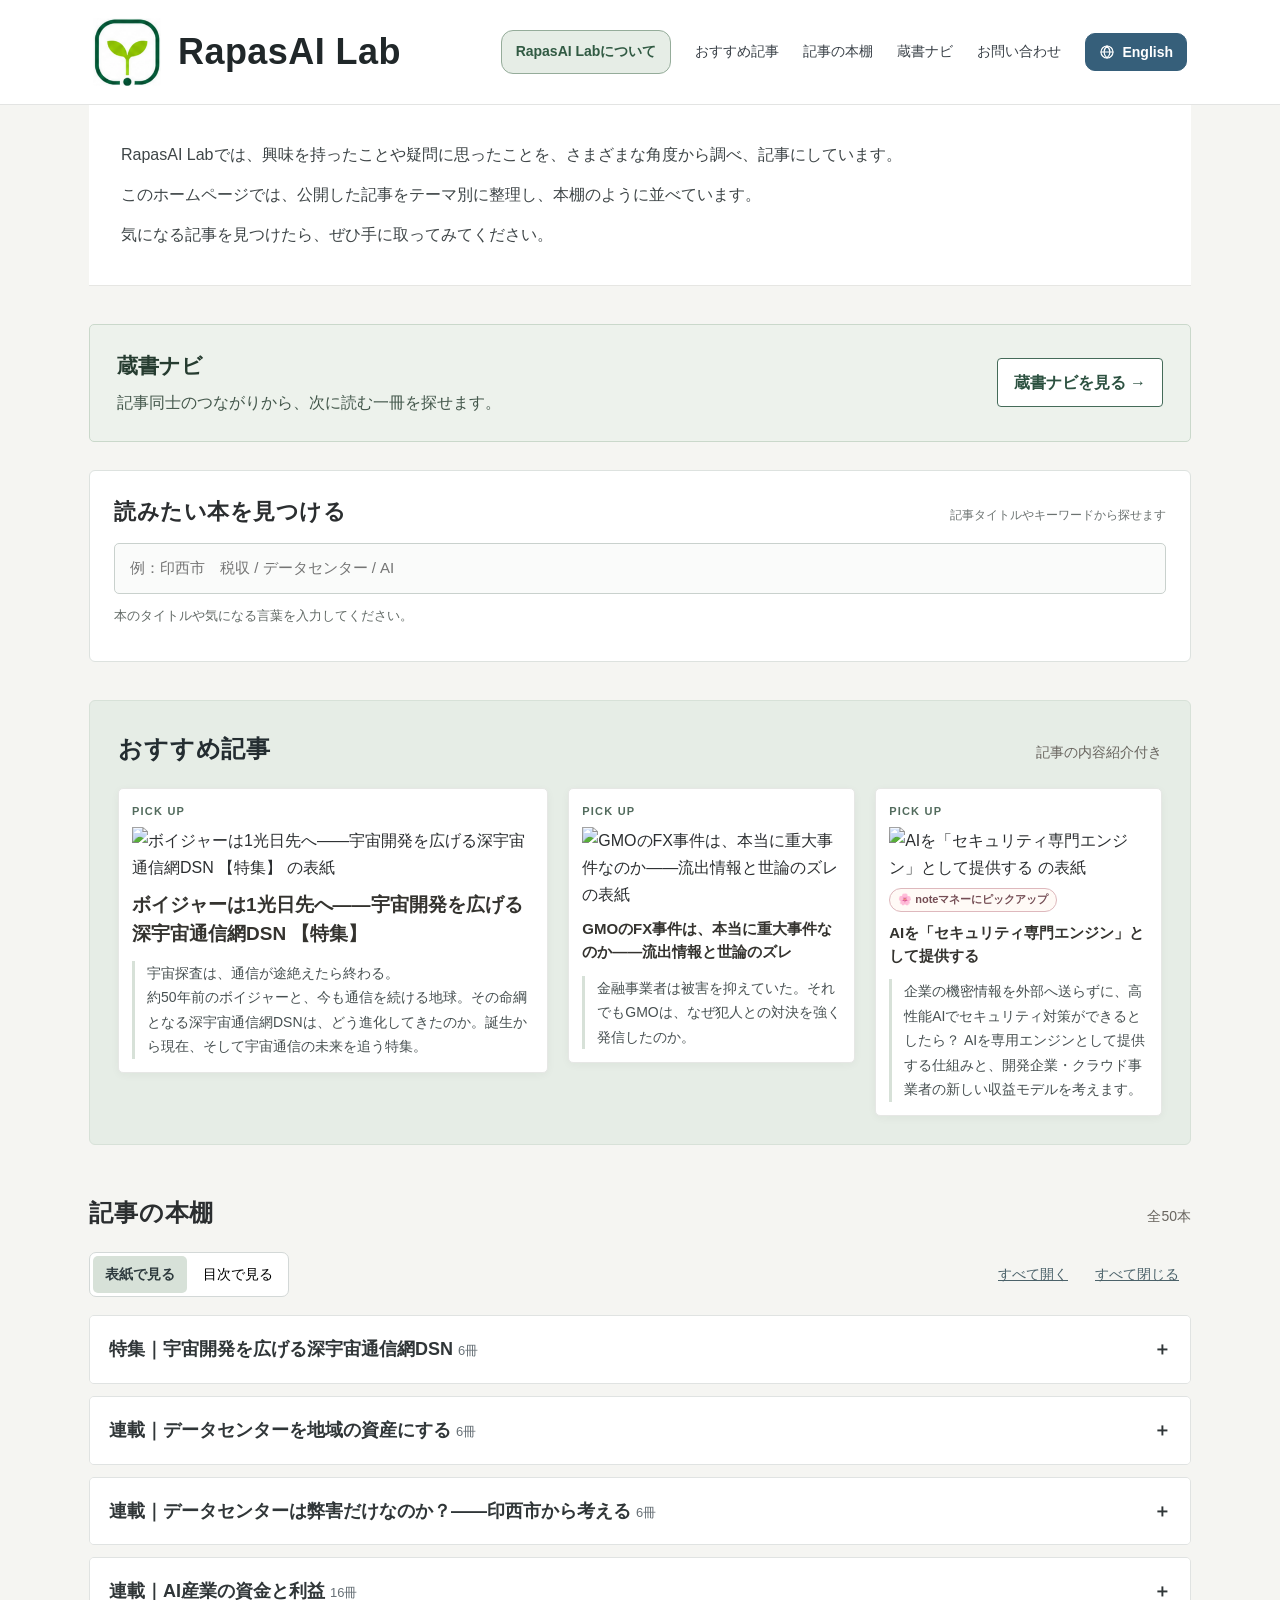
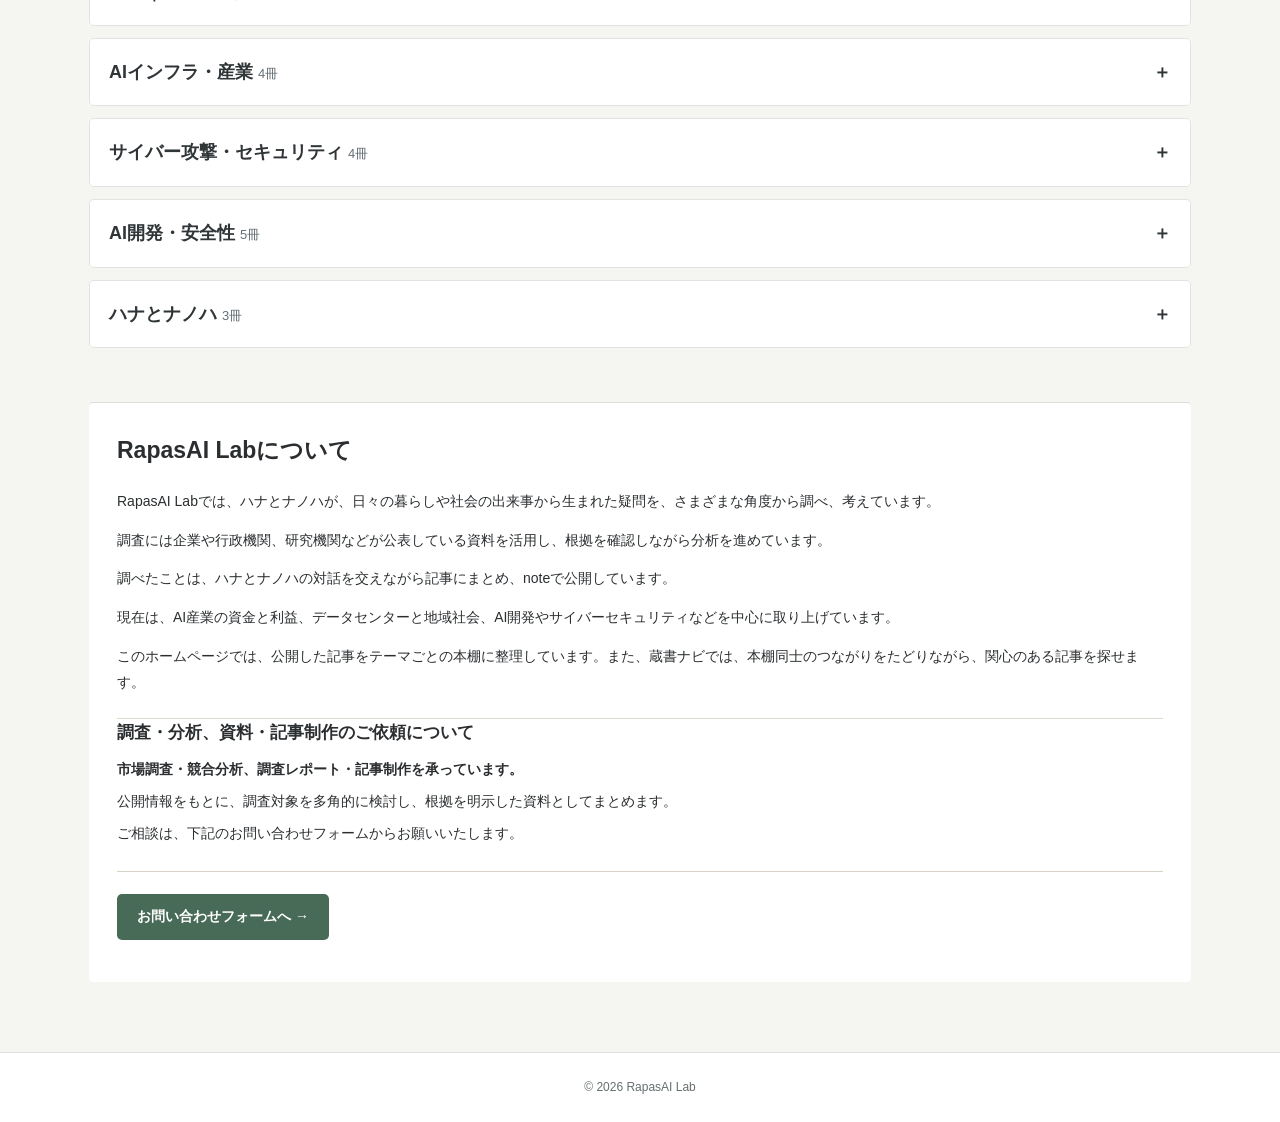
==== commit 1b413358: "Add files via upload" ====
--- a/index.html
+++ b/index.html
@@ -156,7 +156,14 @@
 .feature-card a .pickup-cover-wrap, .book a .pickup-cover-wrap {display:block !important; height:auto !important; aspect-ratio:auto !important; overflow:visible !important;}
 .feature-card a img.cover, .feature-card:first-child a img.cover, .feature-card:last-child:nth-child(odd) a img.cover,
 .book a img.cover, .pickup-cover-wrap > img.cover {display:block !important; width:100% !important; max-width:100% !important; height:auto !important; max-height:none !important; min-height:0 !important; aspect-ratio:auto !important; object-fit:fill !important; object-position:center !important; overflow:visible !important;}
-</style></head><body><header class="site-header"><nav aria-label="主要ナビゲーション"><a href="#top" class="brand" aria-label="RapasAI Lab トップ"><img src="assets/rapasai-logo-mark.png" alt="RapasAI Lab ロゴ"><span>RapasAI Lab</span></a><div class="navlinks"><a class="about-nav" href="#about">RapasAI Labについて</a><a href="#featured">おすすめ記事</a><a href="#books">記事の本棚</a><a href="library/" target="_blank" rel="noopener noreferrer">蔵書ナビ</a><a href="ask/index.html" target="_blank" rel="noopener noreferrer">お問い合わせ</a><a href="en/" lang="en" hreflang="en">English</a></div></nav></header><main id="top"><section class="intro" aria-label="RapasAI Labについて"><p>RapasAI Labでは、興味を持ったことや疑問に思ったことを、さまざまな角度から調べ、記事にしています。</p><p>このホームページでは、公開した記事をテーマ別に整理し、本棚のように並べています。</p><p>気になる記事を見つけたら、ぜひ手に取ってみてください。</p></section><section class="library-entry" aria-labelledby="library-entry-title"><div><h2 id="library-entry-title">蔵書ナビ</h2><p>記事同士のつながりから、次に読む一冊を探せます。</p></div><a class="library-entry-link" href="library/" target="_blank" rel="noopener noreferrer">蔵書ナビを見る →</a></section><section class="book-search" id="book-search" aria-labelledby="book-search-title"><div class="book-search-head"><h2 id="book-search-title">読みたい本を見つける</h2><span class="book-search-note">記事タイトルやキーワードから探せます</span></div><div class="searchbox"><input id="book-search-input" type="search" inputmode="search" autocomplete="off" placeholder="例：印西市　税収 / データセンター / AI" aria-label="読みたい本を検索" aria-controls="book-search-results"><button id="book-search-clear" class="search-clear" type="button" aria-label="検索語を消す">×</button></div><p id="book-search-status" class="search-status" aria-live="polite">本のタイトルや気になる言葉を入力してください。</p><div id="book-search-results" class="search-results"></div></section><section class="featured" id="featured"><div class="sectionheading"><h2>おすすめ記事</h2><span class="subtitle">記事の内容紹介付き</span></div><div id="featured-items" class="feature-grid"></div></section><section id="books"><div class="sectionheading"><h2>記事の本棚</h2><span class="subtitle" id="article-count">記事を読み込み中</span></div><div class="controls"><div class="switch" role="group" aria-label="本棚の表示方法"><button type="button" data-mode="covers">表紙で見る</button><button type="button" data-mode="index">目次で見る</button></div><div class="allbuttons"><button id="expand" type="button">すべて開く</button><button id="collapse" type="button">すべて閉じる</button></div></div><div id="shelves"></div></section><section class="contact" id="about" aria-labelledby="about-title"><h2 id="about-title">RapasAI Labについて</h2><div class="about-description"><p>RapasAI Labでは、ハナとナノハが、日々の暮らしや社会の出来事から生まれた疑問を、さまざまな角度から調べ、考えています。</p><p>調査には企業や行政機関、研究機関などが公表している資料を活用し、根拠を確認しながら分析を進めています。</p><p>調べたことは、ハナとナノハの対話を交えながら記事にまとめ、noteで公開しています。</p><p>現在は、AI産業の資金と利益、データセンターと地域社会、AI開発やサイバーセキュリティなどを中心に取り上げています。</p><p>このホームページでは、公開した記事をテーマごとの本棚に整理しています。また、蔵書ナビでは、本棚同士のつながりをたどりながら、関心のある記事を探せます。</p></div><div class="service-notice"><h3>調査・分析、資料・記事制作のご依頼について</h3><p><strong>市場調査・競合分析、調査レポート・記事制作を承っています。</strong></p><p>公開情報をもとに、調査対象を多角的に検討し、根拠を明示した資料としてまとめます。</p><p>ご相談は、下記のお問い合わせフォームからお願いいたします。</p></div><p><a class="contact-link" href="ask/index.html" target="_blank" rel="noopener noreferrer">お問い合わせフォームへ →</a></p></section></main><footer class="footer">© 2026 RapasAI Lab</footer><script>
+
+/* Language switcher: distinguished by English site's blue palette. */
+.navlinks .english-switch{display:inline-flex;align-items:center;justify-content:center;gap:7px;white-space:nowrap;background:#365F7A;border:1px solid #365F7A;color:#fff;font-weight:700;padding:9px 13px;border-radius:10px;text-decoration:none;line-height:1.3;box-sizing:border-box;transition:background .15s ease,border-color .15s ease;}
+.navlinks .english-switch:hover{background:#294B63;border-color:#294B63;text-decoration:none;}
+.navlinks .english-switch:focus-visible{outline:3px solid #F5BD64;outline-offset:3px;}
+.english-switch-icon{width:16px;height:16px;flex-shrink:0;display:block;}
+@media(max-width:740px){.navlinks .english-switch{padding:7px 11px;border-radius:8px;}}
+</style></head><body><header class="site-header"><nav aria-label="主要ナビゲーション"><a href="#top" class="brand" aria-label="RapasAI Lab トップ"><img src="assets/rapasai-logo-mark.png" alt="RapasAI Lab ロゴ"><span>RapasAI Lab</span></a><div class="navlinks"><a class="about-nav" href="#about">RapasAI Labについて</a><a href="#featured">おすすめ記事</a><a href="#books">記事の本棚</a><a href="library/" target="_blank" rel="noopener noreferrer">蔵書ナビ</a><a href="ask/index.html" target="_blank" rel="noopener noreferrer">お問い合わせ</a><a class="english-switch" href="en/" lang="en" hreflang="en" aria-label="Switch to English"><svg class="english-switch-icon" aria-hidden="true" viewBox="0 0 24 24" fill="none" stroke="currentColor" stroke-width="1.8" stroke-linecap="round" stroke-linejoin="round"><circle cx="12" cy="12" r="9"/><path d="M3 12h18M12 3c-3 3-4.5 6-4.5 9s1.5 6 4.5 9M12 3c3 3 4.5 6 4.5 9S15 18 12 21"/></svg><span>English</span></a></div></nav></header><main id="top"><section class="intro" aria-label="RapasAI Labについて"><p>RapasAI Labでは、興味を持ったことや疑問に思ったことを、さまざまな角度から調べ、記事にしています。</p><p>このホームページでは、公開した記事をテーマ別に整理し、本棚のように並べています。</p><p>気になる記事を見つけたら、ぜひ手に取ってみてください。</p></section><section class="library-entry" aria-labelledby="library-entry-title"><div><h2 id="library-entry-title">蔵書ナビ</h2><p>記事同士のつながりから、次に読む一冊を探せます。</p></div><a class="library-entry-link" href="library/" target="_blank" rel="noopener noreferrer">蔵書ナビを見る →</a></section><section class="book-search" id="book-search" aria-labelledby="book-search-title"><div class="book-search-head"><h2 id="book-search-title">読みたい本を見つける</h2><span class="book-search-note">記事タイトルやキーワードから探せます</span></div><div class="searchbox"><input id="book-search-input" type="search" inputmode="search" autocomplete="off" placeholder="例：印西市　税収 / データセンター / AI" aria-label="読みたい本を検索" aria-controls="book-search-results"><button id="book-search-clear" class="search-clear" type="button" aria-label="検索語を消す">×</button></div><p id="book-search-status" class="search-status" aria-live="polite">本のタイトルや気になる言葉を入力してください。</p><div id="book-search-results" class="search-results"></div></section><section class="featured" id="featured"><div class="sectionheading"><h2>おすすめ記事</h2><span class="subtitle">記事の内容紹介付き</span></div><div id="featured-items" class="feature-grid"></div></section><section id="books"><div class="sectionheading"><h2>記事の本棚</h2><span class="subtitle" id="article-count">記事を読み込み中</span></div><div class="controls"><div class="switch" role="group" aria-label="本棚の表示方法"><button type="button" data-mode="covers">表紙で見る</button><button type="button" data-mode="index">目次で見る</button></div><div class="allbuttons"><button id="expand" type="button">すべて開く</button><button id="collapse" type="button">すべて閉じる</button></div></div><div id="shelves"></div></section><section class="contact" id="about" aria-labelledby="about-title"><h2 id="about-title">RapasAI Labについて</h2><div class="about-description"><p>RapasAI Labでは、ハナとナノハが、日々の暮らしや社会の出来事から生まれた疑問を、さまざまな角度から調べ、考えています。</p><p>調査には企業や行政機関、研究機関などが公表している資料を活用し、根拠を確認しながら分析を進めています。</p><p>調べたことは、ハナとナノハの対話を交えながら記事にまとめ、noteで公開しています。</p><p>現在は、AI産業の資金と利益、データセンターと地域社会、AI開発やサイバーセキュリティなどを中心に取り上げています。</p><p>このホームページでは、公開した記事をテーマごとの本棚に整理しています。また、蔵書ナビでは、本棚同士のつながりをたどりながら、関心のある記事を探せます。</p></div><div class="service-notice"><h3>調査・分析、資料・記事制作のご依頼について</h3><p><strong>市場調査・競合分析、調査レポート・記事制作を承っています。</strong></p><p>公開情報をもとに、調査対象を多角的に検討し、根拠を明示した資料としてまとめます。</p><p>ご相談は、下記のお問い合わせフォームからお願いいたします。</p></div><p><a class="contact-link" href="ask/index.html" target="_blank" rel="noopener noreferrer">お問い合わせフォームへ →</a></p></section></main><footer class="footer">© 2026 RapasAI Lab</footer><script>
 const cats=[['special','特集｜宇宙開発を広げる深宇宙通信網DSN'],['regional_assets_series','連載｜データセンターを地域の資産にする'],['inzai_series','連載｜データセンターは弊害だけなのか？――印西市から考える'],['series','連載｜AI産業の資金と利益'],['infra','AIインフラ・産業'],['cyber_security','サイバー攻撃・セキュリティ'],['safety','AI開発・安全性'],['daily','ハナとナノハ']];
 let allArticles=[];
 let mode='covers';
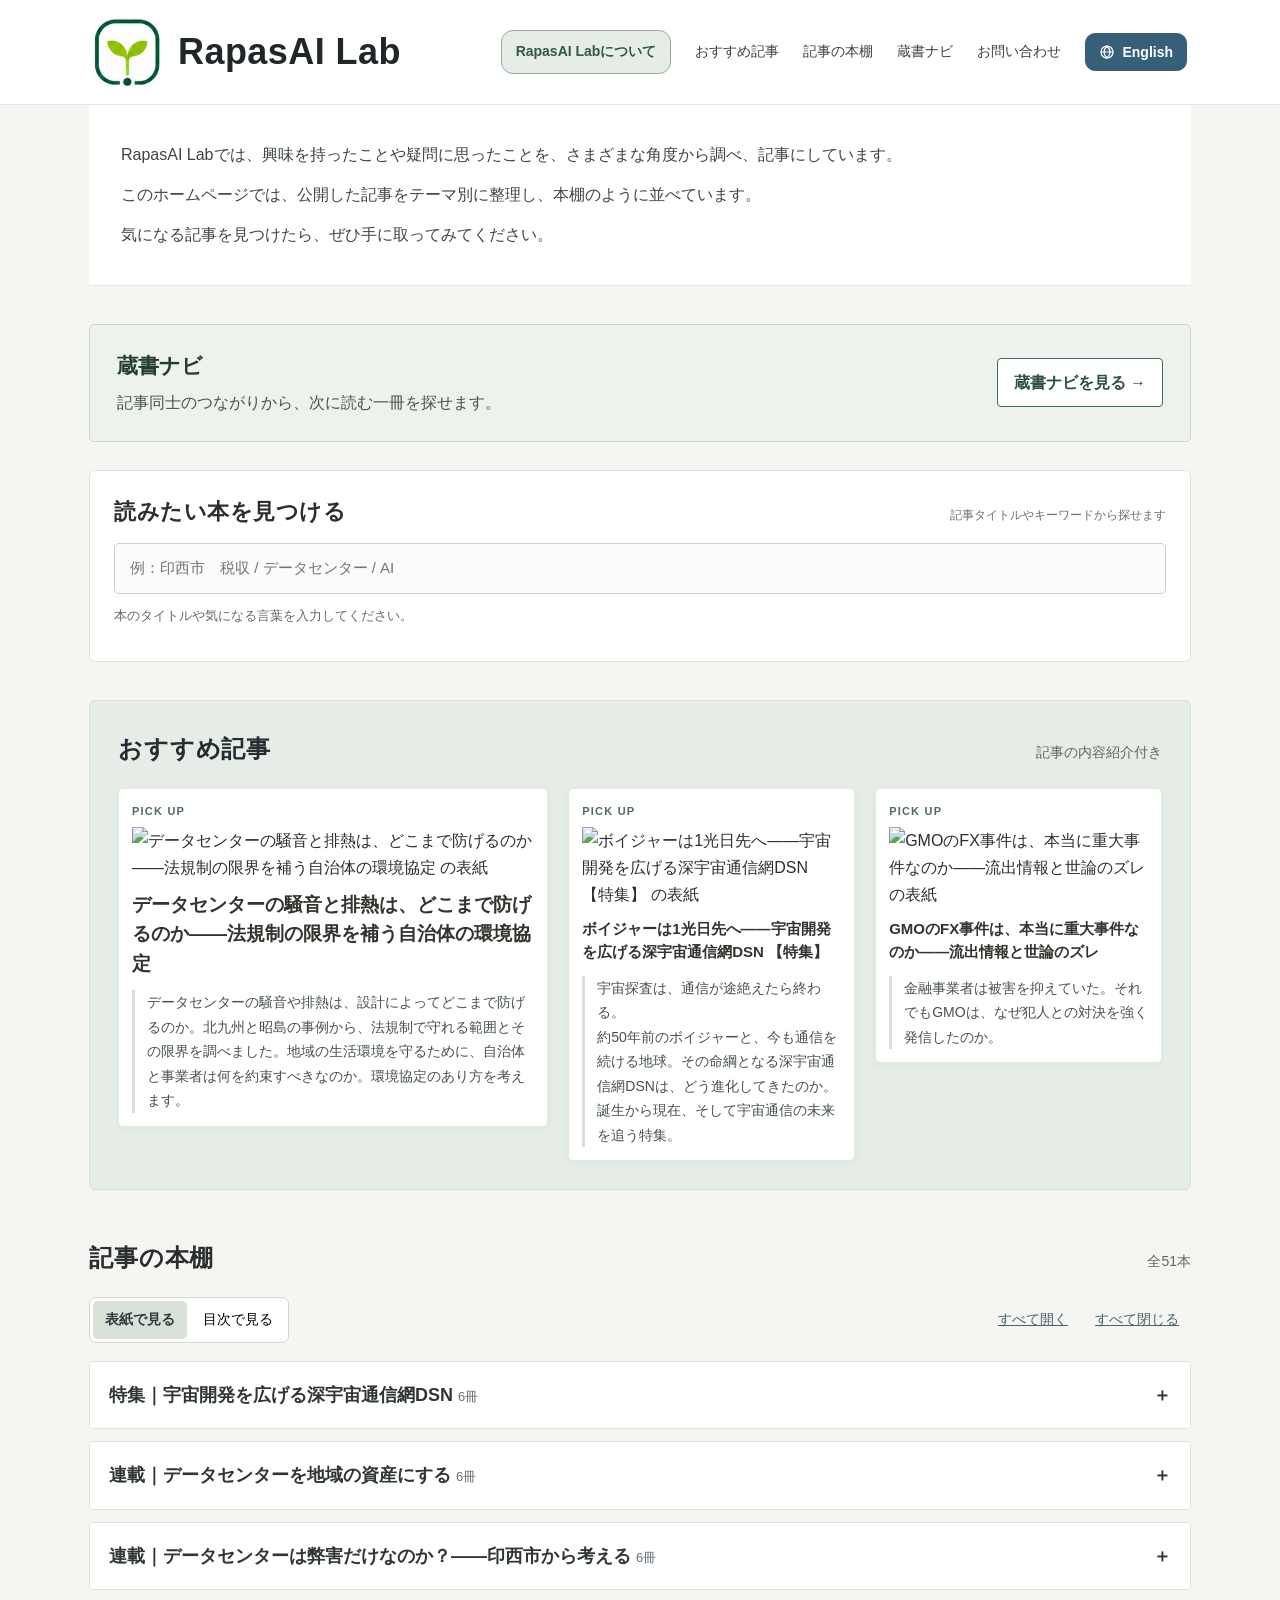
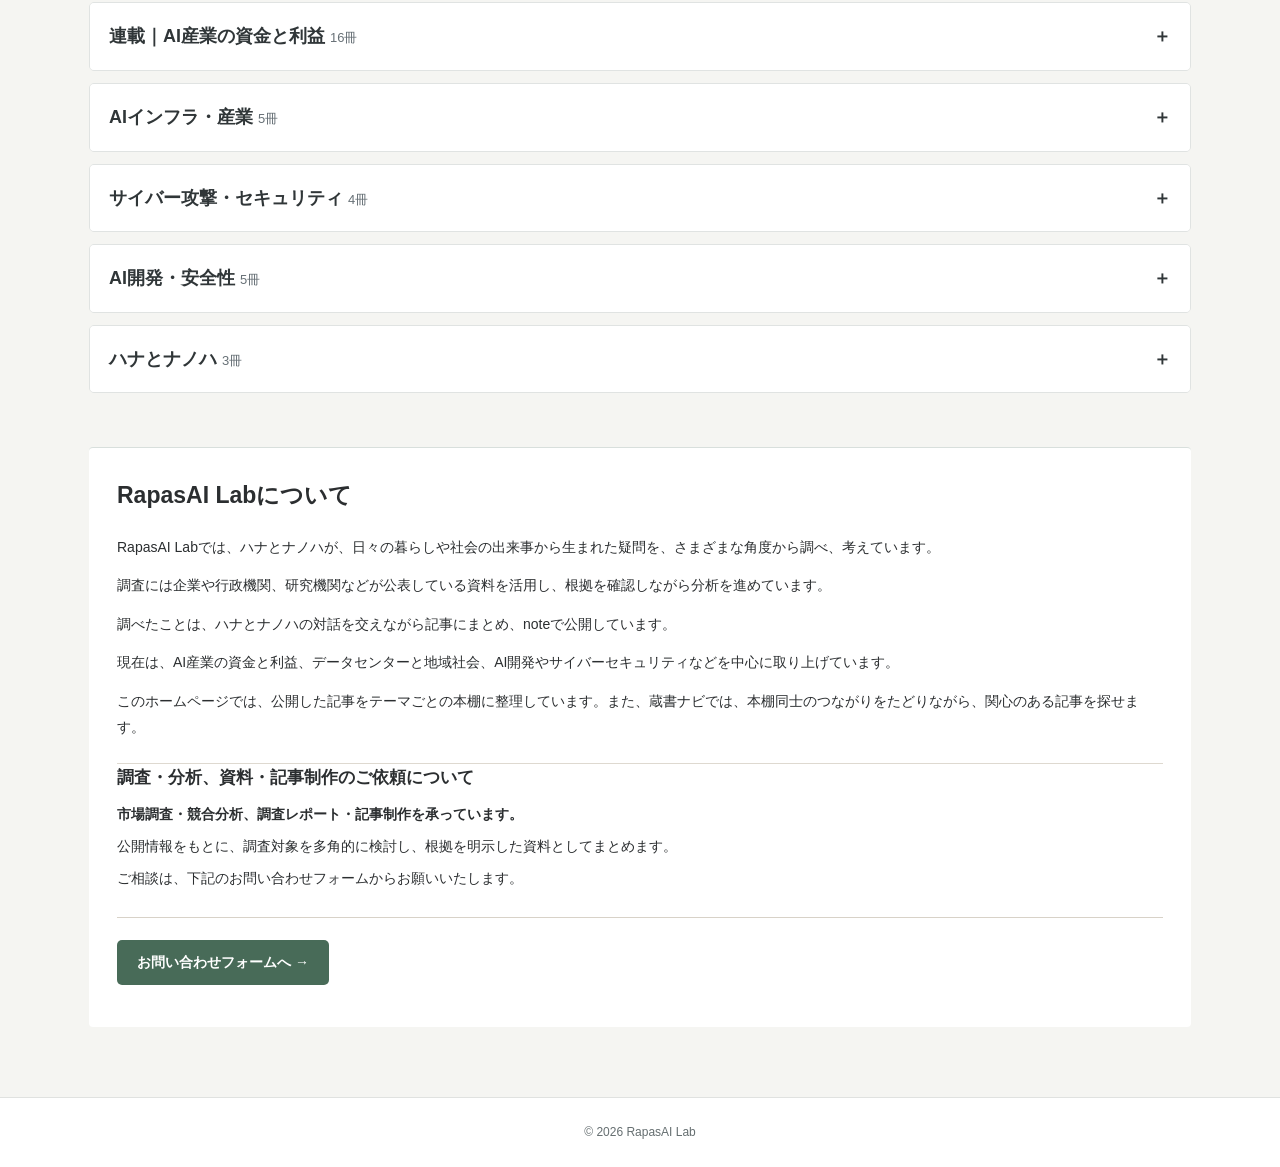
==== commit 20d1c3c8: "Add files via upload" ====
--- a/index.html
+++ b/index.html
@@ -197,7 +197,7 @@
 function render(){
   // おすすめ記事は記事データの設定から選ぶ。特定の枠名に依存しない。
   const picks=allArticles.filter(x=>typeof x.recommendation_slot==='string'&&x.recommendation_slot.trim()&&typeof x.recommendation==='string'&&x.recommendation.trim())
-    .sort((a,b)=>(a.recommendation_slot==='voyager_special_pick'?-1:0)-(b.recommendation_slot==='voyager_special_pick'?-1:0)||(b.published_at||'').localeCompare(a.published_at||'')||Number(b.id)-Number(a.id));
+    .sort((a,b)=>(a.recommendation_slot==='environment_agreement_pick'?-2:a.recommendation_slot==='voyager_special_pick'?-1:0)-(b.recommendation_slot==='environment_agreement_pick'?-2:b.recommendation_slot==='voyager_special_pick'?-1:0)||(b.published_at||'').localeCompare(a.published_at||'')||Number(b.id)-Number(a.id));
   document.querySelector('#featured-items').innerHTML=picks.map(featureArticle).join('');
   document.querySelector('#article-count').textContent=`全${allArticles.length}本`;
   document.querySelector('#shelves').innerHTML=cats.map(([id,label])=>{
